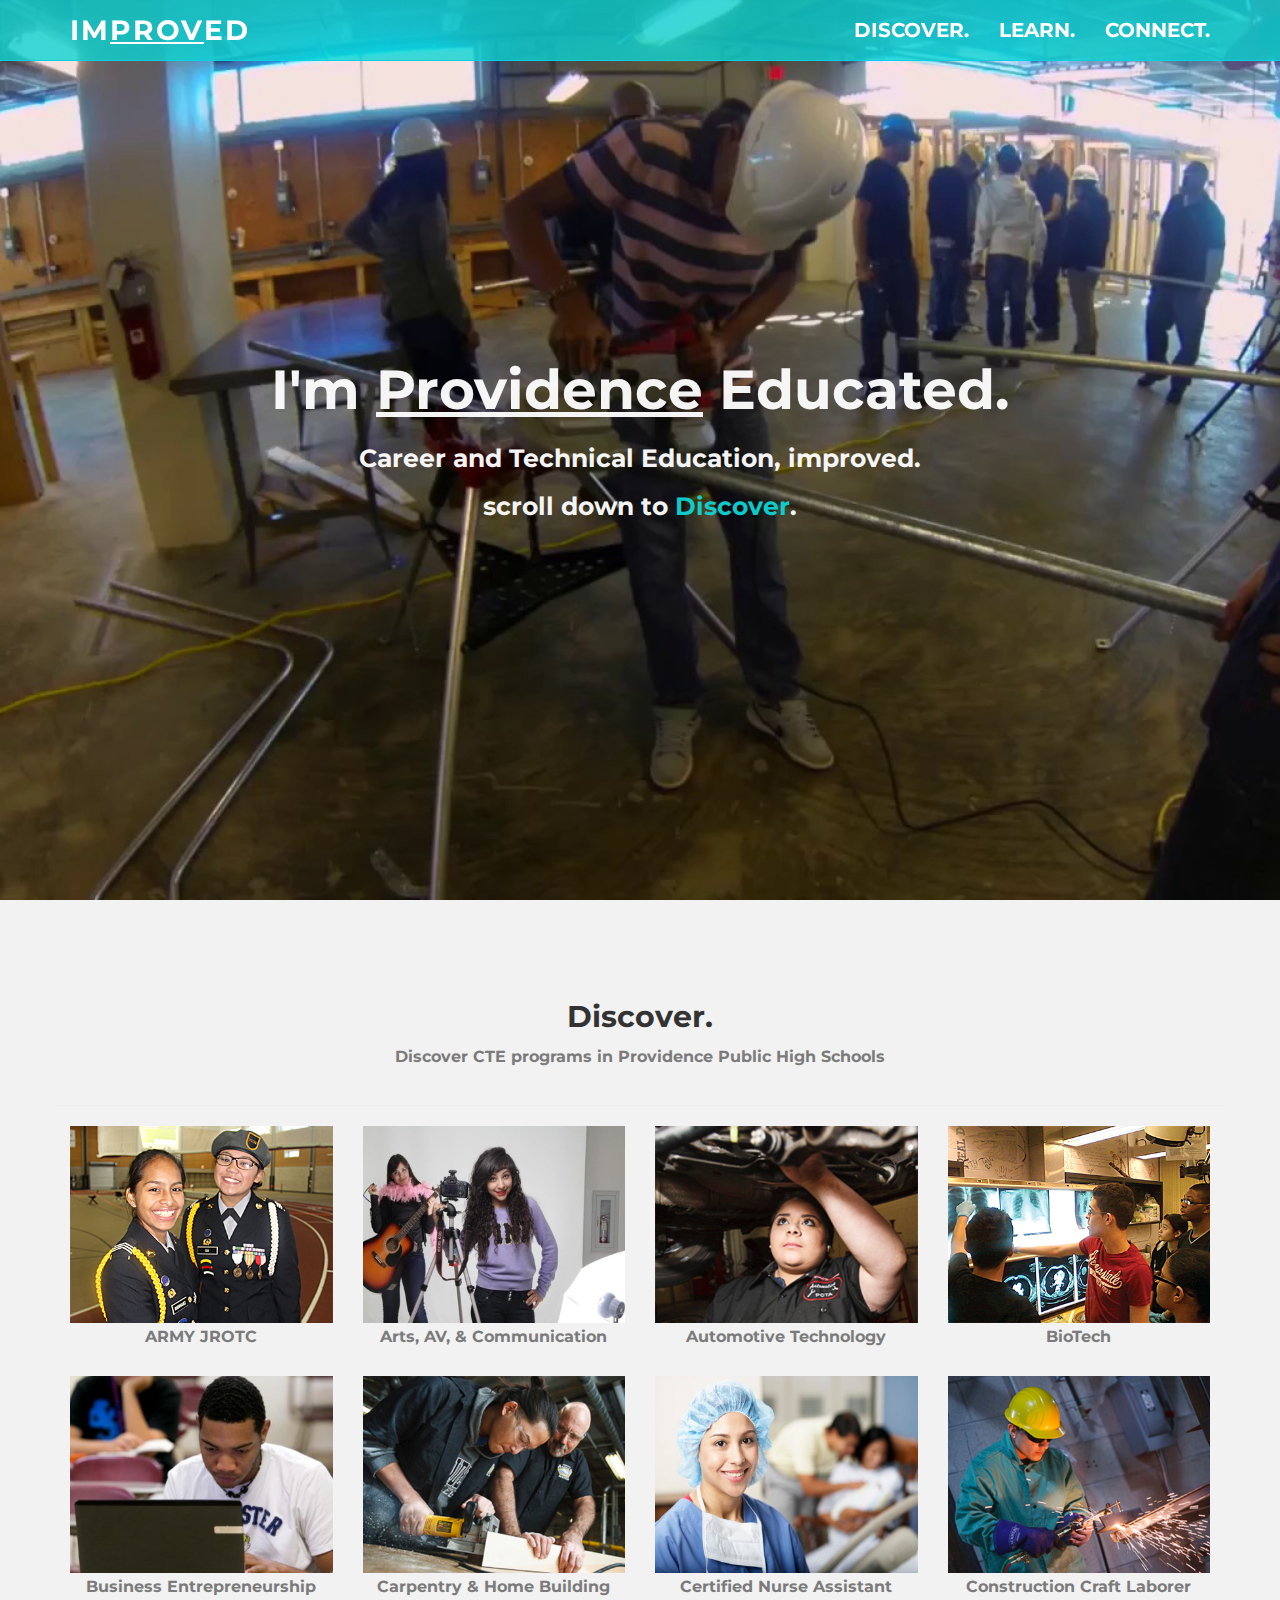
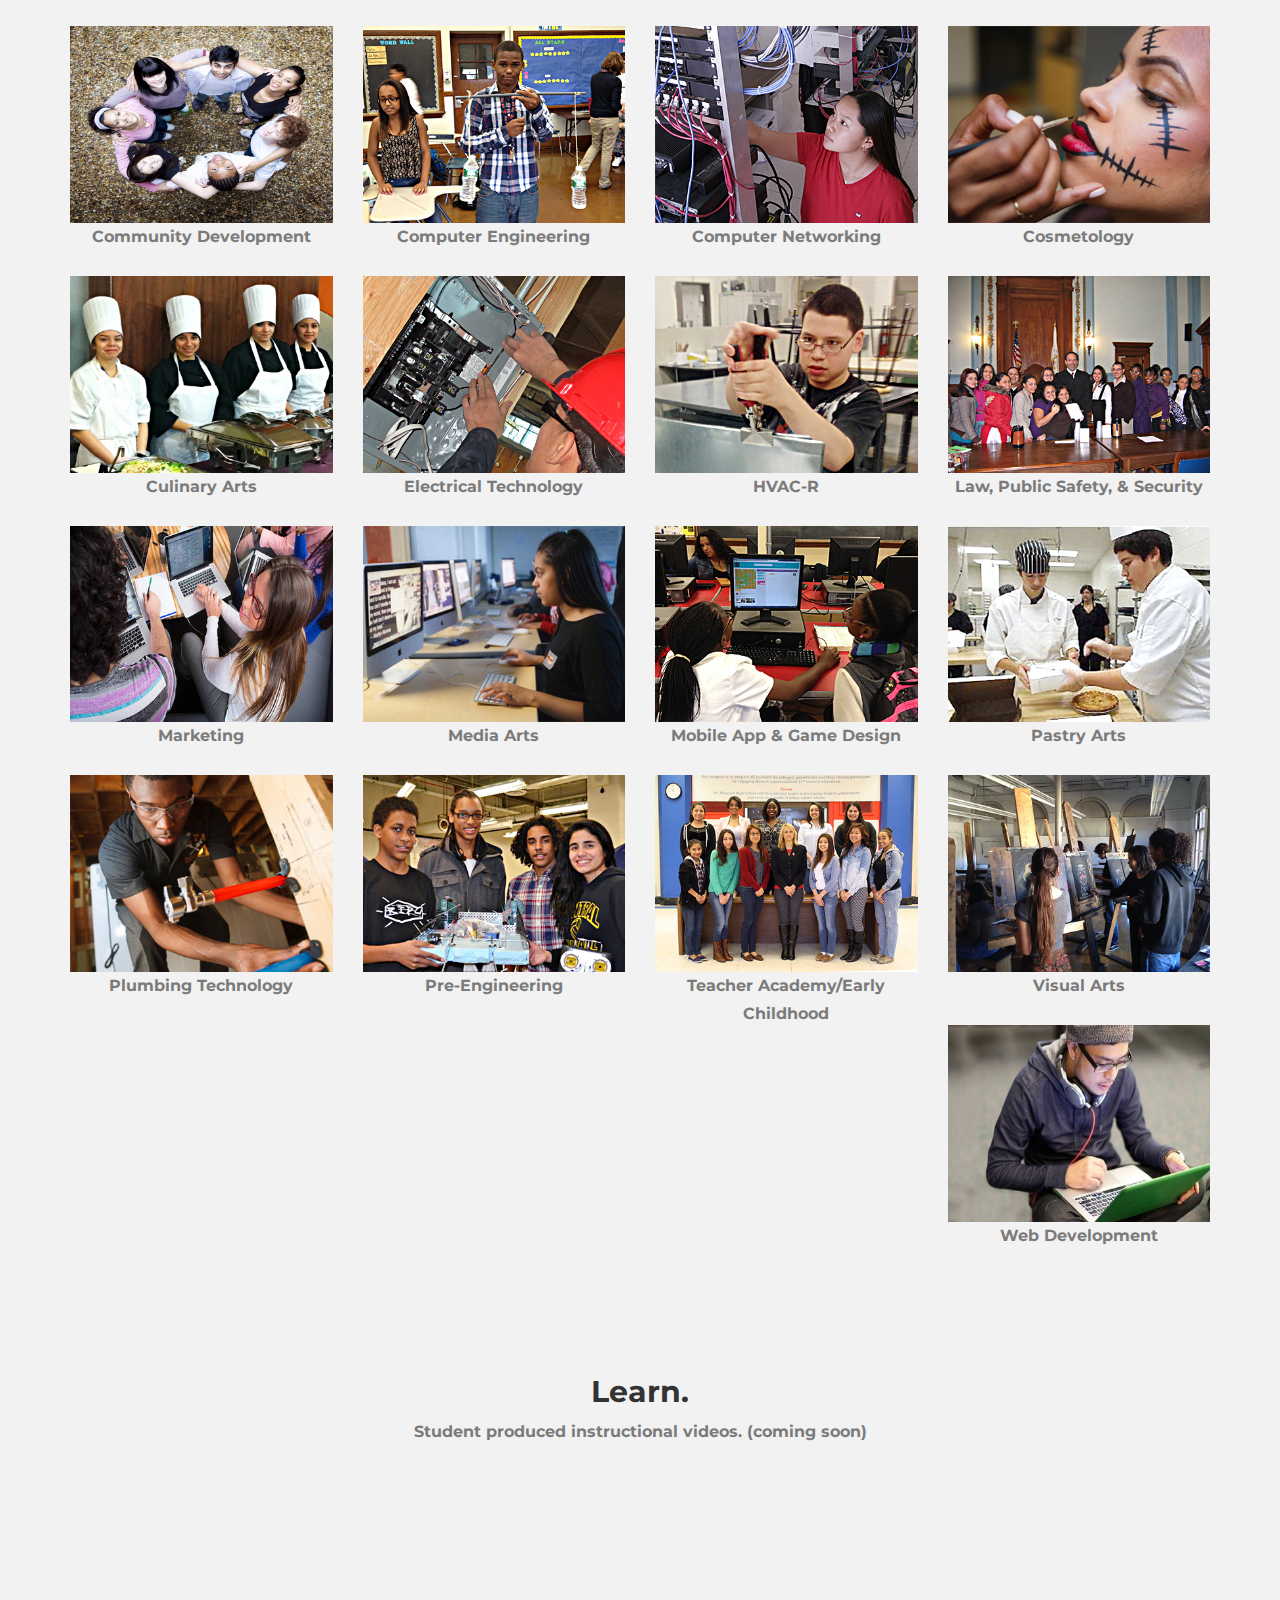
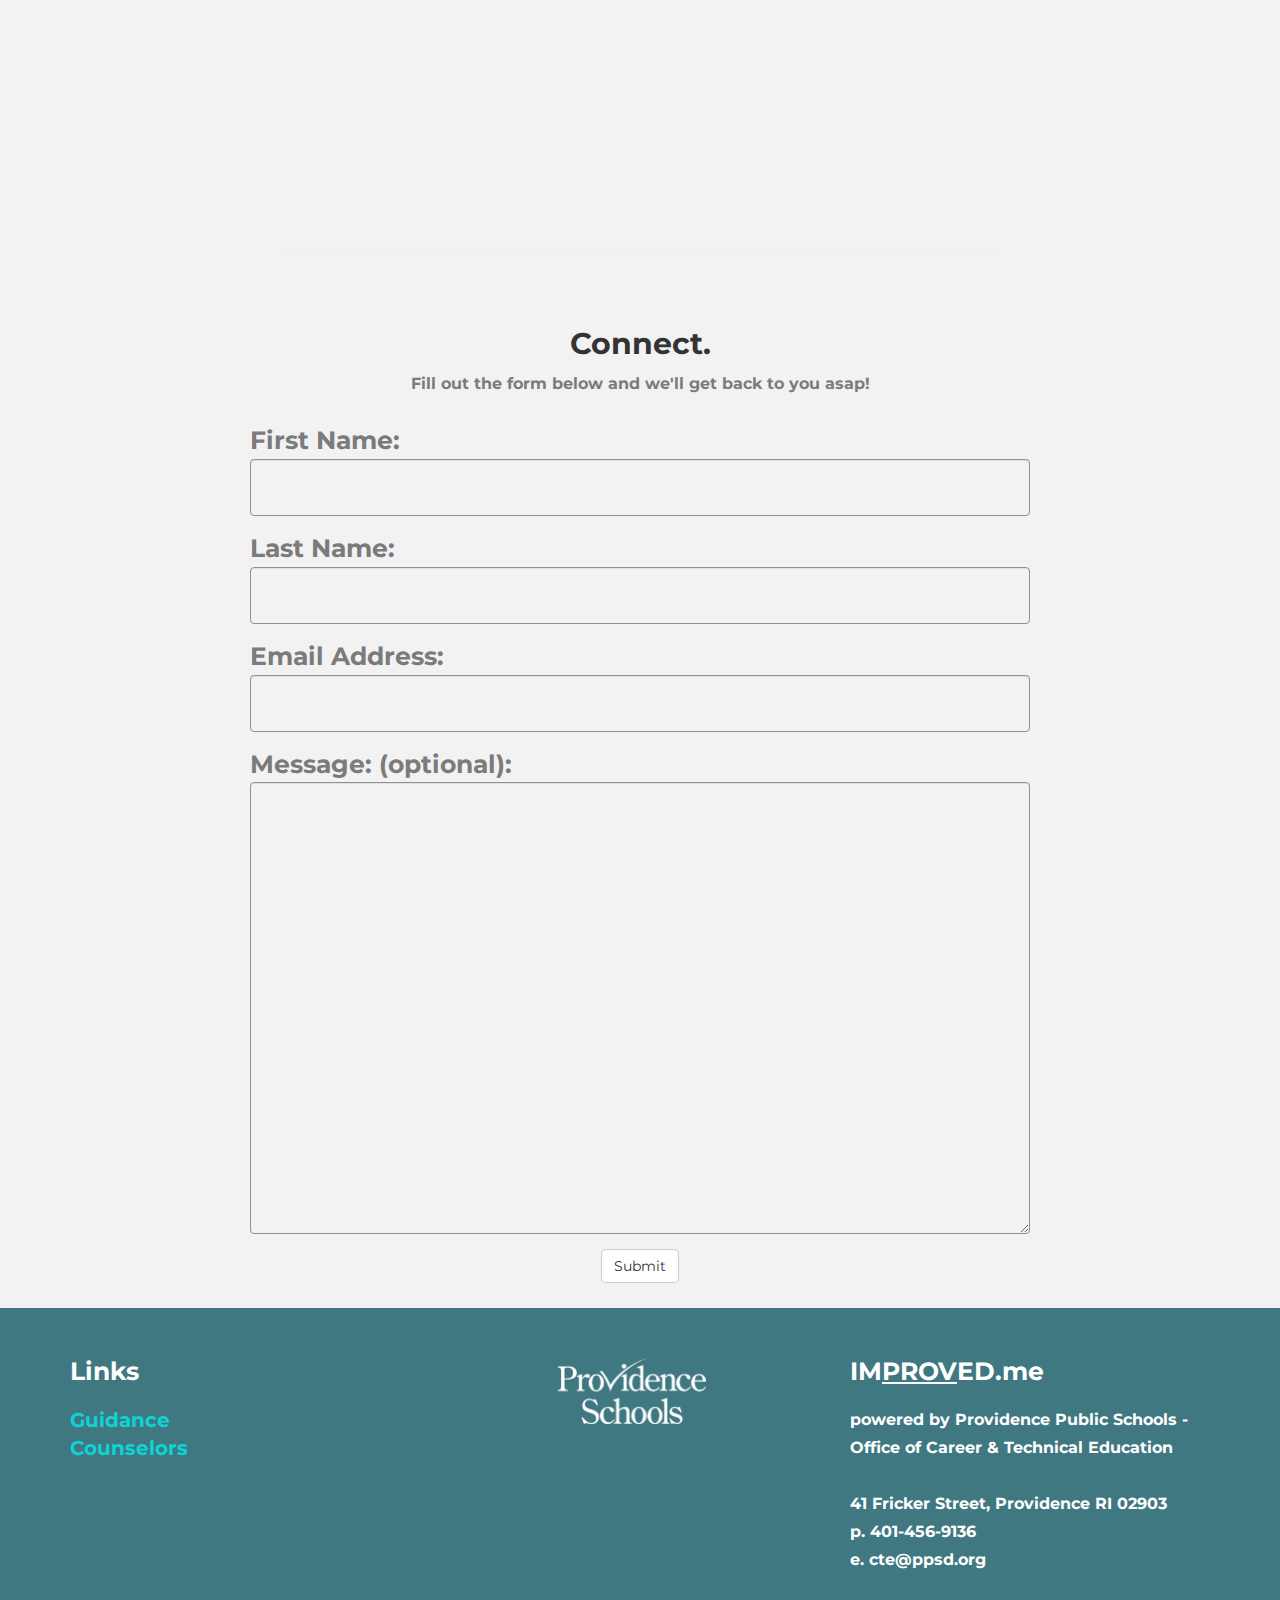
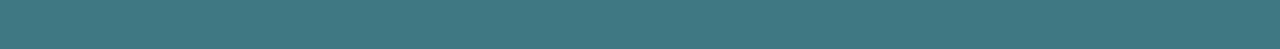
==== index.html @ 1a3d3b38 "Removed the Wistia overlay from index.html" ====
<!DOCTYPE html>
<html lang="en">
  <head>
    <meta charset="utf-8">
    <meta http-equiv="X-UA-Compatible" content="IE=edge">
    <meta name="viewport" content="width=device-width, initial-scale=1.0">
    <meta name="description" content="">
    <meta name="author" content="">
    <link rel="shortcut icon" href="../../docs-assets/ico/favicon.png">

    <title>IMPROVED</title>

    <!-- Bootstrap core CSS -->
    <link href="assets/css/bootstrap.css" rel="stylesheet">
      

    <!-- Custom styles for this template -->
    <link  rel="stylesheet" href="assets/css/main.css">
      
       <!--Wistia CSS -->
      <link rel="stylesheet" href="assets/css/application.css">

     <script src="https://code.jquery.com/jquery-1.10.2.min.js"></script> 
    <script src="assets/js/hover.zoom.js"></script>
    <script src="assets/js/hover.zoom.conf.js"></script>
      
      <!-- Heap-->
        <script type="text/javascript">
  window.heap=window.heap||[],heap.load=function(t,e){window.heap.appid=t,window.heap.config=e;var a=document.createElement("script");a.type="text/javascript",a.async=!0,a.src=("https:"===document.location.protocol?"https:":"http:")+"//cdn.heapanalytics.com/js/heap-"+t+".js";var n=document.getElementsByTagName("script")[0];n.parentNode.insertBefore(a,n);for(var o=function(t){return function(){heap.push([t].concat(Array.prototype.slice.call(arguments,0)))}},p=["clearEventProperties","identify","setEventProperties","track","unsetEventProperty"],c=0;c<p.length;c++)heap[p[c]]=o(p[c])};
  heap.load("4148019891");
</script>   
      
      
      <!--GOOGLE Translate-->
      
      <meta name="google-translate-customization" content="575650ee2cf48cfe-a6333d6f68d754ff-g0348cca2abee7531-f"></meta>

    

    <!-- HTML5 shim and Respond.js IE8 support of HTML5 elements and media queries -->
    <!--[if lt IE 9]>
      <script src="https://oss.maxcdn.com/libs/html5shiv/3.7.0/html5shiv.js"></script>
      <script src="https://oss.maxcdn.com/libs/respond.js/1.3.0/respond.min.js"></script>
    <![endif]-->
  </head>

  <body class="hello">

    <!-- Static navbar -->
    <div class="navbar navbar-inverse navbar-fixed-top" role="navigation">
      <div class="container">
        <div class="navbar-header">
          <button type="button" class="navbar-toggle" data-toggle="collapse" data-target=".navbar-collapse">
            <span class="icon-bar"></span>
            <span class="icon-bar"></span>
            <span class="icon-bar"></span>
          </button>
            <a class="navbar-brand" href="index.html" >IM<u>PROV</u>ED</a>
            
        </div>
        <div class="navbar-collapse collapse">
          <ul class="nav navbar-nav navbar-right" id="top-menu">
            <li><a href="#foo">Discover.</a></li>
            <li><a href="#bar">Learn.</a></li>
            <li><a href="#baz">Connect.</a></li>   
          </ul>
        </div><!--/.nav-collapse -->
      </div>
    </div>
                           
                         
      <div id="video_container">
    <div id="text">
      <div id="actions">
         <div class="container">
			<div class="row">
				<div class="col-lg-8 col-lg-offset-2 centered">
                    <h1>I'm <u>Providence</u> Educated.</h1>
					<h3>Career and Technical Education, improved. </h3>
					<h3>scroll down to <a href="#">Discover</a>. </h3>
                    
				
				</div><!-- /col-lg-8 -->
			<!--</div><!-- /row -->
	    </div> <!-- /container -->
     
    </div>
      </div>
    </div>
    <div id="cover_all"></div>
    <div id="main-image"></div>
    <div id="wistia_4x48zyj680" class="wistia_embed backgroundVideo" style="width:920px;height:518px;"></div>
    <div id="ex"><img src="assets/img/ex.svg" width="23" height="23" /></div>
  </div>  
       
       

                                                         

	
	<!-- +++++ Projects Section +++++ -->
	
	<div class="container pt" >
		<div class="row mt centered" id="foo">
            <div class="page-header" id="section-header">
                    <h2>Discover.</h2>
                    <p>Discover CTE programs in Providence Public High Schools</p>
            </div>
             
            
            <!-- ++++++TESTING+++++++++ --> 
            
            
            
            
            
            
            
        
     <!-- ++++++TESTING+++++++++ -->       
            <div class="col-lg-3">
                
                <a class="zoom blue" data-toggle="modal" data-target="#modal-14"><img class="img-responsive" src="assets/img/program_photos/14NOV14%20PCTA%20Drill%20Competition.jpg" alt="ARMY JROTC"></a>

                    <div class="modal fade" id="modal-14" tabindex="-1" role="dialog">
                        <div class="modal-dialog modal-lg">
                            <div class="modal-content">
                                <div class="modal-header">
                                    <h4 class="modal-title">ARMY JROTC @Hope High School</h4>
                                </div>
                                    <div class= "modal-video">
                                      <iframe src="//fast.wistia.net/embed/iframe/0phasj803n?videoFoam=true" allowtransparency="true" frameborder="0" scrolling="no" class="wistia_embed" name="wistia_embed" allowfullscreen mozallowfullscreen webkitallowfullscreen oallowfullscreen msallowfullscreen width="640" height="360"></iframe><script src="//fast.wistia.net/assets/external/iframe-api-v1.js"></script>
                                        </div>
                                  
                                <div class="modal-body">
                                    <br>
                                   <h2 id="are-you-a-leader?">Are you a leader?</h2>
<p><strong>“Motivating young people to be better citizens.”</strong> Students who choose to participate in Army JROTC will receive a four-year, sequential program of instruction that emphasizes academic preparation, citizenship, leadership, character development, service to the community and the scope and nature of the Army. </p><p>Students will develop personal responsibility a sense of accomplishment, while instilling in them self-esteem, teamwork, and self-discipline. These classes prepare high school students for responsible leadership roles while making them aware of their rights, responsibilities, and privileges as American citizens. <em>JROTC does not recruit for the services; we do not teach combat skills.</em></p>
<h2 id="internship-opportunities">Internship Opportunities</h2>
<ul id='draft_check_box_list_0' ><li>Leadership Position </li><li>Shadowing</li></ul>
<h2 id="student-organizations/clubs">Student Organizations/Clubs</h2>
<ul id='draft_check_box_list_1' ><li>Academic Challenge Team</li><li>Fitness Adventure Training (NOT combat skills)</li><li>Cadet Chorus &amp; Drum Corps</li><li>Community Color Guard</li><li><a href="http://www.usarmyjrotc.com/home/xtesting/cocurricular-drill-and-rifle-competitions"target="_blank">Precision Drill and Rifle Team</a> - dummy rifles</li></ul>
<h2 id="earn-upon-completion">Earn Upon Completion</h2>
<ul id='draft_check_box_list_2' ><li>Merit-based promotions to advanced Cadet ranks throughout 4 years; includes awards &amp; uniforms</li><li>Leadership credit if enlisting in the military (optional, not part of program)</li><li>Documented leadership and teamwork experience</li><li>Certificate of Completion JROTC Program upon graduation </li></ul>
<h2 id="post-secondary-options">Post-Secondary Options</h2>

<h4 id="certification-programs">Certification Programs</h4>
<ul id='draft_check_box_list_3' ><li><a href="http://www.goarmy.com/rotc/college-students.html"target="_blank">Senior ROTC</a>– for those interested in becoming an Army Officer following college</li></ul>
<h4 id="community-college-or-proprietary-programs">Community College or Proprietary Programs</h4>
<ul id='draft_check_box_list_4' ><li><a href="http://www.ccri.edu/catalog/pdfs/stuserv.pdf"target="_blank">Community College of Rhode Island</a>
Increased Leadership, Fitness, Planning and Staff Developmental Programs</li></ul>
<h4 id="four-year-colleges-and-universities">Four-Year Colleges and Universities</h4>
<ul id='draft_check_box_list_5' ><li><a href="http://www.providence.edu/academics/Pages/military-science.aspx"target="_blank">Providence College</a></li><li><a href="http://www.ric.edu/rotc/"target="_blank">Rhode Island College</a></li><li><a href="http://web.uri.edu/catalog/military-science-and-leadership-army-rotc/"target="_blank">University of Rhode Island</a></li></ul>
<h2 id="career-options">Career Options</h2>

<h4 id="entry-level">Entry Level</h4>
<ul id='draft_check_box_list_6' ><li><a href="http://www.goarmy.com/careers-and-jobs/enlisted-soldier.html"target="_blank">Military Service-Enlisted</a></li></ul>
<h4 id="after-post-secondary-education">After  Post-Secondary Education</h4>
<ul id='draft_check_box_list_7' ><li><a href="http://www.goarmy.com/careers-and-jobs/army-civilian-careers.html"target="_blank">Military Service-Officer</a>
Career Civilian Service Employee(federal or state) </li><li>Professions such as healthcare, politics, government, engineering, teaching, law, and emergency management. </li></ul>
                                </div>

                                <div class="modal-footer">
                                    <a href="#" class= "btn btn-default" data-dismiss="modal">close</a>
                                </div>
                            </div>
                        </div>
                    </div>
                <p>ARMY JROTC</p>    
            </div>
                
                
                <div class="col-lg-3">
                
                <a class="zoom blue" data-toggle="modal" data-target="#modal-25"><img class="img-responsive" src="assets/img/program_photos/rsz_artav-technology-comm-2-2-1000x666.jpg" alt="ARTs AV"> </a>

                    <div class="modal fade" id="modal-25" tabindex="-1" role="dialog">
                        <div class="modal-dialog modal-lg">
                            <div class="modal-content">
                                <div class="modal-header">
                                    <h4 class="modal-title">Arts, Audio/Visual, & Communications @ECubed</h4>
                                </div>
                                <div class= "modal-video">
                                    
            
                                        </div>
                                    <br>
                                
                                  <h2> coming soon...</h2>

                                <div class="modal-footer">
                                    <a href="#" class= "btn btn-default" data-dismiss="modal">close</a>
                                </div>
                            </div>
                        </div>
                    </div>
                <p>Arts, AV, & Communication </p>    
            </div>
                
                
            <div class="col-lg-3">
                
                <a class="zoom blue" data-toggle="modal" data-target="#modal-1"><img class="img-responsive" src="assets/img/program_photos/AUTO%20PCTA.jpg" alt="Automotive"> </a>

                    <div class="modal fade" id="modal-1" tabindex="-1" role="dialog">
                        <div class="modal-dialog modal-lg">
                            <div class="modal-content">
                                <div class="modal-header">
                                    <h4 class="modal-title">Automotive Technology @PCTA</h4>
                                </div>
                                <div class= "modal-video">
                                      <iframe src="//fast.wistia.net/embed/iframe/7rci7oo3rx?videoFoam=true" allowtransparency="true" frameborder="0" scrolling="no" class="wistia_embed" name="wistia_embed" allowfullscreen mozallowfullscreen webkitallowfullscreen oallowfullscreen msallowfullscreen width="640" height="360"></iframe><script src="//fast.wistia.net/assets/external/iframe-api-v1.js"></script>
                                        </div>
 
                                <div class="modal-body">
                                    <div class= "modal-video">
            
                                        </div>
                                    <br>
                                    <h2 id="ever-wonder-what-skills-a-lexus-or-mercedes-benz-technician-needs?">Ever wonder what skills a Lexus or Mercedes Benz technician needs?</h2>
<p>Students who choose a high school major in Automotive Technology will learn the skills necessary for AUTOMOTIVE SERVICE TECHNICIAN and will earn STUDENT AUTOMOTIVE SERVICE EXCELLENCE CERTIFICATIONS in: Engine Repair Systems, Transmission Repair Systems, Braking Systems, Alignment Systems, Refrigeration Systems, and Electrical Systems. Practical application of learning occurs in real-world situations in a real automotive lab.</p>
<h2 id="work-readiness-opportunities">Work Readiness Opportunities</h2>
<ul id='draft_check_box_list_0' ><li>Work Place Internships</li><li>Job Shadowing</li><li>School-Based Enterprise</li><li>Service Learning</li></ul>
<h2 id="student-organizations/clubs">Student Organizations/Clubs</h2>
<ul id='draft_check_box_list_1' ><li><a href="http://www.skillsusa.org/"target="_blank">Skills USA</a></li></ul>
<h2 id="earn-upon-completion">Earn Upon Completion</h2>
<ul id='draft_check_box_list_3' ><li>College Credits</p>
<ul id='draft_check_box_list_2' ><li>Central Maine Community College</li><li>New England Tech</li></ul>
</li><li><a href="http://www.osha.gov/dte/index.html"target="_blank">OSHA</a> &amp; <a href="http://www.sp2.org/site/"target="_blank">SP2</a> Safety Certification</li><li><a href="http://https://www.ase.com/Landing-Pages/Students-Teachers/ASE-Student-Certification.aspxMACS"target="_blank">Automotive Service Excellence Certifications</a></li><li><a href="http://epatest.com/609/CAIS"target="_blank">Refrigerant Certification 609</a></li><li><a href="http://www.alldata.com/"target="_blank">All Data Service Certification</a></li><li>Valvoline Oil Certification</li></ul>
<h2 id="post-secondary-options">Post-Secondary Options</h2>

<h4 id="certification-programs">Certification Programs</h4>
<ul id='draft_check_box_list_4' ><li><a href="http://https://www.ase.com/Tests/ASE-Certification-Tests.aspx"target="_blank">Automotive Service Excellence (ASE)</a></li></ul>
<h4 id="community-college-or-proprietary-programs">Community College or Proprietary Programs</h4>
<ul id='draft_check_box_list_5' ><li>Central Maine Community College</li><li>New England Tech</li><li>Universal Tech</li><li>MTTI</li><li>Lincoln Tech</li></ul>
<h4 id="four-year-colleges-and-universities">Four-Year Colleges and Universities</h4>
<ul id='draft_check_box_list_6' ><li><a href="http://www.ric.edu/"target="_blank">Rhode Island College</a></li><li><a href="http://ww2.uri.edu/"target="_blank">University of Rhode Island</a></li><li><a href="http://www.neit.edu/Programs/Bachelors-Degree-Programs/Business-Management"target="_blank">Business Management B.S.</a></li></ul>
<h2 id="career-options">Career Options</h2>

<h4 id="entry-level">Entry Level</h4>
<ul id='draft_check_box_list_7' ><li>Rapid Service Technician</li><li><a href="http://www.onetonline.org/link/summary/49-3022.00"target="_blank">Automotive Glass Installer</a></li><li><a href="http://www.onetonline.org/link/summary/49-3021.00"target="_blank">Automotive Body Repairer</a></li><li>Tire &amp; Wheel Specialists</li></ul>
<h4 id="after-post-secondary-education">After  Post-Secondary Education</h4>
<ul id='draft_check_box_list_8' ><li><a href="http://www.onetonline.org/find/match/3/49-3023.00?s=automotive"target="_blank">Automotive Service Technician</a></li><li><a href="http://www.onetonline.org/link/summary/49-3023.02">Automotive Specialty Technicians</a></li><li><a href="http://www.onetonline.org/link/summary/49-9041.00"target="_blank">Industrial Equipment Mechanic</a></li><li><a href="http://www.onetonline.org/link/summary/17-3021.00"target="_blank">Aerospace Engineering &amp; Operations Technician</a></li><li><a href="http://www.onetonline.org/link/summary/49-3011.00"target="_blank">Aircraft Mechanic &amp; Service Technician</a></li><li><a href="http://www.onetonline.org/link/summary/49-3023.01"target="_blank">Automotive Master Mechanic</a></li><li><a href="http://www.onetonline.org/link/summary/17-3027.01"target="_blank">Automotive Engineering Technician</a></li><li><a href="http://www.onetonline.org/link/summary/49-3031.00Diesel"target="_blank">Bus &amp; Truck Mechanics &amp;  Diesel Engine Specialists</a></li><li>Service Manager</li><li>Luxury Car Technician</li><li><a href="http://www.onetonline.org/find/career?c=16&amp;g=Go"target="_blank">Additional Occupations</a></li></ul>
                                </div>

                                <div class="modal-footer">
                                    <a href="#" class= "btn btn-default" data-dismiss="modal">close</a>
                                </div>
                            </div>
                        </div>
                    </div>
                <p>Automotive Technology</p>    
            </div>
        
                <div class="col-lg-3">
                
                <a class="zoom blue" data-toggle="modal" data-target="#modal-2"><img class="img-responsive" src="assets/img/program_photos/BIOMED%20JSEC.jpg" alt="BioTech"> </a>

                    <div class="modal fade" id="modal-2" tabindex="-1" role="dialog">
                        <div class="modal-dialog modal-lg">
                            <div class="modal-content">
                                <div class="modal-header">
                                    <h4 class="modal-title">BioTech @Sanchez</h4>
                                </div>
                                
 
                                <div class="modal-body">
                                    <div class="modal-image">
                                    <img class="img-responsive" src="assets/img/program_photos/BIOMED%20JSEC.jpg" alt="BioTech"></img></div> <br>
                                    <h2 id="do-you-like-science-and-solving-problems?">Do you like science and solving problems?</h2>
<p>Students who choose a high school major in Health Careers and Biotechnology will learn about the medical industry, and specialize study in bioinformatics, genetics and disease; develop solutions to real world issues; and learn lab techniques common to college lab sciences and industry. </p><p>Biotechnology and its applications focus on how the modification of living organisms can be used to solve the world’s crises--food shortages and malnutrition, discovering new cures for myriad diseases, and increasing natural resources.</p>
<h2 id="work-readiness-opportunities">Work Readiness Opportunities</h2>
<ul id='draft_check_box_list_0' ><li>Work Place Internships</li><li>Job Shadowing</li><li>School-Based Enterprise</li><li>Service Learning</li><li>Multiple Workshops off-site</li></ul>
<h2 id="student-organizations/clubs">Student Organizations/Clubs</h2>
<ul id='draft_check_box_list_1' ><li><a href="http://www.skillsusa.org/"target="_blank">Skills USA</a></li><li><a href="http://https://www.juniorachievement.org/web/ja-usa/home"target="_blank">Junior Achievement</a></li><li><a href="http://www.mypasa.org"target="_blank">PASA</a> and <a href="http://elo.hubprov.com/"target="_blank">ELO&#39;s</a></li><li>Principal Leadership Program</li><li>Urban debate League</li></ul>
<h2 id="earn-upon-completion">Earn Upon Completion</h2>
<ul id='draft_check_box_list_2' ><li>Up to 9 credits in Science College Credit / BIO 190:Issues in Biotechnology at <a href="http://www.uri.edu/"target="_blank">University of Rhode Island</a></li><li><a href="http://https://www.osha.gov/dte/index.html"target="_blank">OSHA</a>, <a href="http://www.redcross.org/take-a-class/program-highlights/cpr-first-aid"target="_blank">First Aid</a>, CPR and AED Certification</li><li><a href="http://https://www.juniorachievement.org/web/ja-usa/ja-programs?p_p_id=56_INSTANCE_abcd&amp;p_p_lifecycle=0&amp;p_p_state=maximized&amp;p_p_mode=view&amp;p_p_col_id=ja-column-1&amp;p_p_col_count=2&amp;_56_INSTANCE_abcd_groupId=14516&amp;_56_INSTANCE_abcd_articleId=55620"target="_blank">Junior Achievement</a>:  Success Skills in the Workplace</li></ul>
<h2 id="post-secondary-options">Post-Secondary Options</h2>

<h4 id="certification-programs">Certification Programs</h4>
<ul id='draft_check_box_list_3' ><li><a href="http://www.ccri.edu/catalog/pdfs/biotech-ps.pdf" target="_blank">Biotechnology Certificate</a></li><li><a href="http://www.ccri.edu/dean-hrs/MRIC.pdf"target="_blank">Magnetic Resonance Imaging Certificate</a></li><li><a href="http://www.ccri.edu/dental/DAProgram.html"target="_blank">Dental Assisting Certification</a></li><li><a href="http://www.ccri.edu/alliedhealth/phlebotomy/"target="_blank">Phlebotomy Certificate</a></li></ul>
<h4 id="community-college-or-proprietary-programs"target="_blank">Community College or Proprietary Programs</h4>
<ul id='draft_check_box_list_4' ><li><a href="http://www.ccri.edu/"target="_blank">Community College of Rhode Island</a></li><li><a href="http://www.lincolnedu.com/campus/lincoln-ri"target="_blank">Lincoln Technical Institute</a></li></ul>
<h4 id="four-year-colleges-and-universities"target="_blank">Four-Year Colleges and Universities</h4>
<ul id='draft_check_box_list_7' ><li><a href="http://www.ric.edu/"target="_blank">Rhode Island College</a></p>

<ul id='draft_check_box_list_5' ><li><a href="http://www.ric.edu/biology/"target="_blank">Biology B.S.</a></li></ul>
</li><li><a href="http://ww2.uri.edu/"target="_blank">University of Rhode Island</a></p>

<ul id='draft_check_box_list_6' ><li><a href="http://egr.uri.edu/ele/undergrad/"target="_blank">Biomedical Engineering B.S.</a></li><li><a href="http://www.ric.edu/physicalSciences/index.phpMedical%20Technologist"target="_blank">Chemistry B.S.</a></li><li><a href="http://web.uri.edu/nursing"target="_blank">Nursing B.S.</a></li></ul>
</li></ul>
<h2 id="career-options"target="_blank">Career Options</h2>

<h4 id="entry-level">Entry Level</h4>
<ul id='draft_check_box_list_8' ><li><a href="http://www.onetonline.org/link/summary/31-1014.00"target="_blank">C.N.A.</a></li><li><a href="http://www.onetonline.org/link/summary/19-4021.00"target="_blank">Entry Level Bio-Tech Positions</a></li><li><a href="http://www.onetonline.org/link/summary/43-3021.00"target="_blank">Medical Billing and Coding/Office</a></li><li><a href="http://www.onetonline.org/link/summary/29-2012.00"target="_blank">Medical and Clinical Laboratory Technicians</a></li><li><a href="http://www.onetonline.org/link/summary/31-9011.00"target="_blank">Massage Therapist</a></li><li><a href="http://www.onetonline.org/link/summary/31-9092.00"target="_blank">Medical Assistant</a></li><li><a href="http://www.onetonline.org/link/summary/29-2052.00"target="_blank">Pharmacy Technician</a></li><li><a href="http://www.onetonline.org/link/summary/31-2021.00"target="_blank">Physical Therapy Assistant</a></li></ul>
<h4 id="after-post-secondary-education">After  Post-Secondary Education</h4>
<ul id='draft_check_box_list_9' ><li><a href="http://www.onetonline.org/link/summary/29-1061.00"target="_blank">Anesthesiologist</a></li><li><a href="http://www.onetonline.org/link/summary/17-2031.00"target="_blank">Biomedical Engineer</a></li><li><a href="http://www.onetonline.org/link/summary/29-2031.00"target="_blank">Cardiovascular Technologist</a></li><li><a href="http://www.onetonline.org/link/summary/29-2011.01"target="_blank">Cytogenetic Technologists</a></li><li><a href="http://www.onetonline.org/link/summary/29-2021.00"target="_blank">Dental Hygienist</a></li><li><a href="http://www.onetonline.org/link/summary/29-2032.00"target="_blank">Diagnostic Medical Sonographers</a></li><li><a href="http://www.onetonline.org/link/summary/29-2011.03"target="_blank">Histotechnologists</a></li><li><a href="http://www.onetonline.org/link/summary/31-2011.00"target="_blank">Occupational Therapy Assistants</a></li><li><a href="http://www.onetonline.org/link/summary/29-1069.07"target="_blank">Pathologist</a></li><li><a href="http://www.onetonline.org/link/summary/29-1071.00"target="_blank">Physician Assistant</a></li><li><a href="http://www.onetonline.org/link/summary/29-1051.00"target="_blank">Pharmacist</a></li><li><a href="http://www.onetonline.org/link/summary/29-1124.00"target="_blank">Radiation Therapist</a></li><li><a href="http://www.onetonline.org/link/summary/29-1069.10"target="_blank">Radiologist</a></li><li><a href="http://www.onetonline.org/link/summary/29-1141.00"target="_blank">Registered Nurse</a></li><li><a href="http://www.onetonline.org/link/summary/29-2055.00"target="_blank">Surgical Technologist</a></li><li><a href="http://www.onetonline.org/link/summary/29-2056.00"target="_blank">Veterinary Technologists</a></li></ul>

                                <div class="modal-footer">
                                    <a href="#" class= "btn btn-default" data-dismiss="modal">close</a>
                                </div>
                            </div>
                        </div>
                    </div>
                </div> 
        <p>BioTech</p>    
            
        </div>
          
            
             <div class="col-lg-3">
                
                <a class="zoom blue" data-toggle="modal" data-target="#modal-3"><img class="img-responsive" src="assets/img/program_photos/bus.entre.jpg" alt="Business Entrepreneurship" </a>

                    <div class="modal fade" id="modal-3" tabindex="-1" role="dialog">
                        <div class="modal-dialog modal-lg">
                            <div class="modal-content">
                                <div class="modal-header">
                                    <h4 class="modal-title">Business Entrepreneurship @Central</h4>
                                </div>
 
                                <div class="modal-body">
                                  <div class="modal-image">
                                    <img class="img-responsive" src="assets/img/program_photos/bus.entre.jpg" alt="Business Entrepreneurship"></img></div> <br>
                                    
<h2 id="want-to-start-your-own-business?">Want to start your own business?</h2>
<p>Students who choose a high school major in Entrepreneurship learn the process of planning a business. Students choose a business idea and work individually and in a group to plan that business. By the end of the year the students have a complete business plan that can be taken to a bank in order to obtain a loan.  </p><p>Typing, speaking, writing, and other professional skills are incorporated into all business activities. Students can be found working in the store and behind the scenes, reading newspapers, doing presentations, conducting business meetings, working on the computer, or collaborating with their classmates.</p>
<h2 id="internship-opportunities">Internship Opportunities</h2>
<ul id='draft_check_box_list_0' ><li>Academy Internship</li><li>Job Shadowing</li><li>School-Based Enterprise</li><li>Service Learning</li><li>Concurrent College Enrollment</li></ul>
<h2 id="student-organizations">Student Organizations</h2>
<ul id='draft_check_box_list_1' ><li><a href="http://www.skillsusa.org/"target="_blank">Skills USA</a></li></ul>
<h2 id="earn-upon-completion">Earn Upon Completion</h2>
<ul id='draft_check_box_list_2' ><li><a href="http://www.microsoft.com/learning/en-us/mos-certification.aspx"target="_blank">Microsoft Office Certification</a></li></ul>
<h2 id="post-secondary-options">Post-Secondary Options</h2>

<h4 id="certification-programs">Certification Programs</h4>
<ul id='draft_check_box_list_3' ><li><a href="http://businesscertifications.org/"target="_blank">Certifications</a></li></ul>
<h4 id="community-college-or-proprietary-programs">Community College or Proprietary Programs</h4>
<ul id='draft_check_box_list_4' ><li><a href="http://www.ccri.edu/businessadmin/"target="_blank">Community College of Rhode Island--Associate Degree Business Administration</a></li></ul>
<h4 id="four-year-college-and-university-programs">Four-Year College and University Programs</h4>
<ul id='draft_check_box_list_5' ><li><a href="http://www.bryant.edu/academics/colleges/college-of-business/"target="_blank">Bryant University--B.S. Business</a></li><li><a href="http://www.jwu.edu/college.aspx?id=19738"target="_blank">Johnson &amp; Wales University--B.S. Business</a></li><li><a href="http://www.neit.edu/Programs/Bachelors-Degree-Programs/Business-Management"target="_blank">New England Institute of Technology--B.S. Business Management</a></li><li><a href="http://www.providence.edu/business/Pages/default.aspx"target="_blank">Providence College--B.S. Business</a></li><li><a href="http://www.ric.edu/managementMarketing/index.php"target="_blank">Rhode Island College--B.S. Business Management</a></li><li><a href="http://www.rwu.edu/academics/schools-colleges"target="_blank">Roger Williams University--B.S. Business</a></li><li><a href="http://www.salve.edu/undergraduate/business-studies-and-economics"target="_blank">Salve Regina University--B.S. Business Studies &amp; Economics</a></li><li><a href="http://web.uri.edu/business/undergraduate-programs/"target="_blank">University of Rhode Island--B.S. Business Management</a></li></ul>
<h2 id="career-options">Career Options</h2>

<h4 id="entry-level">Entry Level</h4>
<ul id='draft_check_box_list_6' ><li><a href="http://en.wikipedia.org/wiki/Startup_company"target="_blank">Startup Founder</a></li><li><a href="http://www.onetonline.org/link/summary/43-3021.00"target="_blank">Billing &amp; Posting Clerk</a></li><li><a href="http://www.onetonline.org/link/summary/43-9061.00"target="_blank">Office Clerk</a></li><li><a href="http://www.onetonline.org/link/summary/43-4171.00"target="_blank">Receptionist</a></li><li><a href="http://www.onetonline.org/link/summary/43-5071.00"target="_blank">Shipping, Receiving &amp; Traffic Clerk</a></li><li><a href="http://www.onetonline.org/link/summary/43-3021.01"target="_blank">Statement Clerk</a></li></ul>
<h4 id="after-post-secondary-education">After Post-Secondary Education</h4>
<ul id='draft_check_box_list_7' ><li><a href="http://www.onetonline.org/link/summary/13-2011.01"target="_blank">Accountant</a></li><li><a href="http://www.onetonline.org/link/summary/11-9199.02"target="_blank">Compliance Manager</a></li><li><a href="http://www.onetonline.org/link/summary/43-6011.00"target="_blank">Executive Secretary &amp; Administrative Assistant</a></li><li><a href="http://www.onetonline.org/link/summary/13-1071.00"target="_blank">Human Resource Specialist</a></li><li><a href="http://www.onetonline.org/link/summary/11-2021.00"target="_blank">Marketing Manager</a></li><li><a href="http://www.onetonline.org/find/career?c=4&amp;g=Go"target="_blank">Additional Occupations</a></li></ul>

                                <div class="modal-footer">
                                    <a href="#" class= "btn btn-default" data-dismiss="modal">close</a>
                                </div>
                            </div>
                        </div>
                    </div>
                </div>
            <p>Business Entrepreneurship</p>    
            
        </div>
                 
                
             <div class="col-lg-3">
                
                <a class="zoom blue" data-toggle="modal" data-target="#modal-4"><img class="img-responsive" src="assets/img/program_photos/CARPENTRY%202.jpg" alt="Carpentry"> </a>

                    <div class="modal fade" id="modal-4" tabindex="-1" role="dialog">
                        <div class="modal-dialog modal-lg">
                            <div class="modal-content">
                                <div class="modal-header">
                                    <h4 class="modal-title">Carpentry & Home Building @PCTA</h4>
                                </div>
 
                                <div class="modal-body">
                                    <div class="modal-image">
                                    <img class="img-responsive" src="assets/img/program_photos/CARPENTRY%202.jpg" alt="Carpentry"></img></div> <br>
                                    <h2 id="want-to-design-&amp;-build-your-own-home?">Want to design &amp; build your own home?</h2>
<p>Students who choose a high school major in Construction Technology will learn how to design and build high performing energy efficient homes and commercial buildings. 
Skills include personal and workplace safety, use of hand and power hand tools and equipment, carpentry, Green building awareness, 3D modeling and blueprint reading, interior and exterior finish, project estimating, and job site safety procedures.</p>
<h2 id="internship-opportunities">Internship Opportunities</h2>
<ul id='draft_check_box_list_0' ><li>Academy Internship</li><li>Job Shadowing</li><li>School-Based Enterprise</li><li>Service Learning</li></ul>
<h2 id="student-organizations/clubs">Student Organizations/Clubs</h2>
<ul id='draft_check_box_list_1' ><li><a href="http://www.skillsusa.org/"target="_blank">Skills USA</a></li></ul>
<h2 id="earn-upon-completion">Earn Upon Completion</h2>
<ul id='draft_check_box_list_3' ><li>College Credit</p>

<ul id='draft_check_box_list_2' ><li><a href="http://www.neit.edu/"target="_blank">New England Institute of Technology</a></li></ul>
</li><li>NCCER (3)</li><li><a href="http://www.neit.edu/"target="_blank">NCCER Core and Level 1 &amp; 2 Certifications</a></li><li><a href="http://https://www.osha.gov/dte/index.html"target="_blank">OSHA 10 Certification</a></li><li><a href="http://www.sp2.org/site/"target="_blank">SP2 Certification</a></li><li>Documented workplace experience</li></ul>
<h2 id="post-secondary-options">Post-Secondary Options</h2>

<h4 id="certification-programs">Certification Programs</h4>
<ul id='draft_check_box_list_4' ><li><a href="http://www.nccer.org/carpentry?pID=105"target="_blank">NCCER certifications</a></li><li><a href="http://www.mtti.edu/Programs/BuildingPropertyTradesTechnician/tabid/193/Default.aspx"target="_blank">MTTI</a></li></ul>
<h4 id="community-college-or-proprietary-programs">Community College or Proprietary Programs</h4>
<ul id='draft_check_box_list_6' ><li><a href="http://www.neit.edu/Programs/Associate-Degree-Programs/Building-Technologies/Building-Construction-Cabinetmaking"target="_blank">New England Tech—Associate Degree</a></p>

<ul id='draft_check_box_list_5' ><li>Building Construction and Cabinetmaking</li><li>Building Construction and Design</li></ul>
</li><li><a href="http://https://ribuilders.org/members/apprenticeship-program/"target="_blank">Apprentice Programs</a></li></ul>
<h4 id="four-year-colleges-and-universities">Four-Year Colleges and Universities</h4>
<ul id='draft_check_box_list_7' ><li><a href="http://www.neit.edu/Programs/Bachelors-Degree-Programs/Architectural-Building-Engineering"target="_blank">New England Institute of Technology</a>
—B.S. Architectural Building Engineering Technology</li></ul>
<h2 id="career-options">Career Options</h2>

<h4 id="entry-level">Entry Level</h4>
<ul id='draft_check_box_list_8' ><li><a href="http://www.onetonline.org/link/summary/47-3012.00"target="_blank">Carpenter Helper</a></li><li><a href="http://www.onetonline.org/link/summary/47-3019.00"target="_blank">Construction Helper</a></li><li>Apprentice</li></ul>
<h4 id="after-post-secondary-education">After  Post-Secondary Education</h4>
<ul id='draft_check_box_list_9' ><li><a href="http://www.onetonline.org/link/summary/17-3011.01"target="_blank">Architectural Drafter</a></li><li><a href="http://www.onetonline.org/link/summary/11-9041.00"target="_blank">Architectural Manager</a></li><li><a href="http://www.onetonline.org/link/summary/47-2031.00"target="_blank">Carpenter</a></li><li><a href="http://www.onetonline.org/link/summary/47-4011.00"target="_blank">Construction &amp; Building Inspectors</a></li><li><a href="http://www.onetonline.org/link/summary/47-2031.01"target="_blank">Construction Carpenter</a></li><li><a href="http://www.onetonline.org/link/summary/11-9021.00"target="_blank">Construction Manager</a></li><li><a href="http://www.onetonline.org/find/career?c=2&amp;g=Go"target="_blank">Additional Occupations</a></li></ul>
                                </div>

                                <div class="modal-footer">
                                    <a href="#" class= "btn btn-default" data-dismiss="modal">close</a>
                                </div>
                            </div>
                        </div>
                    </div>
                <p>Carpentry & Home Building</p>    
            
                </div>
            
             <div class="col-lg-3">
                
                <a class="zoom blue" data-toggle="modal" data-target="#modal-5"><img class="img-responsive" src="assets/img/program_photos/rsz_1online-nursing-degrees.jpg" alt="nurse"> </a>

                    <div class="modal fade" id="modal-5" tabindex="-1" role="dialog">
                        <div class="modal-dialog modal-lg">
                            <div class="modal-content">
                                <div class="modal-header">
                                    <h4 class="modal-title">Certified Nurse Assistant @ACE</h4>
                                </div>
 
                                <div class="modal-body">
                                    <div class="modal-image">
                                    <img class="img-responsive" src="assets/img/program_photos/rsz_1online-nursing-degrees.jpg" alt="Nurse"></img></div> <br>
                                    <h2 id="do-you-like-helping-others?">Do you like helping others?</h2>
<p>Students who choose this major in high school will learn emergency and direct patient care. Through laboratory and hands-on clinical instruction, students who complete the program are eligible to take the Certified Nurse Assistant Exam.</p>
<h2 id="work-readiness-opportunities">Work Readiness Opportunities</h2>
<ul id='draft_check_box_list_0' ><li>Academy Internship</li><li>Job Shadowing</li><li>School-Based Enterprise</li><li>Service Learning</li></ul>
<h2 id="student-organizations/clubs">Student Organizations/Clubs</h2>
<ul id='draft_check_box_list_1' ><li><a href="http://https://www.juniorachievement.org/web/ja-usa/home"target="_blank">Junior Achievement</a></li><li><a href="http://www.skillsusa.org/"target="_blank">Skills USA</a></li></ul>
<h2 id="earn-upon-completion">Earn Upon Completion</h2>
<ul id='draft_check_box_list_2' ><li><a href="http://https://www.osha.gov/dte/index.html"target="_blank">OSHA Certification</a></li><li><a href="http://www.nursingprograms.com/nursing-assistant-certificate"target="_blank">Nursing Assistant Certification</a></li><li>College Credit</li></ul>
<h2 id="post-secondary-options">Post-Secondary Options</h2>

<h4 id="certification-programs">Certification Programs</h4>
<ul id='draft_check_box_list_3' ><li><a href="http://www.nursingprograms.com/nursing-assistant-certificate"target="_blank">Nursing Assistant Certification</a></li><li><a href="http://nremt.org/"target="_blank">Emergency Medical Technicians</a></li><li><a href="http://www.neit.edu/Programs/Associate-Degree-Programs/Medical/Physical-Therapist-Assistant"target="_blank">Physical Therapy Assistant</a></li><li><a href="http://www.neit.edu/Programs/Associate-Degree-Programs/Medical/Electronic-Medical-Records"target="_blank">Electronic Medical Records Technology</a></li></ul>
<h4 id="community-college-or-proprietary-programs">Community College or Proprietary Programs</h4>
<ul id='draft_check_box_list_4' ><li>2-year Registered Nurse</li><li><a href="http://www.ccri.edu/nursing/"target="_blank">Community College of Rhode Island</a></li><li><a href="http://www.neit.edu/Programs/Associate-Degree-Programs/Medical/NursingRIC"target="_blank">New England Institute of Technology</a></li><li><a href="http://www.nursingri.com/"target="_blank">St. Joseph School of Nursing</a></li></ul>
<h4 id="four-year-colleges-and-universities">Four-Year Colleges and Universities</h4>
<ul id='draft_check_box_list_5' ><li>4 year registered nurse degree</li><li><a href="http://www.ric.edu/nursing/index.phpURI"target="_blank">Rhode Island College</a></li><li><a href="http://www.salve.edu/undergraduate/nursing"target="_blank">Salve Regina University</a></li><li><a href="http://web.uri.edu/nursing/"target="_blank">University of Rhode Island</a></li></ul>
<h2 id="career-options">Career Options</h2>

<h4 id="entry-level">Entry Level</h4>
<ul id='draft_check_box_list_6' ><li><a href="http://www.onetonline.org/link/summary/31-1014.00"target="_blank">Nursing Assistant</a></li><li><a href="http://www.onetonline.org/link/summary/29-2041.00"target="_blank">Emergency Medical Technicians and Paramedics</a></li><li><a href="http://www.onetonline.org/link/summary/31-9092.00"target="_blank">Medical Assistant</a></li><li><a href="http://www.onetonline.org/link/summary/31-1011.00"target="_blank">Home Health Aides</a></li></ul>
<h4 id="after-post-secondary-education"target="_blank">After  Post-Secondary Education</h4>
<ul id='draft_check_box_list_7' ><li><a href="http://www.onetonline.org/link/summary/29-2061.00"target="_blank">Licensed Practical and Licensed Vocational Nurses</a></li><li>2-year and 4-year  <a href="http://www.onetonline.org/link/summary/29-1141.00"target="_blank">Registered Nurse</a></li><li><a href="http://www.onetonline.org/link/summary/29-1141.03"target="_blank">Critical Care Nurse</a></li><li><a href="http://www.onetonline.org/link/summary/29-1141.02">Psychiatric Nurse</a></li><li><a href="http://www.onetonline.org/link/summary/29-1141.04"target="_blank">Clinical Nurse Specialist</a></li><li><a href="http://www.onetonline.org/link/summary/29-1141.04"target="_blank">Nurse Anesthetists</a></li><li><a href="http://www.onetonline.org/link/summary/29-1171.00"target="_blank">Nurse Practitioner</a></li><li><a href="http://www.onetonline.org/link/summary/29-1071.00"target="_blank">Physician Assistant</a></li><li><a href="http://www.onetonline.org/find/career?c=8&amp;g=Go"target="_blank">Additional Occupations</a></li></ul>

                                <div class="modal-footer">
                                    <a href="#" class= "btn btn-default" data-dismiss="modal">close</a>
                                </div>
                            </div>
                        </div>
                    </div>
                </div>
        <p>Certified Nurse Assistant</p>    
            
</div>
                 
                  <div class="col-lg-3">
                
                <a class="zoom blue" data-toggle="modal" data-target="#modal-6"><img class="img-responsive" src="assets/img/program_photos/GEN%20CON%20PCTA.jpg" alt="Gen Con"> </a>

                    <div class="modal fade" id="modal-6" tabindex="-1" role="dialog">
                        <div class="modal-dialog modal-lg">
                            <div class="modal-content">
                                <div class="modal-header">
                                    <h4 class="modal-title">Construction Craft Laborer @PCTA</h4>
                                </div>
                                <div class= "modal-video">
                                      <iframe src="//fast.wistia.net/embed/iframe/bu6kxintij?videoFoam=true" allowtransparency="true" frameborder="0" scrolling="no" class="wistia_embed" name="wistia_embed" allowfullscreen mozallowfullscreen webkitallowfullscreen oallowfullscreen msallowfullscreen width="640" height="360"></iframe><script src="//fast.wistia.net/assets/external/iframe-api-v1.js"></script>
                                        </div>
 
                                <div class="modal-body">
                                    
                                    <h2 id="do-you-like-working-with-your-hands?">Do you like working with your hands?</h2>
<p>Students who choose a high school major in General Construction Technology gain the skills needed for entry-level jobs in masonry, brick and block construction, and welding. Topics include safety issues of basic construction, shop measurement, fundamentals of concrete block, decorative brick and stone work and poured concrete work. Students will design, build and repair projects using many types of welding.</p>
<h2 id="internship-opportunities">Internship Opportunities</h2>
<ul id='draft_check_box_list_0' ><li>Academy Internship</li><li>Job Shadowing</li><li>School-Based Enterprise</li><li>Service Learning</li><li>Concurrent College Enrollment</li></ul>
<h2 id="student-organizations/clubs">Student Organizations/Clubs</h2>
<ul id='draft_check_box_list_1' ><li><a href="http://www.skillsusa.org/"target="_blank">Skills USA</a></li></ul>
<h2 id="earn-upon-completion">Earn Upon Completion</h2>
<ul id='draft_check_box_list_3' ><li>College Credit</p>

<ul id='draft_check_box_list_2' ><li><a href="http://www.neit.edu/"target="_blank">New England Institute of Technology</a></li></ul>
</li><li>NCCER (3)</li><li><a href="http://www.nccer.org/">NCCER Core, Level 1 &amp; 2 Certifications</a></li><li><a href="http://https://www.osha.gov/dte/index.html">OSHA 10 Certification</a></li><li><a href="http://www.sp2.org/site/"target="_blank">SP2 Certification</a></li><li>Documented workplace experience</li></ul>
<h2 id="post-secondary-options"target="_blank">Post-Secondary Options</h2>

<h4 id="certification-programs">Certification Programs</h4>
<ul id='draft_check_box_list_4' ><li><a href="http://www.mtti.edu/Programs/BuildingPropertyTradesTechnician/tabid/193/Default.aspx"target="_blank">MTTI</a></li><li><a href="http://www.nccer.org/carpentry?pID=105MTTI"target="_blank">NCCER Certifications</a></li></ul>
<h4 id="community-college-or-proprietary-programs">Community College or Proprietary Programs</h4>
<ul id='draft_check_box_list_6' ><li><a href="http://www.neit.edu/Programs/Associate-Degree-Programs/Building-Technologies/Building-Construction-Cabinetmaking"target="_blank">New England Institute of Technology—Associate Degree</a></p>

<ul id='draft_check_box_list_5' ><li>Building Construction and Cabinetmaking</li><li>Building Construction and Design
<a href="http://https://ribuilders.org/members/apprenticeship-program/"target="_blank">Apprentice Programs</a></li></ul>
</li></ul>
<h4 id="four-year-colleges-and-universities">Four-Year Colleges and Universities</h4>
<ul id='draft_check_box_list_7' ><li><a href="http://www.neit.edu/Programs/Bachelors-Degree-Programs/Architectural-Building-Engineering"target="_blank">New England Institute of Technology—B.S.</a>
Architectural Building Engineering Technology</li></ul>
<h2 id="career-options">Career Options</h2>

<h4 id="entry-level">Entry Level</h4>
<ul id='draft_check_box_list_8' ><li>Apprentice</li><li><a href="http://www.onetonline.org/link/summary/47-3012.00"target="_blank">Carpenter--Helper</a></li><li><a href="http://www.onetonline.org/link/summary/47-3019.00"target="_blank">Construction--Helper</a></li><li><a href="http://www.onetonline.org/link/summary/47-2061.00"target="_blank">Construction Laborer</a></li><li><a href="http://www.onetonline.org/link/summary/47-2031.02"target="_blank">Rough Carpenter</a></li></ul>
<h4 id="after-post-secondary-education">After  Post-Secondary Education</h4>
<ul id='draft_check_box_list_9' ><li><a href="http://www.onetonline.org/link/summary/47-2021.00"target="_blank">Brickmason &amp; Blockmason</a></li><li><a href="http://www.onetonline.org/link/summary/47-2051.00"target="_blank">Concrete Masons &amp; Concrete Finishers</a></li><li><a href="http://www.onetonline.org/link/summary/47-4011.00"target="_blank">Construction &amp; Building Inspector</a></li><li><a href="http://www.onetonline.org/link/summary/47-2031.01"target="_blank">Construction Carpenter</a></li><li><a href="http://www.onetonline.org/link/summary/11-9021.00"target="_blank">Construction Manager</a></li><li><a href="http://www.onetonline.org/link/summary/47-2031.02"target="_blank">Rough Carpenter</a></li><li><a href="http://www.onetonline.org/find/career?c=2&amp;g=Go"target="_blank">Additional Occupations</a></li></ul>

                                <div class="modal-footer">
                                    <a href="#" class= "btn btn-default" data-dismiss="modal">close</a>
                                </div>
                            </div>
                        </div>
                    </div>
                </div>
        <p>Construction Craft Laborer</p>    
            
</div>
             <div class="col-lg-3">
                
                <a class="zoom blue" data-toggle="modal" data-target="#modal-7"><img class="img-responsive" src="assets/img/program_photos/rsz_com_dev.png" alt="community"> </a>

                    <div class="modal fade" id="modal-7" tabindex="-1" role="dialog">
                        <div class="modal-dialog modal-lg">
                            <div class="modal-content">
                                <div class="modal-header">
                                    <h4 class="modal-title">Community Development @Sanchez</h4>
                                </div>
                                    
                                <div class="modal-body">
                                    <div class="modal-image">
                                    <img class="img-responsive" src="assets/img/program_photos/rsz_com_dev.png" alt="Community Dev"></img></div> <br>
                                    <h2 id="do-you-want-to-change-your-community?">Do you want to change your community?</h2>
<p>Students who choose to major in our Community Development  will learn problem identification and problem solving skills that are fully transferable to many careers. Get experience through hands-on internships to assess issues affecting modern day communities and community development agencies. </p><p>The program focuses especially on the interactions of public policy, affordable housing advocacy, the creative economy, finance, and government regulation. It is also designed to prepare students who may be interested in careers in housing and sustainable community development. We seek to empower students by providing them with the skills they need to affect change in their own communities. </p>
<h2 id="internship-opportunities">Internship Opportunities</h2>
<ul id='draft_check_box_list_0' ><li>Work Place Internships</li><li>Job Shadowing</li><li>School-Based Enterprise</li><li>Service Learning</li><li>Multiple Workshops off-site </li></ul>
<h2 id="student-organizations/clubs">Student Organizations/Clubs</h2>
<ul id='draft_check_box_list_1' ><li><a href="http://www.skillsusa.org/"target="_blank">Skills USA</a></li><li><a href="http://https://www.juniorachievement.org/web/ja-usa/home"target="_blank">Junior Achievement</a></li><li><a href="http://www.mypasa.org/"target="_blank">PASA</a> and <a href="http://elo.hubprov.com/"target="_blank">ELO&#39;s</a></li><li>Principal Leadership Program</li><li>Urban debate League</li></ul>
<h2 id="earn-upon-completion">Earn Upon Completion</h2>
<ul id='draft_check_box_list_2' ><li><a href="http://https://www.juniorachievement.org/web/ja-usa/ja-programs?p_p_id=56_INSTANCE_abcd&amp;p_p_lifecycle=0&amp;p_p_state=maximized&amp;p_p_mode=view&amp;p_p_col_id=ja-column-1&amp;p_p_col_count=2&amp;_56_INSTANCE_abcd_groupId=14516&amp;_56_INSTANCE_abcd_articleId=55620"target="_blank">OSHA, First Aid, CPR and AED Certification
Junior Achievement:  Success Skills in the Workplace</a></li><li><a href="http://rwu.edu/academics/schools-colleges/scs/degree-offerings/community-development/certificate"target="_blank">Certificate in Community Development-Roger Williams University</a></li></ul>
<h2 id="post-secondary-options">Post-Secondary Options</h2>

<h4 id="certification-programs">Certification Programs</h4>
<ul id='draft_check_box_list_3' ><li><a href="http://rwu.edu/academics/schools-colleges/scs/degree-offerings/community-development/certificate"target="_blank">Certificate in Community Development-Roger Williams University
</a></p>

<h4>Community College or Proprietary Programs</h4>
</li><li>Neighborworks © Training Institute
Mel King Institute
Americorps</li></ul>
<h4 id="four-year-colleges-and-universities">Four-Year Colleges and Universities</h4>
<ul id='draft_check_box_list_4' ><li><a href="http://rwu.edu/academics/schools-colleges/scs/degree-offerings/community-development/undergraduate"target="_blank">BGS in Community Development-Roger Williams University</a></li></ul>
<h2 id="career-options">Career Options</h2>

<h4 id="entry-level">Entry Level</h4>
<ul id='draft_check_box_list_5' ><li><a href="http://www.onetonline.org/link/summary/21-1093.00"target="_blank">Social and Human Service Assistant</a></li><li><a href="http://www.onetonline.org/link/summary/11-9141.00"target="_blank">Community Association Manager</a></li><li><a href="http://www.onetonline.org/link/summary/43-4061.00"target="_blank">Eligibility Interviewer, Government Programs</a></li><li>Community Organizer</li><li><a href="http://www.onetonline.org/find/career?c=7&amp;g=Go"target="_blank">Additional Occupations</a></li></ul>
<h4 id="after-post-secondary-education">After  Post-Secondary Education</h4>
<ul id='draft_check_box_list_6' ><li><a href="http://www.onetonline.org/find/match/3/11-9151.00?s=non%20profit"target="_blank">Social and Community Service Managers</a></li><li><a href="http://www.onetonline.org/link/summary/11-9111.00"target="_blank">Health Service Managers</a></li><li><a href="http://www.onetonline.org/link/summary/11-9041.00"target="_blank">Architecture &amp; Engineering Managers</a></li><li><a href="http://www.onetonline.org/link/summary/19-4061.01"target="_blank">City &amp; Regional Planning Aide</a></li><li><a href="http://www.onetonline.org/link/summary/21-1094.00"target="_blank">Community Health Worker</a></li><li><a href="http://www.onetonline.org/link/summary/21-1099.00"target="_blank">Community Specialist</a></li><li><a href="http://www.onetonline.org/link/summary/11-9161.00"target="_blank">Emergency Management Director</a></li><li><a href="http://www.onetonline.org/link/summary/19-3051.00"target="_blank">Urban &amp; Regional Planner</a></li><li>Nonprofit Organization Manager</li><li>Project Manager</li></ul>

                                <div class="modal-footer">
                                    <a href="#" class= "btn btn-default" data-dismiss="modal">close</a>
                                </div>
                            </div>
                        </div>
                    </div>
                </div>
        <p>Community Development</p>    
            
</div>
        
        <div class="col-lg-3">
                
                <a class="zoom blue" data-toggle="modal" data-target="#modal-8"><img class="img-responsive" src="assets/img/program_photos/Engineering%20MT%20Pleasant.jpg" alt="computer engineering"> </a>

                    <div class="modal fade" id="modal-8" tabindex="-1" role="dialog">
                        <div class="modal-dialog modal-lg">
                            <div class="modal-content">
                                <div class="modal-header">
                                    <h4 class="modal-title">Computer Engineering @Mount Pleasant</h4>
                                </div>
 
                                <div class="modal-body">
                                    <div class="modal-image">
                                    <img class="img-responsive" src="assets/img/program_photos/Engineering%20MT%20Pleasant.jpg" alt="Computer Engineering"></img></div> <br>
                                    <h2 id="do-you-like-to-build-things-with-computers?">Do you like to build things with computers?</h2>
<p>Students who choose a high school major in this pre-engineering program are exposed to aspects of engineering, and then focus on electrical engineering and computer engineering. This program gives students a head start toward a four year engineering degree program.</p>
<h2 id="internship-opportunities">Internship Opportunities</h2>
<ul id='draft_check_box_list_0' ><li>Academy Internship</li><li>Job Shadowing</li><li>School-Based Enterprise</li><li>Service Learning</li><li>Concurrent College Enrollment</li></ul>
<h2 id="student-organizations/clubs">Student Organizations/Clubs</h2>
<ul id='draft_check_box_list_1' ><li><a href="http://www.skillsusa.org/"target="_blank">SKILLS USA</a></li></ul>
<h2 id="earn-upon-completion">Earn Upon Completion</h2>
<ul id='draft_check_box_list_3' ><li>College Credit— <a href="http://egr.uri.edu/"target="_blank">University of Rhode Island</a></p>

<ul id='draft_check_box_list_2' ><li>Engineering</li></ul>
</li><li>Credit toward to a college level program in Engineering</li><li>Documented workplace experience</li><li><a href="http://https://www.osha.gov/dte/index.html"target="_blank">OSHA 10 CertificationSP2 Certification</a></li></ul>
<h2 id="post-secondary-options">Post-Secondary Options</h2>

<h4 id="community-college-or-proprietary-programs">Community College or Proprietary Programs</h4>
<ul id='draft_check_box_list_4' ><li>Engineering Transfer—Associate in Science</li><li><a href="http://www.ccri.edu/engt/engineering/about.html"target="_blank">Community College of Rhode Island</a></li></ul>
<h4 id="four-year-colleges-and-universities">Four-Year Colleges and Universities</h4>
<ul id='draft_check_box_list_5' ><li><a href="http://egr.uri.edu/"target="_blank">University of Rhode Island</a></li></ul>
<h2 id="career-options">Career Options</h2>

<h4 id="entry-level">Entry Level</h4>
<ul id='draft_check_box_list_6' ><li><a href="http://www.onetonline.org/find/career?c=15&amp;g=Go"target="_blank">Additional Occupations</a></li></ul>
<h4 id="after-post-secondary-education">After  Post-Secondary Education</h4>
<ul id='draft_check_box_list_7' ><li><a href="http://www.onetonline.org/link/summary/17-2011.00"target="_blank">Aerospace Engineer</a></li><li><a href="http://www.onetonline.org/link/summary/17-2199.01"target="_blank">Biochemical Engineer</a></li><li><a href="http://www.onetonline.org/link/summary/17-2041.00"target="_blank">Chemical Engineer</a></li><li><a href="http://www.onetonline.org/link/summary/17-2051.00"target="_blank">Civil Engineer</a></li><li><a href="http://www.onetonline.org/link/summary/17-2071.00"target="_blank">Electrical Engineer</a></li><li><a href="http://www.onetonline.org/link/summary/17-2141.01"target="_blank">Fuel Cell Engineer</a></li><li><a href="http://www.onetonline.org/link/summary/17-2141.00"target="_blank">Mechanical Engineer</a></li><li><a href="http://www.onetonline.org/link/summary/17-2199.05"target="_blank">Mechatronics Engineer</a></li><li><a href="http://www.onetonline.org/link/summary/17-2161.00"target="_blank">Nuclear Engineer</a></li><li><a href="http://www.onetonline.org/link/summary/17-2199.08"target="_blank">Robotics Engineer</a></li><li><a href="http://www.onetonline.org/link/summary/17-2199.11"target="_blank">Solar Energy Systems Engineer</a></li><li><a href="http://www.onetonline.org/link/summary/17-2051.01"target="_blank">Transportation Engineer</a></li><li><a href="http://">Wind Energy Engineer</a></li></ul>

                                <div class="modal-footer">
                                    <a href="#" class= "btn btn-default" data-dismiss="modal">close</a>
                                </div>
                            </div>
                        </div>
                    </div>
                </div>
        <p>Computer Engineering</p>    
            
</div>
            
            <div class="col-lg-3">
                
                <a class="zoom blue" data-toggle="modal" data-target="#modal-9"><img class="img-responsive" src="assets/img/program_photos/CISCO%20Mt.%20Pleasant.jpg" alt="Networking"> </a>

                    <div class="modal fade" id="modal-9" tabindex="-1" role="dialog">
                        <div class="modal-dialog modal-lg">
                            <div class="modal-content">
                                <div class="modal-header">
                                    <h4 class="modal-title">Computer Networking @Mount Pleasant</h4>
                                </div>
 
                                <div class="modal-body">
                                    <div class="modal-image">
                                    <img class="img-responsive" src="assets/img/program_photos/CISCO%20Mt.%20Pleasant.jpg" alt="Computer Networking"></img></div> <br>
                                    <h2 id="are-you-interested-in-how-the-internet-really-works?">Are you interested in how the internet really works?</h2>
<p>Students who choose a high school major in Computer Networking will learn computer repair and maintenance, installation and use of application software, as well as computer network design, installation, security, and troubleshooting.  Students will work toward a Certified Cisco Entry Level Network Technician (CCENT).</p>
<h2 id="internship-opportunities">Internship Opportunities</h2>
<ul id='draft_check_box_list_0' ><li>Academy Internship</li><li>Job Shadowing</li><li>School-Based Enterprise</li><li>Service Learning</li></ul>
<h2 id="student-organizations/clubs">Student Organizations/Clubs</h2>
<ul id='draft_check_box_list_1' ><li><a href="http://www.skillsusa.org/"target="_blank">Skills USA</a></li></ul>
<h2 id="earn-upon-completion">Earn Upon Completion</h2>
<ul id='draft_check_box_list_2' ><li><a href="http://www.cisco.com/web/learning/certifications/entry/index.html"target="_blank">CCENT</a></li></ul>
<h2 id="post-secondary-options">Post-Secondary Options</h2>

<h4 id="certification-programs">Certification Programs</h4>
<ul id='draft_check_box_list_3' ><li><a href="http://www.cisco.com/web/learning/netacad/index.html"target="_blank">Cisco Networking Academy</a></li><li><a href="http://www.ccri.edu/comp/programs.html"target="_blank">Certificate Programs</a>--Community College of Rhode Island (CCRI)</li></ul>
<h4 id="community-college-or-proprietary-programs"target="_blank">Community College or Proprietary Programs</h4>
<ul id='draft_check_box_list_4' ><li><a href="http://www.ccri.edu/engt/certificate.html"target="_blank">CCRI</a> Cisco Academy</li><li><a href="http://www.neit.edu/Programs/Associate-Degree-Programs/Computers/Network-Engineering-Technology"target="_blank">New England Institute of Technology</a></li></ul>
<h4 id="four-year-colleges-and-universities">Four-Year Colleges and Universities</h4>
<ul id='draft_check_box_list_5' ><li><a href="http://www.ric.edu/mathComputerScience/index.php"target="_blank">Rhode Island College--B.A. &amp;  B.S. in Computer Science</a></li><li><a href="http://www.uri.edu/uc/advising/pdf/Curriculum_Sheets_2013-2014/AS/Computer%20Science-BS%2013-14-rev.pdf"target="_blank">University of Rhode B.S. in Computer Science</a></li></ul>
<h2 id="career-options">Career Options</h2>

<h4 id="entry-level">Entry Level</h4>
<ul id='draft_check_box_list_6' ><li>Help Desk Support</li><li>Junior Network Manager</li></ul>
<h4 id="after-post-secondary-education">After  Post-Secondary Education</h4>
<ul id='draft_check_box_list_7' ><li><a href="http://www.onetonline.org/link/summary/15-1151.00"target="_blank">Computer Support Specialists</a></li><li><a href="http://www.onetonline.org/link/summary/15-1131.00"target="_blank">Computer Programmers</a></li><li><a href="http://www.onetonline.org/link/summary/11-3021.00"target="_blank">Computer &amp; Information Systems Manager</a></li><li><a href="http://www.onetonline.org/link/summary/15-1142.00"target="_blank">Network and Computer Systems Administrators</a></li><li><a href="http://www.onetonline.org/find/career?c=11&amp;g=Go"target="_blank">Additional Occupations</a></li></ul>

                                <div class="modal-footer">
                                    <a href="#" class= "btn btn-default" data-dismiss="modal">close</a>
                                </div>
                            </div>
                        </div>
                    </div>
                </div>
        <p>Computer Networking</p>    
            
</div>
                 
            <div class="col-lg-3">
                
                <a class="zoom blue" data-toggle="modal" data-target="#modal-10"><img class="img-responsive" src="assets/img/program_photos/20141031VA_PCTA_HS_COSMETOLOGY_1151_400px.jpg"alt="Cosmetology"> </a>

                    <div class="modal fade" id="modal-10" tabindex="-1" role="dialog">
                        <div class="modal-dialog modal-lg">
                            <div class="modal-content">
                                <div class="modal-header">
                                    <h4 class="modal-title">Cosmetology @PCTA</h4>
                                </div>
                                <div class= "modal-video">
                                      <iframe src="//fast.wistia.net/embed/iframe/8w9i0eekia?videoFoam=true" allowtransparency="true" frameborder="0" scrolling="no" class="wistia_embed" name="wistia_embed" allowfullscreen mozallowfullscreen webkitallowfullscreen oallowfullscreen msallowfullscreen width="640" height="360"></iframe><script src="//fast.wistia.net/assets/external/iframe-api-v1.js"></script>
                                        </div>
 
                                <div class="modal-body">
                                    
                                    <h2 id="do-you-have-a-sense-of-style?">Do you have a sense of style?</h2>
<p>Students who choose a high school major in Cosmetology will learn to care for hair, skin, and nails, including shampooing, conditioning, shaping, styling, perming, hair coloring, manicuring, and performing facials.  Cosmetology students can take the State Board of Cosmetology Licensing Exam, which is valid across America in all fifty states.  Many students attend college and pay their way using their license.</p>
<h2 id="internship-opportunities">Internship Opportunities</h2>
<ul id='draft_check_box_list_0' ><li>Academy Internship</li><li>Job Shadowing</li><li>School-Based Enterprise</li><li>Service Learning</li></ul>
<h2 id="student-organizations/clubs">Student Organizations/Clubs</h2>
<ul id='draft_check_box_list_1' ><li><a href="http://www.skillsusa.org/"target="_blank">Skills USA</a></li></ul>
<h2 id="earn-upon-completion">Earn Upon Completion</h2>
<ul id='draft_check_box_list_2' ><li>Documented workplace experience
Certificate:  JOICO Basic Nail Color/ CND Nail Basics
<a href="http://www.health.ri.gov/licenses/cosmetology/index.php"target="_blank">Rhode Island Cosmetology License</a></li></ul>
<h2 id="post-secondary-options">Post-Secondary Options</h2>

<h4 id="certification-programs">Certification Programs</h4>
<ul id='draft_check_box_list_3' ><li><a href="http://www.health.ri.gov/licenses/cosmetology/index.php"target="_blank">Rhode Island Cosmetology and Beauty Licenses</a></li></ul>
<h4 id="community-college-or-proprietary-programs">Community College or Proprietary Programs</h4>
<ul id='draft_check_box_list_4' ><li><a href="http://www.empire.edu/cosmetology-schools/rhode-island/warwick"target="_blank">Empire Beauty School</a></li><li><a href="http://www.lincolnedu.com/campus/lincoln-euphoria-ri"target="_blank">Lincoln Institute of Technology</a></li><li><a href="http://rhodeisland.paulmitchell.edu/"target="_blank">Paul Mitchell</a></li><li><a href="http://rhodeisland.toniguy.edu/"target="_blank">Toni &amp; Guy Hairdressing Academy</a></li></ul>
<h4 id="four-year-colleges-and-universities">Four-Year Colleges and Universities</h4>
<ul id='draft_check_box_list_5' ><li><a href="http://www.ric.edu/managementMarketing/index.php"target="_blank">Rhode Island College  B.S. Business Management</a></li><li><a href="http://web.uri.edu/business/undergraduate-programs/"target="_blank">University of Rhode Island  B.S. Business</a></li></ul>
<h2 id="career-options">Career Options</h2>

<h4 id="entry-level">Entry Level</h4>
<ul id='draft_check_box_list_6' ><li><a href="http://www.onetonline.org/link/summary/39-5012.00"target="_blank">Hairdressers, Hairstylists, and Cosmetologists
</a></li></ul>
<h4 id="after-post-secondary-education">After  Post-Secondary Education</h4>
<ul id='draft_check_box_list_7' ><li><a href="http://www.onetonline.org/link/summary/39-5011.00"target="_blank">Barber</a></li><li><a href="http://www.onetonline.org/link/summary/39-5012.00"target="_blank">Hairdresser, Hairstylist &amp; Cosmetologist</a></li><li><a href="http://www.onetonline.org/link/summary/39-5091.00"target="_blank">Make-up Artists</a></li><li><a href="http://www.onetonline.org/link/summary/39-5094.00"target="_blank">Skin Care Specialist</a></li><li><a href="http://www.onetonline.org/link/summary/39-5092.00"target="_blank">Nail Technician, Manicurist &amp; Pedicurist</a></li><li><a href="http://www.onetonline.org/link/summary/39-5012.00"target="_blank">Additional Occupations</a></li></ul>

                                <div class="modal-footer">
                                    <a href="#" class= "btn btn-default" data-dismiss="modal">close</a>
                                </div>
                            </div>
                        </div>
                    </div>
                </div>
        <p>Cosmetology</p>    
            
</div>
                
                <div class="col-lg-3">
                
                <a class="zoom blue" data-toggle="modal" data-target="#modal-11"><img class="img-responsive" src="assets/img/program_photos/CULINARY%20PCTA.jpg" alt="culinary"> </a>

                    <div class="modal fade" id="modal-11" tabindex="-1" role="dialog">
                        <div class="modal-dialog modal-lg">
                            <div class="modal-content">
                                <div class="modal-header">
                                    <h4 class="modal-title">Culinary Arts @PCTA</h4>
                                </div>
 
                                <div class="modal-body">
                                    <div class="modal-image">
                                    <img class="img-responsive" src="assets/img/program_photos/CULINARY%20PCTA.jpg" alt="Culinary Arts"></img></div> <br>
                                    <h2 id="ever-wonder-what-it-takes-to-be-a-&quot;top-chef&quot;-or-restaurant-owner?">Ever wonder what it takes to be a &quot;Top Chef&quot; or restaurant owner?</h2>
<p>Students who choose a high school major in Culinary Arts get to cook, bake, serve and manage a real restaurant open to the public. Project Based Learning includes menu development, job scheduling, catering, function management, inventory, teamwork building, and cash management. Students get a head start for college level culinary programs and a jump start on a career. Students can earn National Restaurant Association&#39;s ServSafe Sanitation and ProStart certifications.</p>
<h2 id="internship-opportunities">Internship Opportunities</h2>
<ul id='draft_check_box_list_0' ><li>Academy Internship</li><li>Job Shadowing</li><li>School-Based Enterprise</li><li>Service Learning</li></ul>
<h2 id="student-organizations/clubs">Student Organizations/Clubs</h2>
<ul id='draft_check_box_list_1' ><li><a href="http://www.skillsusa.org/"target="_blank">Skills USA</a></li></ul>
<h2 id="earn-upon-completion">Earn Upon Completion</h2>
<ul id='draft_check_box_list_2' ><li>Culinary Arts has an articulation agreement with <a href="http://www.cmcc.edu/"target="_blank">Central Maine Community College</a> for CUA 121 (Food Preparation and Sanitation) and CUA 171 (Nutrition and Food Quality).</li><li><a href="http://www.nraef.org/Students/Exams"target="_blank">ProStart 1 &amp; 2</a></li><li><a href="http://www.servsafe.com/ss/foodhandler/index.aspx%20">ServSafe Sanitation Certification</a><br></li></ul>
<h2 id="post-secondary-options">Post-Secondary Options</h2>

<h4 id="certification-programs">Certification Programs</h4>
<ul id='draft_check_box_list_3' ><li><a href="http://www.rihospitality.org/servsafe.php"target="_blank">Rhode Island Hospitality Association--ServeSafe Certification</a></li></ul>
<h4 id="community-college-or-proprietary-programs">Community College or Proprietary Programs</h4>
<ul id='draft_check_box_list_5' ><li><a href="http://www.jwu.edu/content.aspx?id=19946"target="_blank">Johnson &amp; Wales University</a>  Associate in Science Degree</p>

<ul id='draft_check_box_list_4' ><li>Baking &amp; Pastry Arts</li><li>Culinary Arts</li></ul>
</li></ul>
<h4 id="four-year-colleges-and-universities">Four-Year Colleges and Universities</h4>
<ul id='draft_check_box_list_7' ><li><a href="http://www.jwu.edu/college.aspx?id=19888"target="_blank">Johnson &amp; Wales University</a></p>

<ul id='draft_check_box_list_6' ><li>Bachelor of Science Degree</li><li>Baking &amp; Pastry Arts</li><li>Baking &amp; Pastry Arts and Food Service Management</li><li>Culinary Arts and Food Service Management</li><li>Culinary Nutrition</li><li>Food Service Entrepreneurship</li></ul>
</li></ul>
<h2 id="career-options">Career Options</h2>

<h4 id="entry-level">Entry Level</h4>
<ul id='draft_check_box_list_8' ><li><a href="http://www.onetonline.org/link/summary/35-3022.01"target="_blank">Baristas</a></li><li><a href="http://www.onetonline.org/link/summary/35-2011.00"target="_blank">Cooks--Fast Food
</a>- <a href="http://www.onetonline.org/link/summary/35-2012.00"target="_blank">Cook--Institution and Cafeteria</a></li><li><a href="http://www.onetonline.org/link/summary/35-2014.00"target="_blank">Cook--Restaurant</a></li><li><a href="http://www.onetonline.org/link/summary/35-2015.00"target="_blank">Cook--Short Order</a></li><li><a href="http://www.onetonline.org/link/summary/35-2021.00"target="_blank">Food Preparation Worker</a></li><li><a href="http://www.onetonline.org/find/career?c=9&amp;g=Go"target="_blank">Additional Occupations</a></li></ul>
<h4 id="after-post-secondary-education">After  Post-Secondary Education</h4>
<ul id='draft_check_box_list_9' ><li>Catering and Banquets Manager</li><li><a href="http://www.onetonline.org/link/summary/35-1011.00"target="_blank">Chef and Head Cook</a></li><li>Executive Chef</li><li><a href="http://www.onetonline.org/link/summary/35-1012.00"target="_blank">First-Line Supervisor of Food Preparation and Serving Workers</a></li><li><a href="http://www.onetonline.org/link/summary/11-9051.00"target="_blank">Food Service Manager</a></li><li>Pastry and Specialty Chefs</li><li>Restaurant Owner </li></ul>

                                <div class="modal-footer">
                                    <a href="#" class= "btn btn-default" data-dismiss="modal">close</a>
                                </div>
                            </div>
                        </div>
                    </div>
                </div>
        <p>Culinary Arts</p>    
            
</div>
                    
                    <div class="col-lg-3">
                
                <a class="zoom blue" data-toggle="modal" data-target="#modal-12"><img class="img-responsive" src="assets/img/program_photos/electrical%20PCTA.jpg" alt="Electrical"> </a>

                    <div class="modal fade" id="modal-12" tabindex="-1" role="dialog">
                        <div class="modal-dialog modal-lg">
                            <div class="modal-content">
                                <div class="modal-header">
                                    <h4 class="modal-title">Electrical Technology @PCTA</h4>
                                </div>
                                    <div class= "modal-video">
                                      <iframe src="//fast.wistia.net/embed/iframe/w6n42y00g5?videoFoam=true" allowtransparency="true" frameborder="0" scrolling="no" class="wistia_embed" name="wistia_embed" allowfullscreen mozallowfullscreen webkitallowfullscreen oallowfullscreen msallowfullscreen width="640" height="360"></iframe><script src="//fast.wistia.net/assets/external/iframe-api-v1.js"></script>
                                        </div>
 
                                <div class="modal-body">
                                    
                                    <h2 id="are-you-curious-about-electricity?">Are you curious about electricity?</h2>
<p>Students who choose a high school major in Electrical Technology learn different wiring methods, electrical theory, how to draw and read wiring diagrams, and about the National Electrical Code (NEC). After obtaining OSHA certification, students learn AC and DC current, three phase and single phase systems, and blueprint reading. Seniors draw, lay out and wire entire rooms, configure and size electrical service and circuits for residential homes, wire fire alarm systems, security systems, motor controllers, and transformers. </p>
<h2 id="internship-opportunities">Internship Opportunities</h2>
<ul id='draft_check_box_list_0' ><li>Academy Internship</li><li>Job Shadowing</li><li>School-Based Enterprise</li><li>Service Learning</li></ul>
<h2 id="student-organizations/clubs">Student Organizations/Clubs</h2>
<ul id='draft_check_box_list_1' ><li><a href="http://www.skillsusa.org/"target="_blank">Skills USA</a></li></ul>
<h2 id="earn-upon-completion">Earn Upon Completion</h2>
<ul id='draft_check_box_list_2' ><li>Concurrent College Enrollment</li><li>New England Institute of Technology </li><li>NCCER Certifications</li><li><a href="http://https://www.osha.gov/dte/index.html"target="_blank">OSHA Certification</a></li><li><a href="http://www.sp2.org/site/"target="_blank">SP2 Certification</a></li><li>Documented workplace experience</li></ul>
<h2 id="post-secondary-options"target="_blank">Post-Secondary Options</h2>

<h4 id="certification-programs">Certification Programs</h4>
<ul id='draft_check_box_list_3' ><li><a href="http://www.mtti.edu/Programs/BuildingPropertyTradesTechnician/tabid/193/Default.aspx"target="_blank">MTTI</a></li></ul>
<h4 id="community-college-or-proprietary-programs"target="_blank">Community College or Proprietary Programs</h4>
<ul id='draft_check_box_list_4' ><li><a href="http://www.neit.edu/Programs/Associate-Degree-Programs/Building-Technologies/Electrical-Technology"target="_blank"><a href="http://www.neit.edu/Programs/Associate-Degree-Programs/Building-Technologies/Electrical-Technology"target="_blank">www.neit.edu/Programs/Associate-Degree-Programs/Building-Technologies/Electrical-Technology%20</a></a></li><li><a href="http://https://ribuilders.org/members/apprenticeship-program/"target="_blank">Apprentice Programs
</a></li></ul>
<h4 id="four-year-colleges-and-universities"target="_blank">Four-Year Colleges and Universities</h4>
<ul id='draft_check_box_list_5' ><li><a href="http://www.neit.edu/Programs/Bachelors-Degree-Programs/Electrical-Engineering-Technology"target="_blank">New England Institute of Technology--B.S. Electrical Technology
</a></li></ul>
<h2 id="career-options">Career Options</h2>

<h4 id="entry-level">Entry Level</h4>
<ul id='draft_check_box_list_6' ><li><a href="http://www.onetonline.org/link/summary/47-3013.00"target="_blank">Electrician--Helper</a></li><li>Apprentice</li></ul>
<h4 id="after-post-secondary-education">After  Post-Secondary Education</h4>
<ul id='draft_check_box_list_7' ><li><a href="http://www.onetonline.org/link/summary/49-9051.00"target="_blank">Electric Power-Line Installer &amp; Repairer</a></li><li><a href="http://www.onetonline.org/link/summary/49-9051.00"target="_blank">Electrical Drafter</a></li><li><a href="http://www.onetonline.org/link/summary/17-2071.00"target="_blank">Electrical Engineer</a></li><li><a href="http://www.onetonline.org/link/summary/17-3023.03"target="_blank">Electrical Engineering Technician</a></li><li><a href="http://www.onetonline.org/link/summary/47-2111.00"target="_blank">Electrician</a></li><li><a href="http://www.onetonline.org/link/summary/49-2094.00"target="_blank">Electrical  Repairers--Commercial &amp; Industrial Equipment</a></li><li><a href="http://www.onetonline.org/find/career?c=2&amp;g=Go"target="_blank">Additional Occupations</a></li></ul>
                                <div class="modal-footer">
                                    <a href="#" class= "btn btn-default" data-dismiss="modal">close</a>
                                </div>
                            </div>
                        </div>
                    </div>
                </div>
        <p>Electrical Technology</p>    
            
</div>
                        
                        <div class="col-lg-3">
                
                <a class="zoom blue" data-toggle="modal" data-target="#modal-13"><img class="img-responsive" src="assets/img/program_photos/HVAC%20PCTA.jpg" alt="HVAC-R"> </a>

                    <div class="modal fade" id="modal-13" tabindex="-1" role="dialog">
                        <div class="modal-dialog modal-lg">
                            <div class="modal-content">
                                <div class="modal-header">
                                    <h4 class="modal-title">HVAC-R @PCTA</h4>
                                </div>
                                <div class= "modal-video">
                                      <iframe src="//fast.wistia.net/embed/iframe/ro4uvjgtkb?videoFoam=true" allowtransparency="true" frameborder="0" scrolling="no" class="wistia_embed" name="wistia_embed" allowfullscreen mozallowfullscreen webkitallowfullscreen oallowfullscreen msallowfullscreen width="640" height="360"></iframe><script src="//fast.wistia.net/assets/external/iframe-api-v1.js"></script>
                                        </div>
 
                                <div class="modal-body">
                                    
                                   <h2 id="do-you-like-heat-in-the-winter,-ac-in-the-summer?">Do you like heat in the winter, AC in the summer?</h2>
<p>Students who choose a high school major in HVAC-R gain skills in heating, cooling, ventilation, refrigeration, and customer service and gain OSHA and NCCER Certifications. Students also learn essential technologies for a variety of environments, such as clean room environments, computer rooms, and commercial high-rise buildings. Sustainable practices and green technology are important parts of the program.</p>
<h2 id="internship-opportunities">Internship Opportunities</h2>
<ul id='draft_check_box_list_0' ><li>Academy Internship</li><li>Job Shadowing</li><li>School-Based Enterprise</li><li>Service Learning</li></ul>
<h2 id="student-organizations/clubs">Student Organizations/Clubs</h2>
<ul id='draft_check_box_list_1' ><li><a href="http://www.skillsusa.org/">Skills USA</a></li></ul>
<h2 id="earn-upon-completion">Earn Upon Completion</h2>
<ul id='draft_check_box_list_2' ><li>Concurrent College Enrollment</li><li>New England Institute of Technology </li><li>NCCER Certifications</li><li><a href="http://https://www.osha.gov/dte/index.html%20Documented"target="_blank">OSHA Certification</a></li><li><a href="http://www.sp2.org/site/"target="_blank">SP2 Certification</a></li></ul>
<h2 id="post-secondary-options"target="_blank">Post-Secondary Options</h2>

<h4 id="certification-programs">Certification Programs</h4>
<ul id='draft_check_box_list_3' ><li><a href="http://www.mtti.edu/Programs/HVACRTechnician/tabid/271/Default.aspx"target="_blank">MTTI</a></li></ul>
<h4 id="community-college-or-proprietary-programs"target="_blank">Community College or Proprietary Programs</h4>
<ul id='draft_check_box_list_4' ><li><a href="http://https://ribuilders.org/members/apprenticeship-program/"target="_blank">Apprenticeship Programs</a></li><li><a href="http://www.neit.edu/Programs/Associate-Degree-Programs/Building-Technologies"target="_blank">New England Institute of Technology</a>--Associate Degree in Building Technology</li></ul>
<h4 id="four-year-colleges-and-universities"target="_blank">Four-Year Colleges and Universities</h4>
<ul id='draft_check_box_list_5' ><li><a href="http://www.neit.edu/Programs/Bachelors-Degree-Programs/Construction-Management"target="_blank">New England Institute of Technology--B.S. Construction Management</a></li></ul>
<h2 id="career-options">Career Options</h2>

<h4 id="entry-level">Entry Level</h4>
<ul id='draft_check_box_list_6' ><li>HVAC-R Apprentice</li><li><a href="http://www.onetonline.org/link/summary/47-3019.00"target="_blank">HVACR-Helper</a></li><li><a href="http://www.onetonline.org/link/summary/47-3015.00">Pipelayer, Plumber, Pipefitter, and Steamfitter--Helper</a></li></ul>
<h4 id="after-post-secondary-education">After  Post-Secondary Education</h4>
<ul id='draft_check_box_list_7' ><li><a href="http://www.onetonline.org/link/summary/49-9021.01"target="_blank">Heating and Air Conditioning Mechanic and Installer</a></li><li><a href="http://www.onetonline.org/link/summary/49-9021.00"target="_blank">Heating, Air Conditioning, and Refrigeration Mechanic and Installer</a></li><li><a href="http://www.onetonline.org/link/summary/47-2152.01"target="_blank">Pipefitter &amp; Steamfitter</a></li><li><a href="http://www.onetonline.org/link/summary/49-9021.02"target="_blank">Refrigeration Mechanic &amp; Installer</a></li><li>5 yr Journeyman</li><li>HVAC-R Salesperson</li><li>HVAC-R Engineer</li><li>HVAC-R Mechanics &amp; Installers</li><li>Master HVAC-R Technician</li><li>Additional Occupations</li></ul>

                                <div class="modal-footer">
                                    <a href="#" class= "btn btn-default" data-dismiss="modal">close</a>
                                </div>
                            </div>
                        </div>
                    </div>
                </div>
        <p>HVAC-R</p>    
            
</div>
            
            <div class="col-lg-3">
                
                <a class="zoom blue" data-toggle="modal" data-target="#modal-20"><img class="img-responsive" src="assets/img/program_photos/LAW%20Central.jpg" alt="Law"> </a>

                    <div class="modal fade" id="modal-20" tabindex="-1" role="dialog">
                        <div class="modal-dialog modal-lg">
                            <div class="modal-content">
                                <div class="modal-header">
                                    <h4 class="modal-title">Law, Public Safety, & Security</h4>
                                </div>
                                <div class= "modal-video">
                                      <iframe src="//fast.wistia.net/embed/iframe/ip1lxjk3gf?videoFoam=true" allowtransparency="true" frameborder="0" scrolling="no" class="wistia_embed" name="wistia_embed" allowfullscreen mozallowfullscreen webkitallowfullscreen oallowfullscreen msallowfullscreen width="640" height="360"></iframe><script src="//fast.wistia.net/assets/external/iframe-api-v1.js"></script>
                                        </div>
 
                                <div class="modal-body">
                                    
                                    <h2 id="do-you-enjoy-watching-law-&amp;-order,-csi-and-ncis?">Do you enjoy watching Law &amp; Order, CSI and NCIS?</h2>
<p>Students who choose a high school major in Law &amp; Public Safety study four major areas in the public service arena including fundamental policies of police, fire, law and forensics, and public and personal safety areas.  Each learning experience requires students to be active participants, critical thinkers, effective communicators, and disciplined listeners.  Students in Law and Public Safety learn and practice skills that prepare them for diverse post-high school education and training opportunities, internships and employment, and two-year college programs to four-year college and graduate programs.</p>
<h2 id="internship-opportunities">Internship Opportunities</h2>
<ul id='draft_check_box_list_0' ><li>Academy Internship</li><li>Job Shadowing</li><li>School-Based Enterprise</li><li>Service Learning</li><li>Concurrent College Enrollment</li></ul>
<h2 id="student-organizations/clubs">Student Organizations/Clubs</h2>
<ul id='draft_check_box_list_2' ><li>Explorers Post</p>

<ul id='draft_check_box_list_1' ><li><a href="http://talkri.com/">Fire Explorers</a></li><li><a href="http://talkri.com/"target="_blank">Police Explorers</a></li></ul>
</li><li><a href="http://rilep.org/"target="_blank">Rhode Island Legal Educational Partnership--Mock Trial</a></li><li><a href="http://www.riudl.org/"target="_blank">Rhode Island Urban Debate League</a></li><li><a href="http://www.skillsusa.org/"target="_blank">Skills USA</a></li></ul>
<h2 id="earn-upon-completion">Earn Upon Completion</h2>
<ul id='draft_check_box_list_4' ><li>College Credit—10 credits</p>

<ul id='draft_check_box_list_3' ><li><a href="http://www.ccri.edu/"target="_blank">Community College of Rhode Island</a></li><li><a href="http://www.rwu.edu/"target="_blank">Roger Williams University</a></li></ul>
</li><li><a href="http://www.redcross.org/take-a-class/program-highlights/cpr-first-aid"target="_blank">CPR, First Aid &amp; AED Certification</a></li><li><a href="http://www.alliedhealthworld.com/emt_paramedic/certification.html">EMT Certification</a></li><li><a href="http://www.nasar.org/"target="_blank">Search &amp; Rescue Certification—APCO</a></li></ul>
<h2 id="post-secondary-options">Post-Secondary Options</h2>

<h4 id="certification-programs">Certification Programs</h4>
<ul id='draft_check_box_list_6' ><li><a href="http://www.alliedhealthworld.com/emt_paramedic/certification.html"target="_blank">EMT Certifications</a></p>

<ul id='draft_check_box_list_5' ><li>Basic</li><li>Intermediate</li><li>Paramedic</li></ul>
</li></ul>
<h4 id="community-college-or-proprietary-programs">Community College or Proprietary Programs</h4>
<ul id='draft_check_box_list_9' ><li><a href="http://www.ccri.edu/"target="_blank">Community College of Rhode Island</a></p>

<ul id='draft_check_box_list_7' ><li><a href="http://www.ccri.edu/catalog/pdfs/leg-ps/lenf.pdf"target="_blank">Law Enforcement—A.S.</a></li><li><a href="http://www.ccri.edu/laws/programs.html"target="_blank">Paralegal</a></li></ul>
</li><li><a href="http://www.rimpa.ri.gov/"target="_blank">Municipal Police Training</a></li><li><a href="http://www.neit.edu/Programs/Associate-Degree-Programs/Criminal-Justice-Technology"target="_blank">New England Institute of Technology</a></p>

<ul id='draft_check_box_list_8' ><li>Criminal Justice—A.S.</li></ul>
</li></ul>
<h4 id="four-year-colleges-and-universities">Four-Year Colleges and Universities</h4>
<ul id='draft_check_box_list_13' ><li><a href="http://www.jwu.edu/content.aspx?id=16514"target="_blank">Johnson &amp; Wales University</a></p>

<ul id='draft_check_box_list_10' ><li>Criminal Justice—B.S.</li></ul>
</li><li><a href="http://www.neit.edu/Programs/Bachelors-Degree-Programs/Criminal-Justice-Bachelor-Program"target="_blank">New England Institute of Technology</a></p>

<ul id='draft_check_box_list_11' ><li>Criminal Justice—B.S.</li></ul>
</li><li><a href="http://www.rwu.edu/academics/schools-colleges/sjs/degree-offerings"target="_blank">Roger Williams University--School of Justice</a>  B.S.</li><li><a href="http://law.rwu.edu/">Roger William University--School of Law</a></li><li><a href="http://www.chm.uri.edu/chemsite2013/index.php?dest=home"target="_blank">University of Rhode Island</a></p>

<ul id='draft_check_box_list_12' ><li><a href="http://www.chm.uri.edu/forensics/fsminor.shtml">Forensic Science Minor</a></li><li><a href="http://www.uri.edu/artsci/psc/prelaw.html"target="_blank">Pre-Law Studies</a></li></ul>
</li></ul>
<h2 id="career-options">Career Options</h2>

<h4 id="entry-level">Entry Level</h4>
<ul id='draft_check_box_list_14' ><li><a href="http://www.onetonline.org/link/summary/29-2041.00"target="_blank">EMT</a></li><li><a href="http://www.onetonline.org/link/summary/33-9032.00%20">Security Guard</a></li><li><a href="http://www.onetonline.org/link/summary/43-5031.00"target="_blank">Police, Fire &amp; Ambulance Dispatcher</a></li><li><a href="http://www.onetonline.org/find/career?c=12&amp;g=Go"target="_blank">Additional Occupations</a></li></ul>
<h4 id="after-post-secondary-education">After  Post-Secondary Education</h4>
<ul id='draft_check_box_list_15' ><li><a href="http://www.onetonline.org/link/summary/33-3012.00"target="_blank">Correctional Officer</a></li><li><a href="http://www.onetonline.org/link/summary/23-2091.00"target="_blank">Court Reporter</a></li><li><a href="http://www.onetonline.org/link/summary/33-3021.03"target="_blank">Criminal Investigators &amp; Special Agents</a></li><li><a href="http://www.onetonline.org/link/summary/29-2041.00"target="_blank">EMT &amp; Paramedic</a></li><li><a href="http://www.onetonline.org/find/quick?s=firefighter"target="_blank">Firefighter</a></li><li><a href="http://www.onetonline.org/link/summary/19-4092.00"target="_blank">Forensic Science</a></li><li><a href="http://www.onetonline.org/link/summary/23-1023.00"target="_blank">Judge &amp; Magistrate</a></li><li><a href="http://www.onetonline.org/link/summary/23-1011.00"target="_blank">Lawyer</a></li><li><a href="http://www.onetonline.org/link/summary/43-6012.00"target="_blank">Legal Secretary</a></li><li><a href="http://www.onetonline.org/link/summary/33-3051.00"target="_blank">Police &amp; Sheriff Officer</a></li><li><a href="http://www.onetonline.org/link/summary/33-3021.01"target="_blank">Police Detective</a></li><li><a href="http://www.onetonline.org/link/summary/33-9021.00"target="_blank">Private Investigator</a></li></ul>
                                </div>

                                <div class="modal-footer">
                                    <a href="#" class= "btn btn-default" data-dismiss="modal">close</a>
                                </div>
                            </div>
                        </div>
                    </div>
                <p>Law, Public Safety, & Security</p>    
            </div>
                
                 <div class="col-lg-3">
                
                <a class="zoom blue" data-toggle="modal" data-target="#modal-15"><img class="img-responsive" src="assets/img/program_photos/rsz_marketing.jpg" alt="marketing"> </a>

                    <div class="modal fade" id="modal-15" tabindex="-1" role="dialog">
                        <div class="modal-dialog modal-lg">
                            <div class="modal-content">
                                <div class="modal-header">
                                    <h4 class="modal-title">Marketing @ACE</h4>
                                </div>
 
                                <div class="modal-body">
                                    <div class="modal-image">
                                    <img class="img-responsive" src="assets/img/program_photos/rsz_marketing.jpg" alt="Marketing"></img></div> <br>
                                    <h2 id="are-you-creative?-like-business?">Are you creative? Like business?</h2>
<p>Students who choose a major in Marketing will  learn to develop, promote, and distribute products in order to satisfy customer needs and wants.  Skills include how to plan, organize, direct and evaluate essential business functions in every sector of the economy. This program is designed to prepare students for employment and/or continuing education opportunities in marketing through classroom instruction, experiential education, student internships, and through leadership and personal development by participating in student leadership organizations. </p>
<h2 id="internship-opportunities">Internship Opportunities</h2>
<ul id='draft_check_box_list_0' ><li>Work Place Internships</li><li>Job Shadowing</li><li>School-Based Enterprise</li><li>Service Learning</li></ul>
<h2 id="earn-upon-completion">Earn Upon Completion</h2>
<ul id='draft_check_box_list_1' ><li>Certifications</li><li>College Credit</li></ul>
<h2 id="post-secondary-options">Post-Secondary Options</h2>

<h4 id="community-college-or-proprietary-programs">Community College or Proprietary Programs</h4>
<ul id='draft_check_box_list_2' ><li><a href="http://www.ccri.edu/businessadmin/"target="_blank">Associate Degree in Business-Community College of RI</a></li></ul>
<h4 id="four-year-colleges-and-universities">Four-Year Colleges and Universities</h4>
<ul id='draft_check_box_list_3' ><li><a href="http://www.providence.edu/BUSINESS/marketing/Pages/default.aspx"target="_blank">B.A. Marketing-Providence College</a></li><li><a href="http://www.ric.edu/managementMarketing/index.php"target="_blank">B.A. Marketing-Rhode Island College</a></li><li><a href="http://web.uri.edu/business/academics/"target="_blank">B.A. Marketing-University of Rhode Island</a></li></ul>
<h2 id="career-options">Career Options</h2>

<h4 id="entry-level">Entry Level</h4>
<ul id='draft_check_box_list_4' ><li>Social Media </li><li>Online Marketing/Advertising</li><li><a href="http://www.onetonline.org/link/summary/13-1199.06"target="_blank">On-line Merchants</a></li><li><a href="http://www.onetonline.org/find/career?c=4&amp;g=Go"target="_blank">Additional Occupations</a></li></ul>
<h4 id="after-post-secondary-education">After  Post-Secondary Education</h4>
<ul id='draft_check_box_list_5' ><li><a href="http://www.onetonline.org/link/summary/11-2011.00"target="_blank">Advertising &amp; Promotions Manager</a></li><li>Marketing Managers</li><li>Public Relations Specialist</li><li><a href="http://www.onetonline.org/link/summary/13-1161.00"target="_blank">Market Research Analysts and Marketing Specialists</a></li><li><a href="http://www.onetonline.org/link/summary/13-1161.00"target="_blank">Marketing Specialists</a></li></ul>

                                <div class="modal-footer">
                                    <a href="#" class= "btn btn-default" data-dismiss="modal">close</a>
                                </div>
                            </div>
                        </div>
                    </div>
                </div>
        <p>Marketing</p>    
            
</div>
                     
                      <div class="col-lg-3">
                
                <a class="zoom blue" data-toggle="modal" data-target="#modal-16"><img class="img-responsive" src="assets/img/program_photos/20141031VA_PCTA_HS_GRAPHICS_1055_400px.jpg" alt="Media Arts"> </a>

                    <div class="modal fade" id="modal-16" tabindex="-1" role="dialog">
                        <div class="modal-dialog modal-lg">
                            <div class="modal-content">
                                <div class="modal-header">
                                    <h4 class="modal-title">Media Arts @PCTA</h4>
                                </div>
                                <div class= "modal-video">
                                      <iframe src="//fast.wistia.net/embed/iframe/o7sppa7s3o?videoFoam=true" allowtransparency="true" frameborder="0" scrolling="no" class="wistia_embed" name="wistia_embed" allowfullscreen mozallowfullscreen webkitallowfullscreen oallowfullscreen msallowfullscreen width="640" height="360"></iframe><script src="//fast.wistia.net/assets/external/iframe-api-v1.js"></script>
                                        </div>
 
                                <div class="modal-body">
                         
                                    <h2 id="do-you-like-to-design-things?">Do you like to design things?</h2>
<p>Students who choose a high school major in Media &amp; Graphic Arts learn how to run a multi-media company, including engaging real customers and developing designs using Adobe Photo Shop, Illustrator, Dreamweaver, Final Cut Pro, and Flash Software.  In Graphic Communications, students work with digital video, audio, and web content, as well large format printing and embroidery.  If you are creative and want to combine your  love of art with the latest computer software, this is the program for you.</p>
<h2 id="internship-opportunities">Internship Opportunities</h2>
<ul id='draft_check_box_list_0' ><li>Academy Internship</li><li>Job Shadowing</li><li>School-Based Enterprise</li><li>Service Learning</li><li>Concurrent College Enrollment</li></ul>
<h2 id="student-organizations/clubs">Student Organizations/Clubs</h2>
<ul id='draft_check_box_list_1' ><li><a href="http://www.skillsusa.org/"target="_blank">Skills USA</a></li><li><a href="http://youth.as220.org/tag/new-urbn-arts/"target="_blank">New Urban Arts AS220</a></li><li><a href="http://www.inspiringmindsri.org/matriarch/default.asp"target="_blank">Inspiring Minds</a></li></ul>
<h2 id="earn-upon-completion">Earn Upon Completion</h2>
<ul id='draft_check_box_list_2' ><li>Documented workplace experience</li><li><a href="http://training.adobe.com/certification.html?promoid=KAUDM"target="_blank">Adobe Certification</a></li><li>Advertising Design Certification</li><li><a href="http://www.gaerf.org/printed/printed.html"target="_blank">Print Ed Certification</a></li><li>Articulation agreement with <a href="http://www.cmcc.edu/"target="_blank">Central Maine Community College</a> for CUA 104 (Typography) and CUA 105 (Digital Page Layout<br></li></ul>
<h2 id="post-secondary-options">Post-Secondary Options</h2>

<h4 id="certification-programs">Certification Programs</h4>
<p><a href="http://training.adobe.com/certification.html?promoid=KAUDM"target="_blank">- Adobe Certifications</a></p>
<h4 id="community-college-or-proprietary-programs">Community College or Proprietary Programs</h4>
<ul id='draft_check_box_list_4' ><li><a href="http://www.neit.edu/Programs/Associate-Degree-Programs/Communications"target="_blank">Community College of Rhode Island</a></p>

<ul id='draft_check_box_list_3' ><li>Video and Audio Production Technology</li><li>Graphics Multimedia &amp; Web Design Technology</li></ul>
</li></ul>
<h4 id="four-year-colleges-and-universities">Four-Year Colleges and Universities</h4>
<ul id='draft_check_box_list_5' ><li><a href="http://www.neit.edu/Programs/Bachelors-Degree-Programs/Graphics-Multimedia-and-Web-Design"target="_blank">New England Institute of Technology</a>—B.S. Graphics, Multimedia and Web Design</li><li><a href="http://www.ric.edu/art/index.php"target="_blank">Rhode Island College</a>—B.A. Art—concentration in Digital Media Design or Graphic Design,</li><li><a href="http://harrington.uri.edu/undergraduate-program/film-media/"target="_blank">University of Rhode Island</a>—B.A. Film Media</li></ul>
<h2 id="career-options">Career Options</h2>

<h4 id="entry-level">Entry Level</h4>
<ul id='draft_check_box_list_6' ><li><a href="http://www.onetonline.org/link/summary/43-4051.00"target="_blank">Customer Service</a></li><li>Junior Designer</li><li>Junior Web Administrator</li><li><a href="http://www.onetonline.org/find/career?c=3&amp;g=go"target="_blank">Additional Occupations</a></li></ul>
<h4 id="after-post-secondary-education">After  Post-Secondary Education</h4>
<ul id='draft_check_box_list_7' ><li><a href="http://www.onetonline.org/link/summary/27-1011.00"target="_blank">Art Director</a></li><li><a href="http://www.onetonline.org/link/summary/43-9031.00"target="_blank">Desktop Publisher</a></li><li><a href="http://www.onetonline.org/link/summary/27-4032.00"target="_blank">Film &amp; Video Editor</a></li><li>Graphic Designer</li><li><a href="http://www.onetonline.org/link/summary/25-9031.01"target="_blank">Instructional Designer &amp; Technologist</a></li><li><a href="http://www.onetonline.org/link/summary/51-5113.00"target="_blank">Print Binding &amp; Finishing Worker</a></li><li><a href="http://www.onetonline.org/link/summary/51-5112.00"target="_blank">Printing Press Operator</a></li><li><a href="http://www.onetonline.org/link/summary/27-1014.00"target="_blank">Multimedia Artist &amp; Animator</a></li><li><a href="http://www.onetonline.org/link/summary/15-1199.03"target="_blank">Web Administrator</a></li><li><a href="http://www.onetonline.org/link/summary/15-1134.00"target="_blank">Web Developer</a></li></ul>
                                </div>

                                <div class="modal-footer">
                                    <a href="#" class= "btn btn-default" data-dismiss="modal">close</a>
                                </div>
                            </div>
                        </div>
                    </div>
                <p>Media Arts</p>    
            </div>
                          
                          <div class="col-lg-3">
                
                <a class="zoom blue" data-toggle="modal" data-target="#modal-23"><img class="img-responsive" src="assets/img/program_photos/MOBILE%20APP%20HOPE.jpg"  alt="mobile app"> </a>

                    <div class="modal fade" id="modal-23" tabindex="-1" role="dialog">
                        <div class="modal-dialog modal-lg">
                            <div class="modal-content">
                                <div class="modal-header">
                                    <h4 class="modal-title">Mobile App & Game Design @Hope</h4>
                                </div>
                                <div class= "modal-video">
                                      <<iframe src="//fast.wistia.net/embed/iframe/dnx9114px8?videoFoam=true" allowtransparency="true" frameborder="0" scrolling="no" class="wistia_embed" name="wistia_embed" allowfullscreen mozallowfullscreen webkitallowfullscreen oallowfullscreen msallowfullscreen width="640" height="360"></iframe><script src="//fast.wistia.net/assets/external/iframe-api-v1.js"></script>
                                        </div>
 
 
                                <div class="modal-body">
                                    
                                    <h2 id="want-to-learn-how-to-design-and-build-mobile-apps-and-video-games?">Want to learn how to design and build mobile apps and video games?</h2>
<p>Students who choose this high school major will learn to design and create mobile apps, video games, cartoon animation, and how to code high-impact web pages; write and edit source code and applets in interactive web based applications such as HTML5 and Java; and use programming languages to manipulate and present solutions for business, professional, and entertainment purposes.</p>
<h2 id="internship-opportunities">Internship Opportunities</h2>
<ul id='draft_check_box_list_0' ><li>Academy Internship</li><li>Job Shadowing</li><li>School-Based Enterprise</li><li>Service Learning</li></ul>
<h2 id="student-organizations/clubs">Student Organizations/Clubs</h2>
<ul id='draft_check_box_list_1' ><li><a href="http://www.skillsusa.org/">Skills USA</a></li></ul>
<h2 id="earn-upon-completion">Earn Upon Completion</h2>
<ul id='draft_check_box_list_2' ><li><a href="http://www.itcareerfinder.com/it-careers/mobile-application-developer.html"target="_blank">Mobile Application Development</a></li><li><a href="http://www.microsoft.com/learning/en-us/course.aspx?ID=10953AConcurrent"target="_blank">HTML5 Certification</a></li><li>College credit</li></ul>
<h2 id="post-secondary-options">Post-Secondary Options</h2>

<h4 id="certification-programs">Certification Programs</h4>
<ul id='draft_check_box_list_3' ><li><a href="http://webprofessionals.org/certification/"target="_blank">Web Professionals</a></li><li><a href="http://www.ccri.edu/catalog/pdfs/comp-ps/cwtc.pdf"target="_blank">Community College of Rhode Island--Web Technologies Certificate</a></li><li><a href="http://webprofessionals.org/certification/"target="_blank">Certifications</a></li></ul>
<h4 id="community-college-or-proprietary-programs">Community College or Proprietary Programs</h4>
<ul id='draft_check_box_list_4' ><li><a href="http://webprofessionals.org/education/academy/"target="_blank">Web Professional Academy</a></li><li><a href="http://www.ccri.edu/catalog/pdfs/comp-ps/cwtd.pdf"target="_blank">Community College of Rhode Island</a>--Associate Degree Web Technologies</p>

<h4>Four-Year Colleges and Universities</h4>
</li><li><a href="http://www.cs.uri.edu/academics/undergraduate-studies/proposed-undergraduate-tracks-in-computer-science/"target="_blank">URI Web Design Major</a></li><li><a href="http://3dgroup.cs.uri.edu/students.html"target="_blank">URI Interactive 3D Graphics Major</a></li></ul>
<h2 id="career-options">Career Options</h2>

<h4 id="entry-level">Entry Level</h4>
<ul id='draft_check_box_list_5' ><li>Junior Web Developer</li><li>Junior Web Administrator</li></ul>
<h4 id="after-post-secondary-education">After  Post-Secondary Education</h4>
<ul id='draft_check_box_list_6' ><li><a href="http://www.onetonline.org/link/summary/27-1014.00"target="_blank">Multimedia Artist &amp; Animator</a></li><li><a href="http://www.onetonline.org/link/summary/15-1132.00"target="_blank">Software Developer--Applications</a></li><li><a href="http://www.onetonline.org/link/summary/27-2012.05"target="_blank">Technical Director</a></li><li><a href="http://www.onetonline.org/link/summary/15-1199.11"target="_blank">Video Game Designer</a></li><li><a href="http://www.onetonline.org/link/summary/15-1199.03">Web Administrator</a></li><li><a href="http://www.onetonline.org/link/summary/15-1134.00"target="_blank">Web Developer</a></li><li><a href="http://www.onetonline.org/find/career?c=11&amp;g=Go"target="_blank">Additional Occupations</a></li></ul>
                                </div>

                                <div class="modal-footer">
                                    <a href="#" class= "btn btn-default" data-dismiss="modal">close</a>
                                </div>
                            </div>
                        </div>
                    </div>
                <p>Mobile App & Game Design</p>    
            </div>
                          
                    <div class="col-lg-3">
                
                <a class="zoom blue" data-toggle="modal" data-target="#modal-17"><img class="img-responsive" src="assets/img/program_photos/PASTRY%20PCTA.jpg" alt="pastry"> </a>

                    <div class="modal fade" id="modal-17" tabindex="-1" role="dialog">
                        <div class="modal-dialog modal-lg">
                            <div class="modal-content">
                                <div class="modal-header">
                                    <h4 class="modal-title">Pastry Arts @PCTA</h4>
                                </div>
 
                                <div class="modal-body">
                                    <div class="modal-image">
                                    <img class="img-responsive" src="assets/img/program_photos/PASTRY%20PCTA.jpg" alt="Pastry Arts"></img></div> <br>
                                    <h2 id="do-you-have-a-good-sense-of-taste-and-like-to-express-your-creativity-through-food?">Do you have a good sense of taste and like to express your creativity through food?</h2>
<p>Students who choose a high school major in Pastry Arts gain hands-on experience in a variety of methods for preparing creative dishes. Students learn about garde manger, entrees, culinary &amp; management competitions, desserts, baking, and pastry principles, menu planning &amp; writing, catering operations, restaurant management &amp; accounting.  Students also compete in local, state, and national competitions as a part of our Culinary Arts and management teams. </p>
<h2 id="internship-opportunities">Internship Opportunities</h2>
<ul id='draft_check_box_list_0' ><li>Academy Internship</li><li>Job Shadowing</li><li>School-Based Enterprise</li><li>Service Learning</li><li>Concurrent College Enrollment</li></ul>
<h2 id="student-organizations/clubs">Student Organizations/Clubs</h2>
<ul id='draft_check_box_list_1' ><li><a href="http://www.skillsusaca.org/"target="_blank">Skills USA</a></li></ul>
<h2 id="earn-upon-completion">Earn Upon Completion</h2>
<ul id='draft_check_box_list_3' ><li>Pastry Arts has an articulation agreement with</li><li><a href="http://www.cmcc.edu/"target="_blank">Central Maine Community College</a> for </p>

<ul id='draft_check_box_list_2' ><li>CUA 121- Food Preparation Sanitation </li><li>CUA 171- Nutrition and Food Quality </li></ul>
</li><li>Documented workplace experience</li><li><a href="http://www.nraef.org/Students/Exams"target="_blank">ProStart 1 &amp; 2</a></li><li><a href="http://www.servsafe.com/ss/foodhandler/index.aspx"target="_blank">ServSafe Sanitation Certification</a><br></li></ul>
<h2 id="post-secondary-options">Post-Secondary Options</h2>

<h4 id="certification-programs">Certification Programs</h4>
<ul id='draft_check_box_list_8' ><li><a href="http://www.rihospitality.org/servsafe.php"target="_blank">Rhode Island Hospitatlity Assocation--ServSafe Certification</a></p>

<h4>Community College or Proprietary Programs</h4>
</li><li><a href="http://www.jwu.edu/content.aspx?id=19586"target="_blank">Johnson &amp; Wales University</a></p>

<ul id='draft_check_box_list_5' ><li>Associate in Science Degree</p>

<ul id='draft_check_box_list_4' ><li>Baking &amp; Pastry Arts</li><li>Culinary Arts</p>

<h4>Four-Year Colleges and Universities</h4>
</li></ul>

</li></ul></li><li><a href="http://www.jwu.edu/content.aspx?id=19586%20">Johnson &amp; Wales University</a></p>

<ul id='draft_check_box_list_7' ><li>Bachelor of Science Degree</p>

<ul id='draft_check_box_list_6' ><li>Baking &amp; Pastry Arts</li><li>Baking &amp; Pastry Arts and Food Service Management</li><li>Culinary Arts and Food Service Management</li><li>Culinary Nutrition</li><li>Food Service Entrepreneurship</li></ul>

</li></ul></li></ul>
<h2 id="career-options">Career Options</h2>

<h4 id="entry-level">Entry Level</h4>
<ul id='draft_check_box_list_9' ><li><a href="http://www.onetonline.org/link/summary/51-3011.00"target="_blank">Baker</a></li><li><a href="http://www.onetonline.org/link/summary/51-3092.00"target="_blank">Food Batchmaker</a></li><li><a href="http://www.onetonline.org/link/summary/51-3093.00"target="_blank">Food Cooking Machine Operators &amp; Tenders</a></li><li><a href="http://www.onetonline.org/find/career?c=9&amp;g=Go"target="_blank">Additional Occupations</a></li></ul>
<h4 id="after-post-secondary-education">After  Post-Secondary Education</h4>
<ul id='draft_check_box_list_10' ><li>Bakery Owner</li><li>Catering and Banquets Manager</li><li><a href="http://www.onetonline.org/link/summary/35-1012.00">First-Line Supervisor of Food Preparation and Serving Workers</a></li><li><a href="http://www.onetonline.org/link/summary/11-9051.00"target="_blank">Food Service Manager</a></li><li>Pastry and Specialty Chefs</li><li>Restaurant Owner</li></ul>
                                </div>

                                <div class="modal-footer">
                                    <a href="#" class= "btn btn-default" data-dismiss="modal">close</a>
                                </div>
                            </div>
                        </div>
                    </div>
                <p>Pastry Arts</p>    
            </div>
                        
                <div class="col-lg-3">
                
                <a class="zoom blue" data-toggle="modal" data-target="#modal-18"><img class="img-responsive" src="assets/img/program_photos/PLUMBING%20PCTA.jpg" alt="plumbing"> </a>

                    <div class="modal fade" id="modal-18" tabindex="-1" role="dialog">
                        <div class="modal-dialog modal-lg">
                            <div class="modal-content">
                                <div class="modal-header">
                                    <h4 class="modal-title">Plumbing Technology @PCTA</h4>
                                </div>
                                <div class= "modal-video">
                                      <iframe src="//fast.wistia.net/embed/iframe/b0q79l16wf?videoFoam=true" allowtransparency="true" frameborder="0" scrolling="no" class="wistia_embed" name="wistia_embed" allowfullscreen mozallowfullscreen webkitallowfullscreen oallowfullscreen msallowfullscreen width="640" height="360"></iframe><script src="//fast.wistia.net/assets/external/iframe-api-v1.js"></script>
                                        </div>
 
                                <div class="modal-body">
                                    
                                    <h2 id="do-you-like-solving-puzzles-and-working-with-your-hands?">Do you like solving puzzles and working with your hands?</h2>
<p>Students who choose a high school major in Plumbing Technologywill learn the knowledge and skills necessary to become plumbing apprentices. Students learn plumbing theory in the classroom and hands-on experience in the lab. Students gain proficiency in construction safety, measuring, cutting, joining methods of various materials, and regulations governing plumbing and gas fitting design and installations. They learn to repair and service plumbing and fuel gas systems including fixtures, valves, controls, piping, and related apparatus. All aspects of the trade and work readiness skills are emphasized. Completion of all courses allows students to seek entry-level employment as an apprentice plumber.</p>
<h2 id="internship-opportunities">Internship Opportunities</h2>
<ul id='draft_check_box_list_0' ><li>Academy Internship</li><li>Job Shadowing</li><li>School-Based Enterprise</li><li>Service Learning</li><li>Concurrent College Enrollment</li></ul>
<h2 id="student-organizations/clubs">Student Organizations/Clubs</h2>
<ul id='draft_check_box_list_1' ><li><a href="http://www.skillsusa.org/"target="_blank">Skills USA</a></li></ul>
<h2 id="earn-upon-completion">Earn Upon Completion</h2>
<ul id='draft_check_box_list_3' ><li>College Credit--<a href="http://www.neit.edu/"target="_blank">New England Institute of Technology</a></p>

<ul id='draft_check_box_list_2' ><li>NCCER (3) </li></ul>
</li><li><a href="http://www.nccer.org/"target="_blank">NCCR Core, Level 1 &amp; 2</a></li><li><a href="http://https://www.osha.gov/dte/index.html"target="_blank">OSHA 10 Certification</a></li><li><a href="http://www.sp2.org/site/">SP2 Certification</a>
Documented workplace experience</li></ul>
<h2 id="post-secondary-options">Post-Secondary Options</h2>

<h4 id="certification-programs">Certification Programs</h4>
<ul id='draft_check_box_list_4' ><li><a href="http://www.mtti.edu/Programs/BuildingPropertyTradesTechnician/tabid/193/Default.aspx"target="_blank">MTTI</a></li><li><a href="http://www.nccer.org/"target="_blank">NCCER Certifications</a></li></ul>
<h4 id="community-college-or-proprietary-programs">Community College or Proprietary Programs</h4>
<ul id='draft_check_box_list_6' ><li><a href="http://https://ribuilders.org/members/apprenticeship-program/"target="_blank">Apprenticeship Programs</a></li><li><a href="http://www.neit.edu/Programs/Associate-Degree-Programs/Building-Technologies/Plumbing-Technology"target="_blank">New England Institute of Technology</a></p>

<ul id='draft_check_box_list_5' ><li>Associate Degree:  Plumbing, Heating, Gas Technology</li></ul>
</li></ul>
<h4 id="four-year-colleges-and-universities">Four-Year Colleges and Universities</h4>
<ul id='draft_check_box_list_7' ><li><a href="http://www.dwc.edu/academics/programs/"target="_blank">Daniel Webster College</a>—Construction Engineering</li></ul>
<h2 id="career-options">Career Options</h2>

<h4 id="entry-level">Entry Level</h4>
<ul id='draft_check_box_list_8' ><li><a href="http://www.plumbersnetwork.net/apprentice-plumber.htm"target="_blank">Apprentice Plumber</a></li><li><a href="http://www.onetonline.org/link/summary/47-3015.00"target="_blank">Helper--Pipefitter, Pipelayer, Plumber, &amp; Steamfitter</a></li></ul>
<h4 id="after-post-secondary-education">After  Post-Secondary Education</h4>
<ul id='draft_check_box_list_9' ><li><a href="http://www.onetonline.org/link/summary/47-2011.00"target="_blank">Boilermaker</a></li><li><a href="http://www.onetonline.org/link/summary/47-2152.02"target="_blank">Pipefitter &amp; Steamfitter</a></li><li><a href="http://www.onetonline.org/link/summary/47-2152.02"target="_blank">Plumber</a></li><li><a href="http://work.chron.com/journeyman-plumber-job-description-14615.html"target="_blank">Journeyman Plumber</a></li><li><a href="http://www.ehow.com/about_5618757_master-plumber_.html"target="_blank">Master Plumber</a></li></ul>
                                </div>

                                <div class="modal-footer">
                                    <a href="#" class= "btn btn-default" data-dismiss="modal">close</a>
                                </div>
                            </div>
                        </div>
                    </div>
                <p>Plumbing Technology</p>    
            </div>
                    
                 <div class="col-lg-3">
                
                <a class="zoom blue" data-toggle="modal" data-target="#modal-19"><img class="img-responsive" src="assets/img/program_photos/pre-engineering%20PCTA.jpg" alt="pre-engineering"> </a>

                    <div class="modal fade" id="modal-19" tabindex="-1" role="dialog">
                        <div class="modal-dialog modal-lg">
                            <div class="modal-content">
                                <div class="modal-header">
                                    <h4 class="modal-title">Pre-Engineering @PCTA</h4>
                                </div>
                                <div class= "modal-video">
                                      <iframe src="//fast.wistia.net/embed/iframe/ih8dxu51qt?videoFoam=true" allowtransparency="true" frameborder="0" scrolling="no" class="wistia_embed" name="wistia_embed" allowfullscreen mozallowfullscreen webkitallowfullscreen oallowfullscreen msallowfullscreen width="640" height="360"></iframe><script src="//fast.wistia.net/assets/external/iframe-api-v1.js"></script>
                                        </div>
 
                                <div class="modal-body">
                                    
                                    <h2 id="do-you-want-to-design-the-next-super-computer,-apple-product,-or-latest-video-game?">Do you want to design the next super computer, Apple product, or latest video game?</h2>
<p>Students who choose a high school major in Pre-Engineering Technology are exposed to aspects of engineering. They will design and build products using 3-D modeling software and advanced manufacturing processes; create and program robots; and understand Computer Aided machining.  This program gives students a head start toward a four year engineering degree program.</p>
<h2 id="internship-opportunities">Internship Opportunities</h2>
<ul id='draft_check_box_list_0' ><li>Academy Internship</li><li>Job Shadowing</li><li>School-Based Enterprise</li><li>Service Learning</li><li>Concurrent College Enrollment</li></ul>
<h2 id="student-organizations/clubs">Student Organizations/Clubs</h2>
<ul id='draft_check_box_list_1' ><li><a href="http://www.skillsusa.org/"target="_blank">SKILLS USA</a></li></ul>
<h2 id="earn-upon-completion">Earn Upon Completion</h2>
<ul id='draft_check_box_list_3' ><li>College Credit— <a href="#"target="_blank">University of Rhode Island</a></p>

<ul id='draft_check_box_list_2' ><li>Engineering</li></ul>
</li><li>Credit toward to a college level program in Engineering</li><li>Documented workplace experience</li><li><a href="#">OSHA 10 CertificationSP2 Certification</a></li></ul>
<h2 id="post-secondary-options">Post-Secondary Options</h2>

<h4 id="community-college-or-proprietary-programs">Community College or Proprietary Programs</h4>
<ul id='draft_check_box_list_4' ><li>Engineering Transfer—Associate in Science
<a href="http://www.ccri.edu/engt/engineering/about.html"target="_blank">Community College of Rhode Island</a></li></ul>
<h4 id="four-year-colleges-and-universities">Four-Year Colleges and Universities</h4>
<ul id='draft_check_box_list_5' ><li><a href="http://egr.uri.edu/"target="_blank">University of Rhode Island</a></li></ul>
<h2 id="career-options">Career Options</h2>

<h4 id="entry-level">Entry Level</h4>
<ul id='draft_check_box_list_6' ><li><a href="http://www.onetonline.org/find/career?c=15&amp;g=Go"target="_blank">Additional Occupations</a></li></ul>
<h4 id="after-post-secondary-education">After  Post-Secondary Education</h4>
<ul id='draft_check_box_list_7' ><li><a href="http://www.onetonline.org/link/summary/17-2011.00"target="_blank">Aerospace Engineer</a></li><li><a href="http://www.onetonline.org/link/summary/17-2199.01">Biochemical Engineer</a></li><li><a href="http://www.onetonline.org/link/summary/17-2041.00"target="_blank">Chemical Engineer</a></li><li><a href="http://www.onetonline.org/link/summary/17-2051.00">Civil Engineer</a></li><li><a href="http://www.onetonline.org/link/summary/17-2071.00"target="_blank">Electrical Engineer</a></li><li><a href="http://www.onetonline.org/link/summary/17-2141.01"target="_blank">Fuel Cell Engineer</a></li><li><a href="http://www.onetonline.org/link/summary/17-2141.00"target="_blank">Mechanical Engineer</a></li><li><a href="http://www.onetonline.org/link/summary/17-2199.05"target="_blank">Mechatronics Engineer</a></li><li><a href="http://www.onetonline.org/link/summary/17-2161.00"target="_blank">Nuclear Engineer</a></li><li><a href="http://www.onetonline.org/link/summary/17-2199.08"target="_blank">Robotics Engineer</a></li><li><a href="http://www.onetonline.org/link/summary/17-2199.11"target="_blank">Solar Energy Systems Engineer</a></li><li><a href="http://www.onetonline.org/link/summary/17-2051.01"target="_blank">Transportation Engineer</a></li><li><a href="http://www.onetonline.org/link/summary/17-2199.10"target="_blank">Wind Energy Engineer</a></li></ul>
                                </div>

                                <div class="modal-footer">
                                    <a href="#" class= "btn btn-default" data-dismiss="modal">close</a>
                                </div>
                            </div>
                        </div>
                    </div>
                <p>Pre-Engineering</p>    
            </div>
                     
                
            
             <div class="col-lg-3">
                
                <a class="zoom blue" data-toggle="modal" data-target="#modal-21"><img class="img-responsive" src="assets/img/program_photos/Teacher%20Academy%20MT%20Pleasant.jpg" alt="teacher academy"> </a>

                    <div class="modal fade" id="modal-21" tabindex="-1" role="dialog">
                        <div class="modal-dialog modal-lg">
                            <div class="modal-content">
                                <div class="modal-header">
                                    <h4 class="modal-title">Teacher Academy/Early Childhood @Mount Pleasant</h4>
                                </div>
                                 <div class= "modal-video">
                                      <iframe src="//fast.wistia.net/embed/iframe/bjwas6j6b0?videoFoam=true" allowtransparency="true" frameborder="0" scrolling="no" class="wistia_embed" name="wistia_embed" allowfullscreen mozallowfullscreen webkitallowfullscreen oallowfullscreen msallowfullscreen width="640" height="360"></iframe><script src="//fast.wistia.net/assets/external/iframe-api-v1.js"></script>
                                        </div>
 
                                <div class="modal-body">
                                    
                                    <h2 id="do-you-dream-about-becoming-a-teacher?">Do you dream about becoming a teacher?</h2>
<p>Students who choose a high school major in Early Childhood and Teacher Academy learn about early childhood care and education (birth – 8 years). Students participate in and create a variety of activities for infants, toddlers, and preschoolers. </p><p>Students prepare for the Teacher Assistant Certification and earn college credit toward a teaching degree.  Students participate in an internship, create a professional portfolio and develop curriculum and lesson writing skills. Students who complete the program are ready to enter the job market as teacher aides, day care providers, or get a head start in college.</p>
<h2 id="internship-opportunities">Internship Opportunities</h2>
<ul id='draft_check_box_list_0' ><li>Academy Internship</li><li>Job Shadowing</li><li>School-Based Enterprise</li><li>Service Learning</li></ul>
<h2 id="earn-upon-completion">Earn Upon Completion</h2>
<ul id='draft_check_box_list_1' ><li><a href="http://www.redcross.org/take-a-class/program-highlights/babysitting-caregiving"target="_blank">Babysitting Certification</a></li><li><a href="http://www.redcross.org/take-a-class/program-highlights/cpr-first-aid"target="_blank">First Aid &amp; CPR Certification</a></li><li><a href="http://https://www.osha.gov/dte/index.html"target="_blank">OSHA Certification</a></li><li><a href="http://www.ehow.com/facts_5027186_paraprofessional-certificate.html"target="_blank">ParaPro Certification</a></li><li><a href="http://www.teacherassistantinfo.com/job-requirements/rhode-island/"target="_blank">Teaching Assistant Certification--RI</a></li></ul>
<h2 id="post-secondary-options">Post-Secondary Options</h2>

<h4 id="certification-programs">Certification Programs</h4>
<ul id='draft_check_box_list_2' ><li><a href="http://www.ride.ri.gov/TeachersAdministrators/OtherToolsInformation/TeacherAssistants.aspx"target="_blank">Teaching Assistant Program</a>—Rhode Island Department of Education</li></ul>
<h4 id="community-college-or-proprietary-programs">Community College or Proprietary Programs</h4>
<ul id='draft_check_box_list_3' ><li><a href="http://https://www.ccri.edu/catalog/pdfs/humanserv-ps/chld.pdf"target="_blank">Community College of Rhode Island--Child Development Associate (CDA)</a></li></ul>
<h4 id="four-year-colleges-and-universities">Four-Year Colleges and Universities</h4>
<ul id='draft_check_box_list_4' ><li><a href="http://www.ric.edu/feinsteinSchoolEducationHumanDevelopment/undergrad.php"target="_blank">Rhode Island College</a>—B.A. &amp; B.S. Education</li><li><a href="http://www.rwu.edu/academics/schools-colleges/sed"target="_blank">Roger Williams University</a>—B.A. Education</li><li><a href="http://www.uri.edu/hss/education/"target="_blank">University of Rhode Island</a>—B.A. &amp; B.S. Education</li></ul>
<h2 id="career-options">Career Options</h2>

<h4 id="entry-level">Entry Level</h4>
<ul id='draft_check_box_list_5' ><li><a href="http://www.onetonline.org/link/summary/39-9011.00"target="_blank">Childcare Worker</a></li><li><a href="http://www.onetonline.org/link/summary/39-9011.01">Nanny</a></li><li><a href="http://www.onetonline.org/link/summary/21-1093.00"target="_blank">Social &amp; Human Services Assistant</a></li><li><a href="http://www.onetonline.org/link/summary/25-9041.00"target="_blank">Teaching Assistant</a></li><li><a href="http://www.onetonline.org/find/career?c=5&amp;g=Go"target="_blank">Additional Occupations</a></li></ul>
<h4 id="after-post-secondary-education">After  Post-Secondary Education</h4>
<ul id='draft_check_box_list_6' ><li><a href="http://www.onetonline.org/link/summary/25-2023.00"target="_blank">Career &amp; Technical Education Teacher</a></li><li><a href="http://www.onetonline.org/link/summary/11-9032.00"target="_blank">Education Administrator</a></li><li><a href="http://www.onetonline.org/link/summary/25-2021.00">Elementary Teacher</a></li><li><a href="http://www.onetonline.org/link/summary/25-4021.00"target="_blank">Librarian</a></li><li><a href="http://www.onetonline.org/link/summary/25-2022.00"target="_blank">Middle School Teacher</a></li><li><a href="http://www.onetonline.org/link/summary/25-2011.00"target="_blank">Preschool Teacher</a></li><li><a href="http://www.onetonline.org/link/summary/25-2031.00">Secondary Teacher</a></li><li><a href="http://www.onetonline.org/link/summary/13-1151.00"target="_blank">Training &amp; Development Specialist</a></li><li><a href="http://www.onetonline.org/link/summary/11-3131.00"target="_blank">Training &amp; Development Manager</a></li></ul>
                                </div>

                                <div class="modal-footer">
                                    <a href="#" class= "btn btn-default" data-dismiss="modal">close</a>
                                </div>
                            </div>
                        </div>
                    </div>
                <p>Teacher Academy/Early Childhood</p>    
            </div>
                 
                <div class="col-lg-3">
                
                <a class="zoom blue" data-toggle="modal" data-target="#modal-22"><img class="img-responsive" src="assets/img/program_photos/VISUAL%20ARTS%20Hope.jpg" alt="visual arts"> </a>

                    <div class="modal fade" id="modal-22" tabindex="-1" role="dialog">
                        <div class="modal-dialog modal-lg">
                            <div class="modal-content">
                                <div class="modal-header">
                                    <h4 class="modal-title">Visual Arts @Hope</h4>
                                </div>
                                <div class= "modal-video">
                                      <iframe src="//fast.wistia.net/embed/iframe/tej0omtdtc?videoFoam=true" allowtransparency="true" frameborder="0" scrolling="no" class="wistia_embed" name="wistia_embed" allowfullscreen mozallowfullscreen webkitallowfullscreen oallowfullscreen msallowfullscreen width="640" height="360"></iframe><script src="//fast.wistia.net/assets/external/iframe-api-v1.js"></script>
                                        </div>
 
                                <div class="modal-body">
                                    
                                    <h2 id="do-you-love-to-design-and-express-yourself-through-art?">Do you love to design and express yourself through art?</h2>
<p>Students who choose a high school major in Visual Arts study drawing, painting, sculpture, ceramics, and art history.  They create projects using a variety of mediums and opportunities to explore and master new techniques. Students are challenged to think
independently, creatively, and develop aesthetic skills that will assist them in a career in art, as well as any profession that encourages creative thinking and 21 century skills.  </p><p>Students also prepare for Adobe Photoshop Certification, and develop a visual portfolio, a necessary component for pursuing scholarship opportunities and post-secondary academic programs in the visual arts. </p>
<h2 id="internship-opportunities">Internship Opportunities</h2>
<ul id='draft_check_box_list_0' ><li>Academy Internship</li><li>Job Shadowing</li><li>School-Based Enterprise</li><li>Service Learning</li></ul>
<h2 id="student-organizations/clubs">Student Organizations/Clubs</h2>
<ul id='draft_check_box_list_1' ><li><a href="http://risdprojectopendoor.com/history-mission/"target="_blank">Rhode Island School of Design--Project Open Door</a></li></ul>
<h2 id="earn-upon-completion">Earn Upon Completion</h2>
<ul id='draft_check_box_list_2' ><li>Each student will create and compile an individual portfolio.</li><li><a href="http://www.adobe.com/education/certification-programs.html"target="_blank">Adobe Photoshop Certification</a></li><li><a href="http://ce.risd.edu/overview/teens"target="_blank">Rhode Island School of Design--Young Adult Certificate Programs</a></li></ul>
<h2 id="post-secondary-options">Post-Secondary Options</h2>

<h4 id="certification-programs">Certification Programs</h4>
<ul id='draft_check_box_list_3' ><li><a href="http://ce.risd.edu/page/certificate-programs-for-adults"target="_blank">Rhode Island School of Design--Certificate Programs  </a>
Apparel Design, Appraisal Studies in Art + Antiques, Children&#39;s Book Illustration, 
Digital Photography , Drawing + Painting Studies, &amp; Interior Design 
See website for complete list.</li></ul>
<h4 id="community-college-or-proprietary-programs">Community College or Proprietary Programs</h4>
<ul id='draft_check_box_list_4' ><li><a href="http://www.ccri.edu/catalog/pdfs/arts-ps/arts.pdf"target="_blank">Community College of Rhode Island--A.F.A</a></li></ul>
<h4 id="four-year-colleges-and-universities">Four-Year Colleges and Universities</h4>
<ul id='draft_check_box_list_5' ><li><a href="http://risd.edu/academics/"target="_blank">Rhode Island School of Design--BFA</a></li></ul>
<h2 id="career-options">Career Options</h2>

<h4 id="entry-level">Entry Level</h4>
<ul id='draft_check_box_list_6' ><li><a href="http://www.onetonline.org/link/summary/27-1012.00"target="_blank">Craft Artist</a></li><li><a href="http://www.onetonline.org/link/summary/27-1013.00"target="_blank">Fine Artist</a></li><li>Floral Designer</li><li><a href="http://www.onetonline.org/link/summary/39-5091.00"target="_blank">Make-Up Artist--Theatrical &amp; Performance</a></li><li><a href="http://www.onetonline.org/find/career?c=3&amp;g=Go"target="_blank">Additional Occupations</a></li></ul>
<h4 id="after-post-secondary-education">After  Post-Secondary Education</h4>
<ul id='draft_check_box_list_7' ><li><a href="http://www.onetonline.org/link/summary/27-1011.00"target="_blank">Art Director</a></li><li><a href="http://www.onetonline.org/link/summary/29-1125.01">Art Therapist</a></li><li><a href="http://www.onetonline.org/link/summary/25-4012.00"target="_blank">Curator</a></li><li><a href="http://www.onetonline.org/link/summary/27-1013.00">Fine Artist</a></li><li><a href="http://www.onetonline.org/link/summary/27-1024.00"target="_blank">Graphic Designer</a></li><li><a href="http://www.onetonline.org/link/summary/27-1025.00"target="_blank">Interior Designer</a></li><li><a href="http://www.onetonline.org/link/summary/27-1014.00"target="_blank">Multimedia Artist and Animator</a></li><li><a href="http://www.onetonline.org/link/summary/27-4021.00">Photographer</a></li><li><a href="http://www.onetonline.org/link/summary/27-1027.00"target="_blank">Set and Exhibit Designer</a></li></ul>
                                </div>

                                <div class="modal-footer">
                                    <a href="#" class= "btn btn-default" data-dismiss="modal">close</a>
                                </div>
                            </div>
                        </div>
                    </div>
                <p>Visual Arts</p>    
            </div>
                    
                    <div class="col-lg-3">
                
                <a class="zoom blue" data-toggle="modal" data-target="#modal-24"><img class="img-responsive" src="assets/img/program_photos/rsz_web-dev.jpg" alt="web developmet"> </a>

                    <div class="modal fade" id="modal-24" tabindex="-1" role="dialog">
                        <div class="modal-dialog modal-lg">
                            <div class="modal-content">
                                <div class="modal-header">
                                    <h4 class="modal-title">Web Development @ACE</h4>
                                </div>
 
                                <div class="modal-body">
                                    <div class="modal-image">
                                    <img class="img-responsive" src="assets/img/program_photos/rsz_web-dev.jpg" alt="Web Development"></img></div> <br>
                                    <p>Want to learn how to code for the web? 
Students who choose a high school major in Programming &amp; Web Development will develop a strong foundation in information technology with particular emphasis on web coding, the design process, digital media communications, interactive technologies, and product development.  In addition, they will learn intermediate and advanced instruction applet and website development, computer coding and graphics, digital printing, digital media production and project management, three-dimensional models, two-dimensional animations, layered images, streaming media and web pages for portfolios.  Students will prepare for Software Development Fundamentals (VB or C#) and Web Development Fundamentals (VB or C#) by applying industry skills in a simulated work environment (digital and real). </p>
<h2 id="work-readiness-opportunities">Work Readiness Opportunities</h2>
<ul id='draft_check_box_list_0' ><li>Work Place Internships</li><li>Job Shadowing</li><li>School-Based Enterprise</li><li>Service Learning</li></ul>
<h2 id="student-organizations/clubs">Student Organizations/Clubs</h2>
<ul id='draft_check_box_list_1' ><li><a href="http://www.skillsusa.org/"target="_blank">Skills USA</a> </li></ul>
<h2 id="earn-upon-completion">Earn Upon Completion</h2>
<ul id='draft_check_box_list_2' ><li>College Credits<br></li><li><a href="http://www.certiport.com/Portal/desktopdefault.aspx?page=common/pagelibrary/MTA_certification-exams.html"target="_blank">Software Development Fundamentals</a> (VB or C#)</li><li><a href="http://www.certiport.com/Portal/desktopdefault.aspx?page=common/pagelibrary/MTA_certification-exams.html"target="_blank">Web Development Fundamentals</a> (VB or C#)</li></ul>
<h2 id="post-secondary-options">Post-Secondary Options</h2>

<h4 id="certification-programs">Certification Programs</h4>
<ul id='draft_check_box_list_3' ><li><a href="http://www.ccri.edu/catalog/pdfs/comp-ps/cwtc.pdf"target="_blank">Web Technology Certificate (CWTC)-Community College of RI
</a></li></ul>
<h4 id="community-college-or-proprietary-programs">Community College or Proprietary Programs</h4>
<ul id='draft_check_box_list_4' ><li><a href="http://www.ccri.edu/catalog/pdfs/comp-ps/cwtd.pdf"target="_blank">A.S. Web Technologies-Community College of RI</a></li></ul>
<h4 id="four-year-colleges-and-universities">Four-Year Colleges and Universities</h4>
<ul id='draft_check_box_list_5' ><li><a href="http://www.ric.edu/mathComputerScience/csProgram.php"target="_blank">B.A. or B.S. Computer Science-Rhode Island College</a></li><li><a href="http://web.uri.edu/advising/2014/04/15/computer-science-b-a-b-s/"target="_blank">B.A. or B.S. Computer Science--University of RI</a></li></ul>
<h2 id="career-options">Career Options</h2>

<h4 id="entry-level">Entry Level</h4>
<ul id='draft_check_box_list_6' ><li><a href="http://www.onetonline.org/link/summary/15-1134.00"target="_blank">Web Developer</a></li><li><a href="http://www.onetonline.org/find/career?c=11&amp;g=Go"target="_blank">Other Occupations</a></li></ul>
<h4 id="after-post-secondary-education">After  Post-Secondary Education</h4>
<ul id='draft_check_box_list_7' ><li><a href="http://www.onetonline.org/link/summary/15-1133.00"target="_blank">Software Developers, Systems Software</a></li><li><a href="http://www.onetonline.org/link/summary/15-1199.01"target="_blank">Software Quality Assurance Engineers &amp; Testers</a></li><li><a href="http://www.onetonline.org/link/summary/15-1199.03"target="_blank">Web Administrator</a></li></ul>
                                </div>

                                <div class="modal-footer">
                                    <a href="#" class= "btn btn-default" data-dismiss="modal">close</a>
                                </div>
                            </div>
                        </div>
                    </div>
                <p>Web Development</p>    
            </div>
            
                
		</div><!-- /row -->
	</div><!-- /container -->
        
    
        
                        
                        
                        
        
        <!-- Learn-->
        
      <div class="container" >
      <div class="col-lg-8 col-lg-offset-2 centered" id="bar">   
        <div class="page-header" id="section-header">
                    <h2>Learn.</h2>
                    <p>Student produced instructional videos. (coming soon)</p>
                <iframe src="//fast.wistia.net/embed/iframe/ewuyod26iw?videoFoam=true" allowtransparency="true" frameborder="0" scrolling="no" class="wistia_embed" name="wistia_embed" allowfullscreen mozallowfullscreen webkitallowfullscreen oallowfullscreen msallowfullscreen width="640" height="360"></iframe><script src="//fast.wistia.net/assets/external/iframe-api-v1.js"></script>
            </div> 
        </div>
        </div>
        
    <!-- +++++ Connect Section +++++ -->
        
        
    <div class="container">
        <div class="row mt centered" >
            <div class="page header" id="baz" >
                <br>
                <h2 >Connect.</h2>
                    <p>Fill out the form below and we'll get back to you asap!</p> 
                
                <div class="col-lg-8 col-lg-offset-2">
                    <div class="row">
                        <form>
                             <div class="form-group">
                                <label for="firstName">First Name:</label>
                                <input type="text" id="firstName" class="form-control" name="fname" placeholder="">
                                 <label for="lastName">Last Name:</label>
                                <input type="text" id="lastName" class="form-control" name=" lname" placeholder="">
                                 <label for="email">Email Address:</label>
                                <input type="email" id="email" class="form-control" name="email" placeholder="">
                                 
                                <!--Hide Radio
                                 <div class="btn-group">
                                    <label for="radio">I am a Providence Public Schools...</label>
                                    <label class="radio">
                                      <input type="radio"  name="options" id="middleSchoolStudent" value="middleSchoolStudent"> middle school student
                                    </label>
                                    <label class="radio">
                                      <input type="radio"  name="options" id="highSchoolStudent" value="highSchoolStudent"> high school student
                                    </label>
                                    <label class="radio">
                                      <input type="radio"  name="options" id="parent" value="parent"> parent
                                    </label>
                                    <label class="radio">
                                      <input type="radio"  name="options" id="other" value="other"> other
                                    </label>
                                  </div> -->
                                   
                                 <div class="form-group">
                                <label for="contactMessage">Message: (optional):</label>
                                 <div class="col-lg-13">
                                    <textarea name="contact-message" id="contactMessage" class="form-control"
                                    cols="30" rows="10" placeholder=""></textarea>
                                 </div> 
                                 </div>      
                            </div>
                        
                        <!-- NEWS LETTER--------
                        <button type="checkbox">
                        <label><input type="checkbox"> Newsletter Signup</label>
                        <p class="help-block">Click the checkbox if you would like to be included in our newsletter</p>
                        </button> -->
                        
                            <div class =form-group>
                                <div class="col-lg-13">
                            <button type="submit" class="btn btn-default" id="btnUpdateMessage" class="form-control">Submit</button> 
                            </div>
                        </div>
                        
                        
                        </form>
                    </div>
                </div>    
            </div>      
        </div>
    </div>     
        
	
	
	<!-- +++++ Footer Section +++++ -->
	
	<div id="footer">
		<div class="container">
			<div class="row">
				<div class="col-lg-2">
					<h3>Links</h3>
						<a href="counselors.html">Guidance Counselors</a><br/>
                    
                <div id="google_translate_element"></div>
                
                    </div>
				<!-- /col-lg-4 -->
                <div class="col-lg-3 col-lg-offset-3">
					<img src="assets/img/ProvSchools_white.png" alt="Providence Schools" style="width:148px;height:66px">
				</div><!-- /col-lg-4 -->
                
				<div class="col-lg-4">
					<h3>IM<u>PROV</u>ED.me</h3> 
					<p>powered by Providence Public Schools - Office of Career & Technical Education<br>
                    <br>
                        41 Fricker Street, Providence RI 02903<br/>
						p. 401-456-9136 <br/>
						e. cte@ppsd.org</p>  
				</div><!-- /col-lg-4 -->
		</div>
		</div>
	</div>
	

    <!-- Bootstrap core JavaScript
    ================================================== -->
    <!-- Placed at the end of the document so the pages load faster -->
    <script src="assets/js/bootstrap.min.js"></script>
    
  <script charset='ISO-8859-1' src='https://fast.wistia.com/assets/external/E-v1.js'></script>
  <script charset='ISO-8859-1' src='https://fast.wistia.com/labs/crop-fill/plugin.js'></script>
  <script src="assets/js/application.js"></script>                                      
    <script src='https://cdn.firebase.com/js/client/1.1.1/firebase.js'></script>
     <script>
        var firstName = document.getElementById('firstName'),
            lastName = document.getElementById('lastName'),
            email = document.getElementById('email'),
            contactMessage = document.getElementById('contactMessage'),
            btnUpdateMessage = document.getElementById('btnUpdateMessage'),
            rootRef = new Firebase('https://resplendent-fire-372.firebaseio.com'),
            currentMessageRef = rootRef.child('currentMessage');
         
          
          btnUpdateMessage.addEventListener('click', function() {
              
              currentMessageRef.push({
                  firstName: firstName.value,
                  lastName: lastName.value,
                  email: email.value,
                  contactMessage: contactMessage.value,
                  
                
              })    
               <!--radio = document.getElementsByName('options'.value),-->
          })
      
      </script>
                 
      <!-- Scrollspy-->
    <script>
        // Cache selectors
var lastId,
    topMenu = $("#top-menu"),
    topMenuHeight = topMenu.outerHeight()+15,
    // All list items
    menuItems = topMenu.find("a"),
    // Anchors corresponding to menu items
    scrollItems = menuItems.map(function(){
      var item = $($(this).attr("href"));
      if (item.length) { return item; }
    });

// Bind click handler to menu items
// so we can get a fancy scroll animation
menuItems.click(function(e){
  var href = $(this).attr("href"),
      offsetTop = href === "#" ? 0 : $(href).offset().top-topMenuHeight+1;
  $('html, body').stop().animate({ 
      scrollTop: offsetTop
  }, 300);
  e.preventDefault();
});

// Bind to scroll
$(window).scroll(function(){
   // Get container scroll position
   var fromTop = $(this).scrollTop()+topMenuHeight;
   
   // Get id of current scroll item
   var cur = scrollItems.map(function(){
     if ($(this).offset().top < fromTop)
       return this;
   });
   // Get the id of the current element
   cur = cur[cur.length-1];
   var id = cur && cur.length ? cur[0].id : "";
   
   if (lastId !== id) {
       lastId = id;
       // Set/remove active class
       menuItems
         .parent().removeClass("active")
         .end().filter("[href=#"+id+"]").parent().addClass("active");
   }                   
});      
                 
    </script>

    <!-- Google Translate -->
        <script type="text/javascript">
        function googleTranslateElementInit() {
        new google.translate.TranslateElement({pageLanguage: 'en', layout: google.translate.TranslateElement.InlineLayout.SIMPLE,                                   autoDisplay: false}, 'google_translate_element');}
        </script><script type="text/javascript" src="//translate.google.com/translate_a/element.js?cb=googleTranslateElementInit"></script>

  </body>
</html>
---- assets/css/main.css ----
/*
 CSS FO IMPROVED
 */

@import url(http://fonts.googleapis.com/css?family=Montserrat:400,700);

body {
  	background-color: #ffffff;
  	font-family: 'Montserrat', sans-serif;
    font-weight: 400;
    font-size: 14px;
    color: #555;

    -webkit-font-smoothing: antialiased;
    -webkit-overflow-scrolling: touch;
}

/* Titles */
h1, h2, h3, h4, h5, h6 {
	font-family: 'Montserrat', sans-serif;
    font-weight: 700;
    color: #333;
}

h1 {
    color: #ffffff;
	font-size: 55px;
	margin-top: 0px;
	margin-bottom: 25px;
    text-shadow: 1px black
    
}

h3 {
    color: #ffffff;
	font-size: 25px;
	margin-top: 0px;
	margin-bottom: 20px;
    
}

h4 {
    color: #676767;
	font-size: 15px;
	margin-top: 20px;
	margin-bottom: 20px;
    
}


/* Paragraph & Typographic */
p {
    line-height: 28px;
    margin-bottom: 25px;
    font-size: 16px;
    color: #7b7b7b;
}

.centered {
    text-align: center;
}

/* Links */
a {
    color: #0dd4d3;
    word-wrap: break-word;

    -webkit-transition: color 0.1s ease-in, background 0.1s ease-in;
    -moz-transition: color 0.1s ease-in, background 0.1s ease-in;
    -ms-transition: color 0.1s ease-in, background 0.1s ease-in;
    -o-transition: color 0.1s ease-in, background 0.1s ease-in;
    transition: color 0.1s ease-in, background 0.1s ease-in;
}

a:hover,
a:focus {
    color: #ff00e2;
    text-decoration: none;
    outline: 0;
}

a:before,
a:after {
    -webkit-transition: color 0.1s ease-in, background 0.1s ease-in;
    -moz-transition: color 0.1s ease-in, background 0.1s ease-in;
    -ms-transition: color 0.1s ease-in, background 0.1s ease-in;
    -o-transition: color 0.1s ease-in, background 0.1s ease-in;
    transition: color 0.1s ease-in, background 0.1s ease-in;
}

 hr {
    display: block;
    height: 1px;
    border: 0;
    border-top: 1px solid #ccc;
    margin: 1em 0;
    padding: 0;
}


.navbar {
	text-transform: uppercase;
	margin-bottom: 0px;
}

.navbar-inverse {
	padding-bottom: 5px;
	padding-top: 5px;
}

.navbar-inverse {
	background-color: #0dd4d3;
    opacity: 50%;
	border-color: #0bd0dd;
}

.navbar-inverse .navbar-nav > li > a {
	color: white;
}

.navbar-inverse .navbar-nav > li > a:hover {
	color: #222222;
}

.navbar-brand {
	font-weight: 700;
	font-size: 28px;
	letter-spacing: 2px;
}

.navbar-inverse .navbar-brand {
	color: white;
}

.navbar-inverse .navbar-toggle {
	border-color: transparent;
}

.progress-bar-theme {
  background-color: ;#3498DB;
}


/* Helpers */

.mt {
	margin-top: 10px;
	margin-bottom: 10px;
}

.pt {
	padding-top: 50px;
	padding-bottom: 50px;
}


/* +++++ WRAP SECTIONS +++++ */

#ww {
	padding-top: 225px;
	padding-bottom: 225px;
	background-color: #f2f2f2;
    background-image: url(http://s3.amazonaws.com/sitebuilderreport-assets/stock_photos/files/000/000/563/small/tumblr_mx1okjY0xV1sfie3io1_1280.jpg?1412621540);
    background-repeat: no-repeat;
    background-size: 100% 
        
    
    
        
}


#footer {
	background-color: #407882;
	padding-top: 50px;
	padding-bottom: 50px; 
}

#footer p {
	color: white;
}

#footer h4 {
	color: white;
	text-transform: uppercase;
	padding-bottom: 20px;
}


/* +++++ Color Wraps / Blog Page +++++ */

#grey {
	padding-top: 60px;
	padding-bottom: 60px;
	background-color: #f2f2f2;
}

#white {
	padding-top: 60px;
	padding-bottom: 60px;
	background-color: #ffffff;
}



/* Blog Date*/
bd {
	font-size: 12px;
	text-transform: uppercase;
	color: #d2d2d2;
	font-weight: 700;
}

/* Blog Author*/
ba {
	font-size: 12px;
	text-transform: uppercase;
}

/* Blog Quote */
.bq {
	font-size: 22px;
	padding-top: 30px;
}

/* Blog Tags */
bt {
	font-size: 12px;
}

/* ================== PORTFOLIO IMAGES HOVER EFFECT ================== */
/* Effects also are controled by hover.zoom.js */
.zoom { 
    display:block; 
    position:relative; 
    overflow:hidden; 
    background:transparent url(../img/loader.gif) no-repeat center;
}


    .zoomOverlay {
        position:absolute;
        top:0; left:0;
        bottom:0; right:0;
        display:none;
        background-image:url(../img/zoom.png);
        background-repeat:no-repeat;
        background-position:center;
        background-color: #0dd4d3;
        
    }

.zoom2 {
	opacity: 1;
}

.zoom2:hover {
	opacity: 0.5;
}

/* glyphicon Configuration */

.glyphicon {
	font-size: 40px;
	color: #0dd4d3;
}






/* RG Edits */

/* Bigger Nav Bar */
.nav    {
    font-size: 20px;
    
}

/* Program Modal CSS */


.modal-body {
    text-align: left;
}
    
.modal h2 {
     
    color: #0dd4d3;
	font-size: 20px;
	margin-top: 20px;
	margin-bottom:10px;
    
}

 
.modal li {
    color: #7b7b7b;
	font-size: 15px;
	margin-top: 0px;
	margin-bottom: 0px;
    text-align: left;
    font-weight: bold;        
    
}

@media screen and (min-width: 768px) {
  .modal-dialog {
    width: 900px;
    margin: 30px auto;
  }
}

.modal-image {
    margin-left: 25%; 
 
    
}

/* Connect Form CSS */

label {
    color: #7b7b7b;
  display: -webkit-box;
    margin-top: 0px;
  margin-bottom: 0px;
  font-weight: bold;
    font-size:25px;
    
   
}

.form-control {
    margin-bottom: 5px;
}

.radio-label,
.checkbox label {
    display: -webkit-box;
}

.help-block {
    display: -webkit-box;
    font-size: 12px;
}
    

/* Dropdown Buttons */

body {
	background: #f2f2f2;
	font-size: 20px;
	font-family: 'Montserrat', sans-serif;
    font-weight:bold;
    
}

nav {
	margin: 50px auto; 
	text-align: center;
}

nav ul {
	margin-left: 0;
	padding-left: 0;
	width: 500px;
	list-style: none;
	position: relative;
	display:flex;
}

nav ul ul {
	display: none;
}

nav ul li:hover > ul {
	display: block;
}

nav ul li {
	float: left;
	width: 500px;
	text-align: left;
	border-bottom: 3px solid #0dd4d3; 
}
	
nav ul li:hover {
	background: #f2f2f2;
}

nav ul li a {
	display: block; 
	padding: 15px 10px;
	color: #555; 
	text-decoration: none;
}
					
nav ul ul {
	border-radius: 0px; 
	padding: 0;
	position: absolute; 
	top: 100%;
}

nav ul ul li {
	float: none;
	border-bottom: 2px solid #eaeaea; 
	position: relative;
}

nav ul ul li a {
	padding: 15px 10px;
	color: #838383;
}	

nav ul ul li a:hover {
	background: #0dd4d3;
	color: #fff;
}	

#down-triangle {
	float: right;
	width: 0; 
 	height: 0;
 	margin-top: 10px;
 	border-top: 10px solid #0dd4d3;
  border-left: 10px solid transparent; 
  border-right: 10px solid transparent; 
}

.circle {
	float: right;
	display: inline;
	width: 10px;
 	height: 10px; 
 	margin-top: 5px;
  border: 3px solid #0dd4d3;
  -moz-border-radius: 100%; 
  -webkit-border-radius: 100%; 
  border-radius: 100%;
}


/* Connect Form */

#Connectheader {
    margin-top: 125px;
}

.form-control {
  display: block;
  width: 100%;
  height: 57px;
  padding: 0px 15px;
  font-size: 30px;
  line-height: 1.5;
  color: #909090;
  vertical-align: center;
  background-color: transparent;
  background-image: none;
  border: 1px solid;
  margin-bottom: 15px;

}


.form-control:focus {
  border-color: #0dd4d3;
  outline: 0;
  -webkit-box-shadow: none;
          box-shadow: none;
}


/* Coming soon */
html, body{height:100%; margin:0;padding:0}
.container-fluid{
  height:100%;
  display:table;
  width: 100%;
  padding: 0;
}

.row-fluid {height: 100%; display:table-cell; vertical-align: middle;}

.centering {
  float:none;
  margin:0 auto;
}

/* Nav */

.navbar-inverse {
	
background: rgba(13,212,211,.8);
background: -webkit-linear-gradient(270deg, rgba(13,212,211,.8) 0%, rgba(13,212,211,.8) 100%);
background: linear-gradient(-180deg, rgba(13,212,211,.8) 0%,rgba(13,212,211,.8) 100%);
opacity: 1;
}

/* Nav active buttons */
.navbar-inverse .navbar-nav > .active > a,
.navbar-inverse .navbar-nav > .active > a:hover,
.navbar-inverse .navbar-nav > .active > a:focus {
  color: #ffffff;
  background-color: #407882;
}
---- assets/css/application.css ----
body {
	margin: 0;
	padding: 0;
}
.hello .overlayVideo {
  position: absolute;
  left: -3000px;
  top: 0px;
  z-index: 6;
  visibility: hidden;
}
.hello .backgroundVideo {
  z-index: 4;
  visibility: hidden;
}
.hello #video_container {
  width: 100%;
  height: 100%;
  overflow: hidden;
  position: relative;
  z-index: 1;
  opacity: 1;
}
.hello #video_container #text {
  position: absolute;
  z-index: 6;
  text-align: center;
  opacity: 0;
}
.hello #video_container #text #actions {
  height: 95px;
}
.hello #video_container #text #playbutton {
  z-index: 3;
  margin: 0 auto;
  margin-top: 60px;
  height: 95px;
  display: block;
}
.hello #video_container #text #playbutton .rectangle {
  background-color: #3ea9f5;
  width: 149px;
  height: 95px;
  opacity: 0.8;
  margin: 0 auto;
}
.hello #video_container #text #playbutton .rectangle:hover {
  background-color: #52bdff;
  cursor: pointer;
}
.hello #video_container #text #playbutton .triangle {
  width: 0;
  height: 0;
  border-style: solid;
  border-width: 22px 0 22px 32px;
  border-color: transparent transparent transparent white;
  margin: 0 auto;
  position: relative;
  bottom: 70px;
  pointer-events: none;
}
.hello #cover_all {
  position: absolute;
  top: 0;
  left: 0;
  z-index: 5;
  height: 100%;
  width: 100%;
}
.hello #ex {
  position: absolute;
  right: -3000px;
  top: 25px;
  z-index: 7;
  cursor: pointer;
  opacity: 0.8;
}
.hello #ex:hover {
  opacity: 1;
}
.hello #main-image {
  position: absolute;
  top: 0;
  left: 0;
  z-index: 3;
  background-image: url(../img/main.jpg);
  background-repeat: no-repeat;
  background-position: 50% 50%;
  background-size: cover;
}
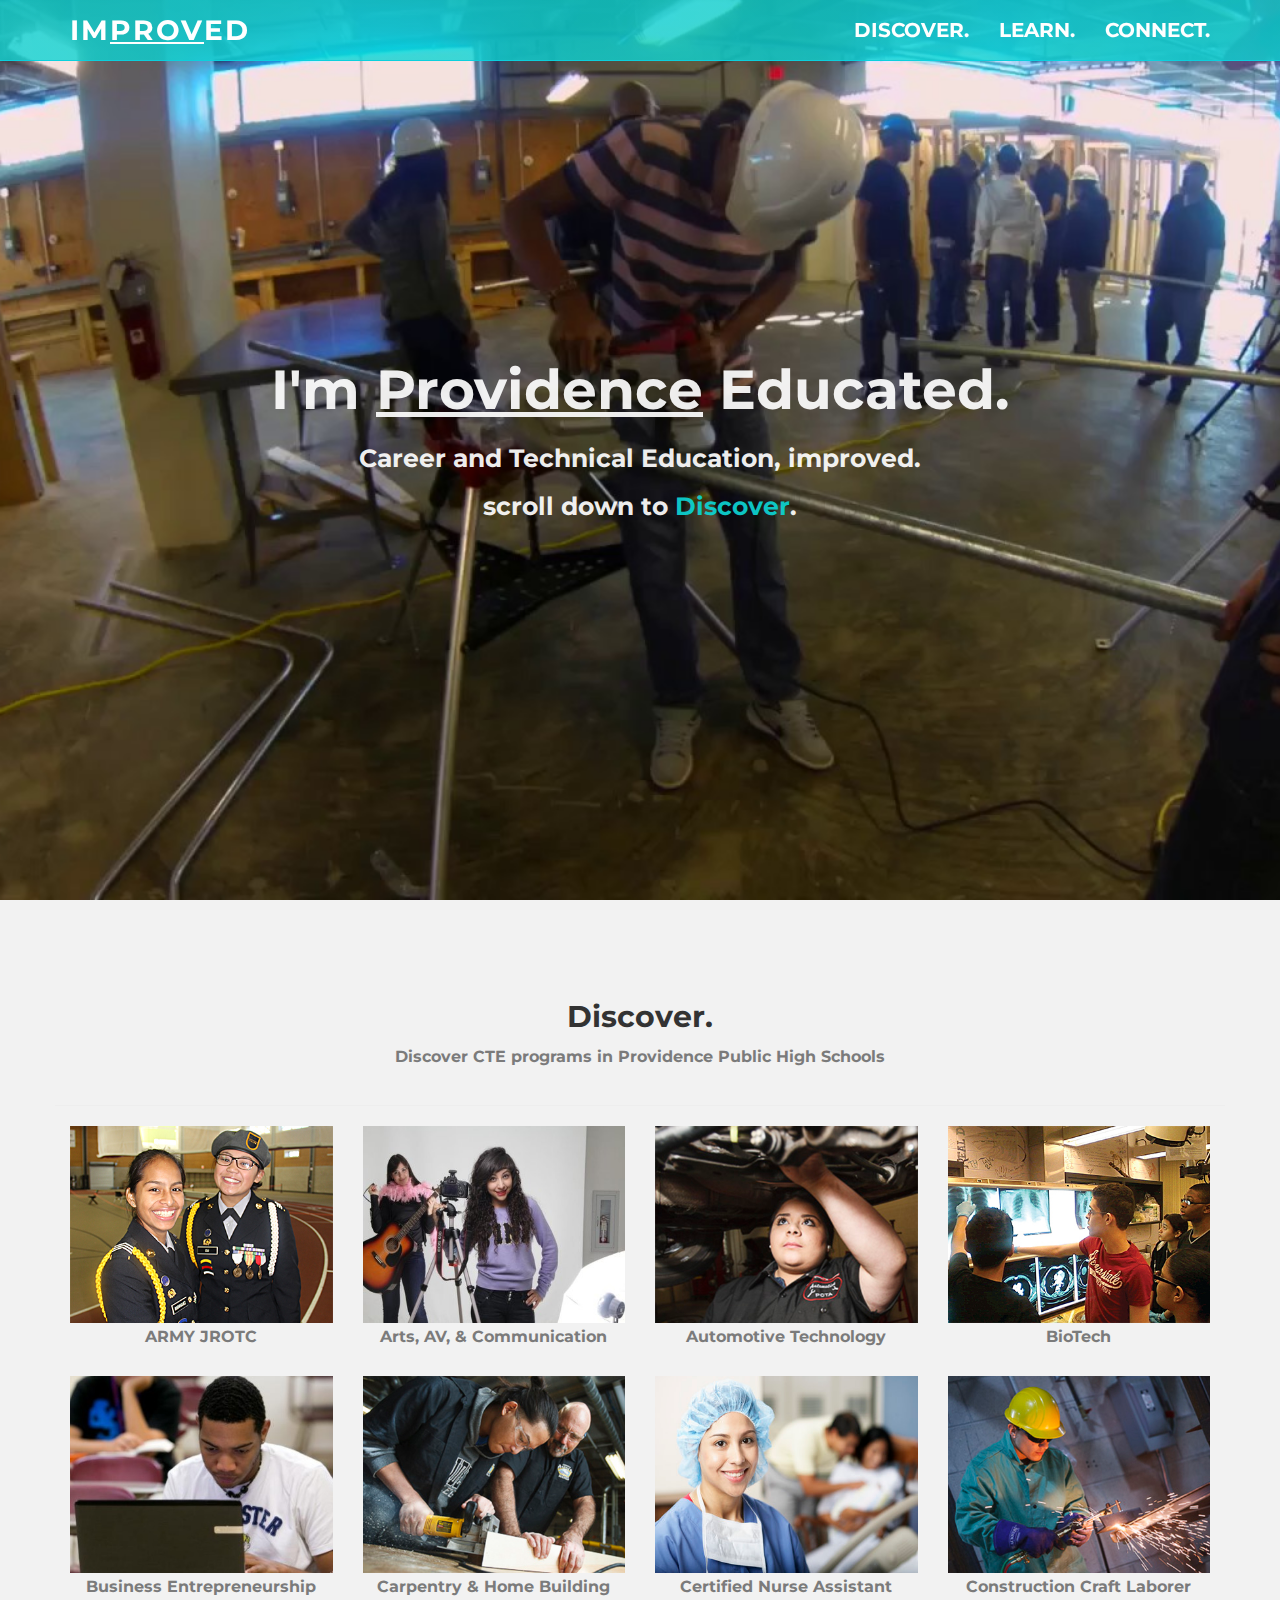
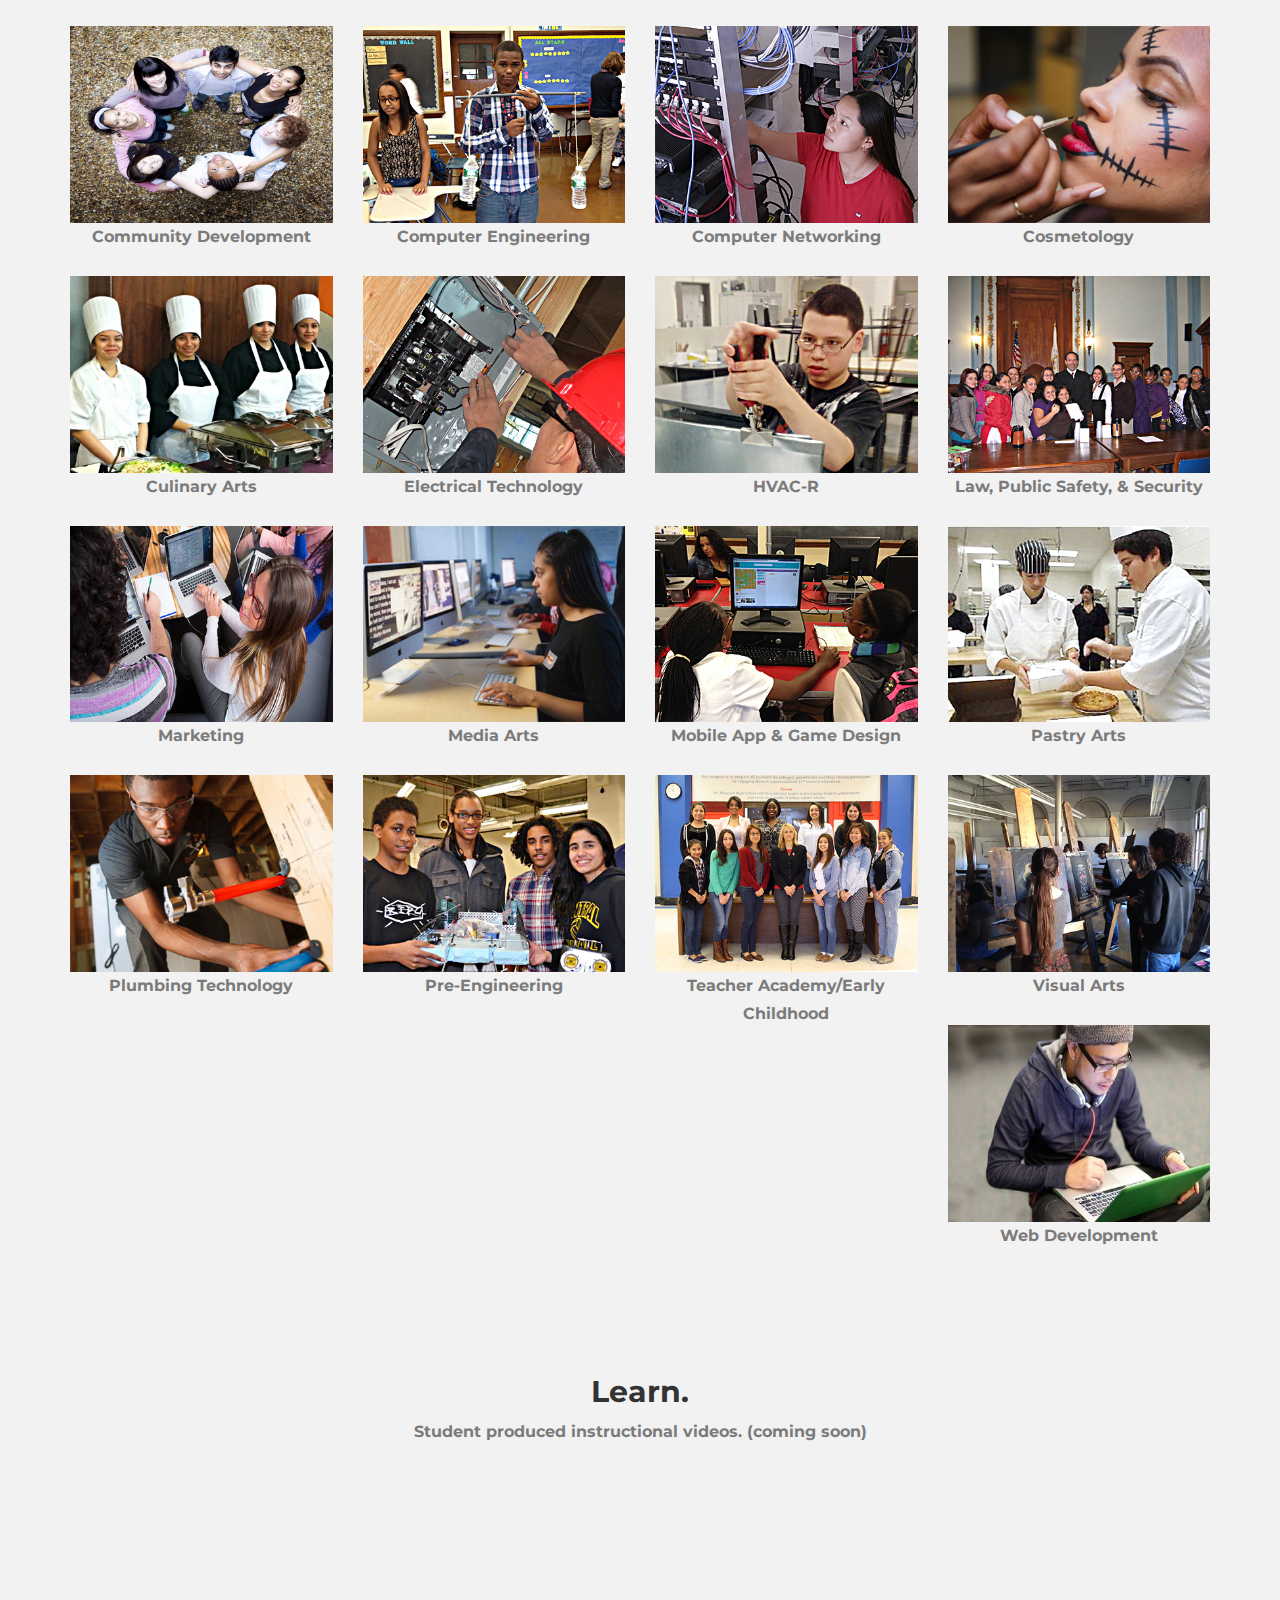
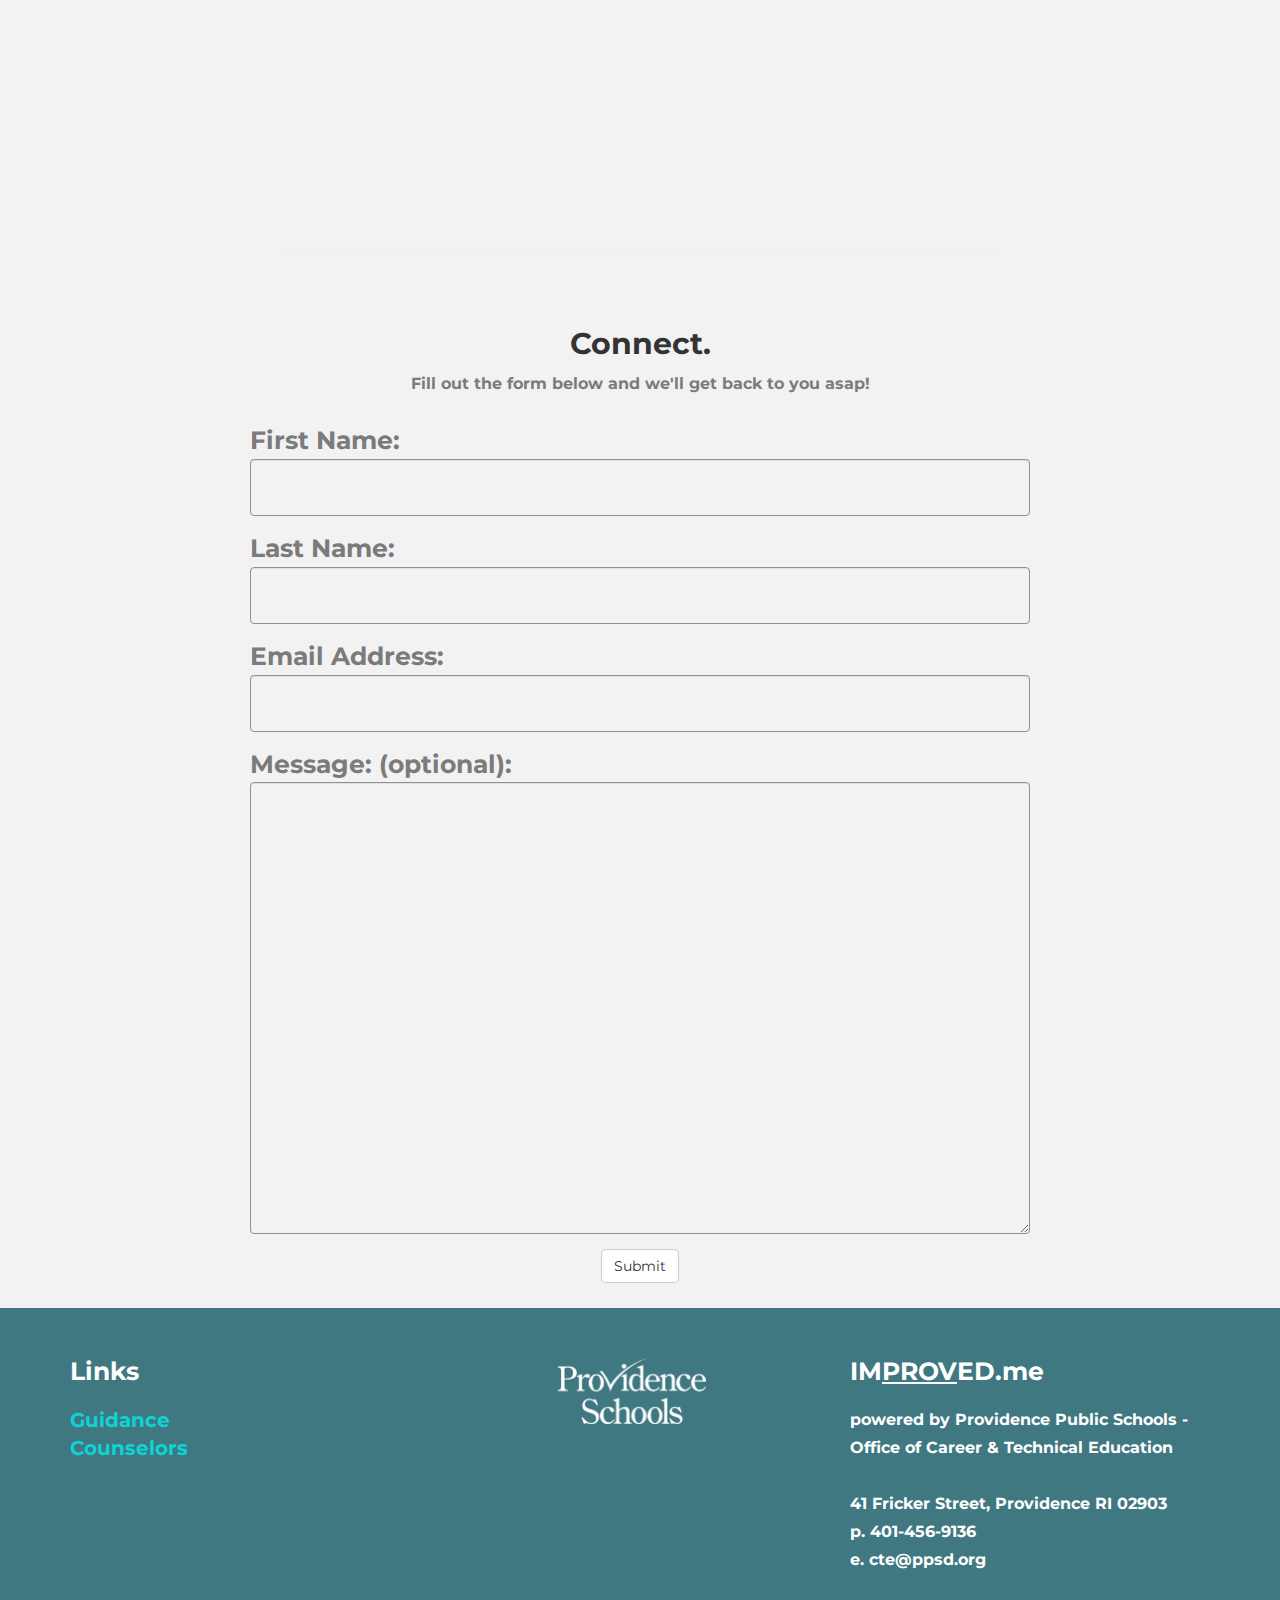
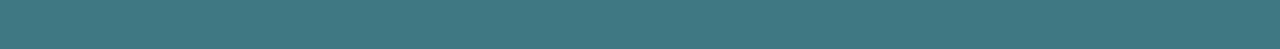
==== commit 886db49d: "Revert "Removed the Wistia overlay from index.html"" ====
--- a/index.html
+++ b/index.html
@@ -90,6 +90,7 @@
     <div id="cover_all"></div>
     <div id="main-image"></div>
     <div id="wistia_4x48zyj680" class="wistia_embed backgroundVideo" style="width:920px;height:518px;"></div>
+    <div id="wistia_fji9juvptr" class="wistia_embed overlayVideo" style="width:1920px;height:1080px;"></div>
     <div id="ex"><img src="assets/img/ex.svg" width="23" height="23" /></div>
   </div>  
        
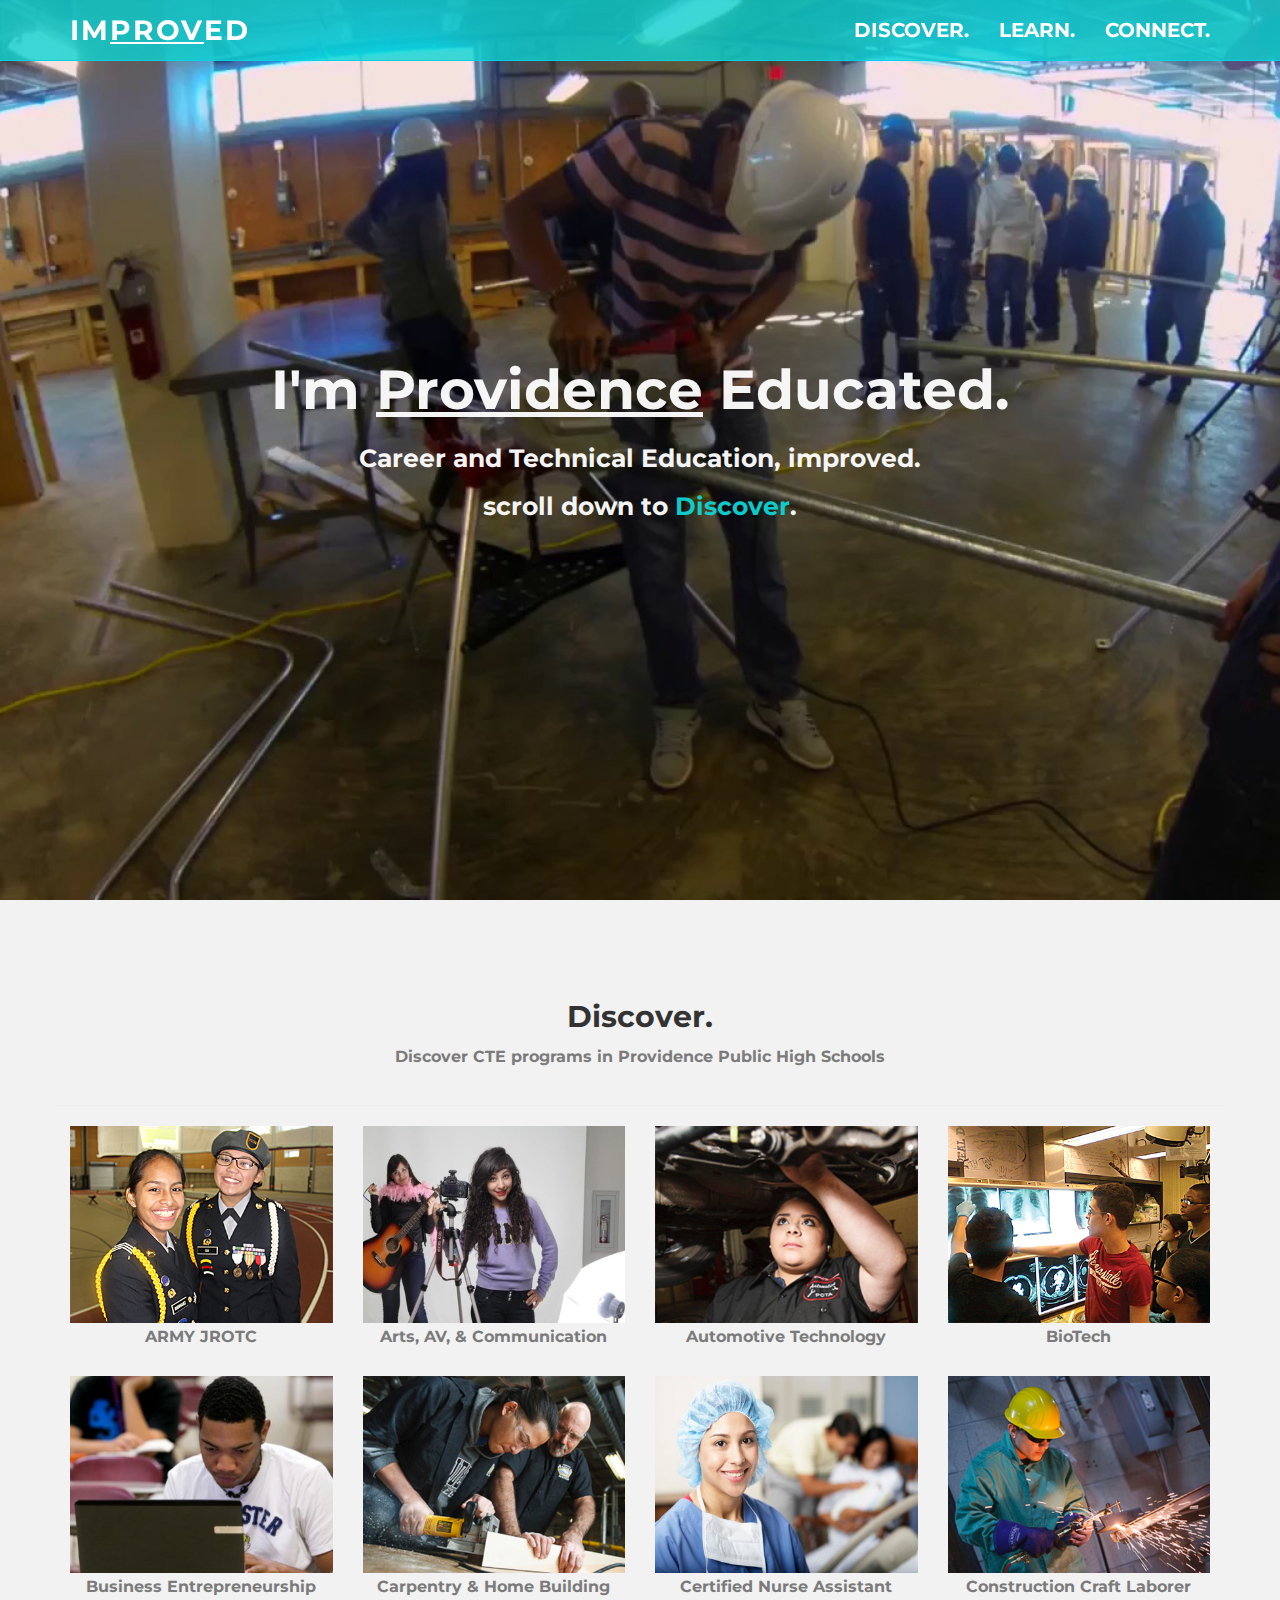
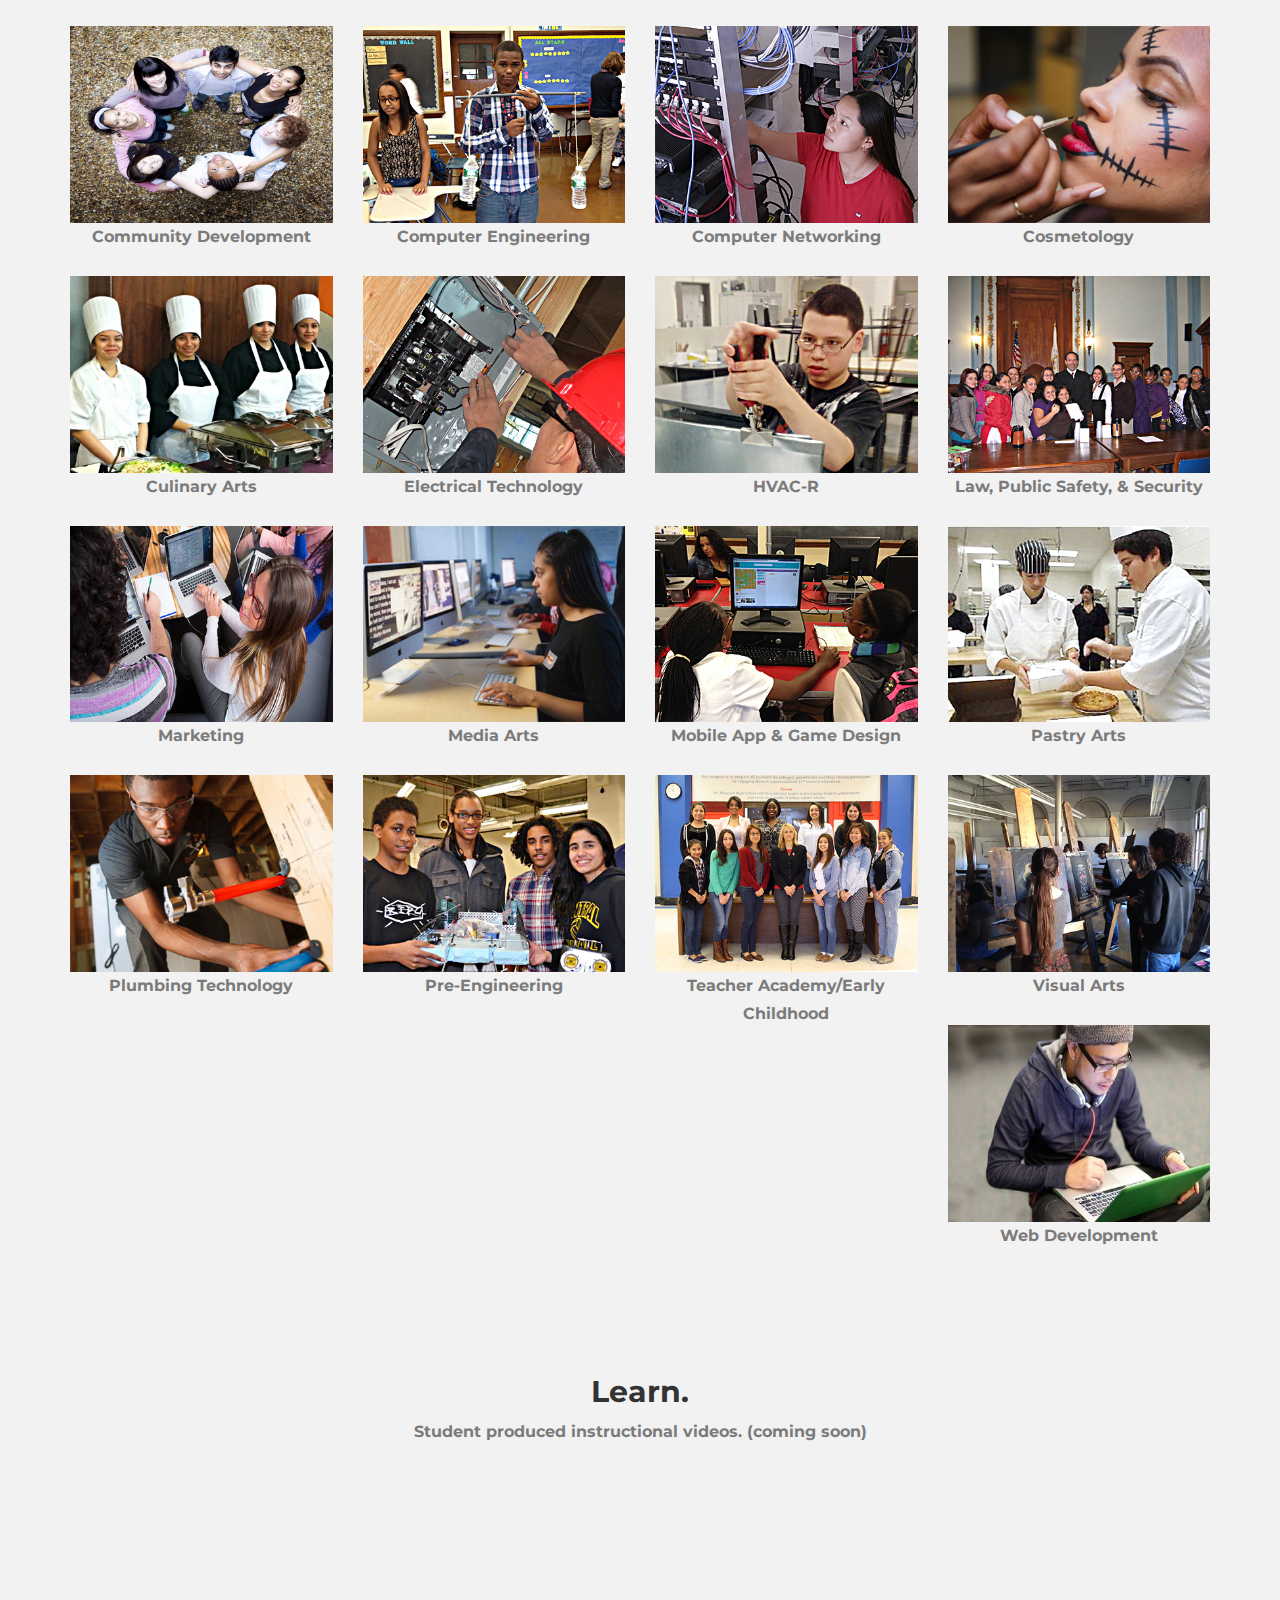
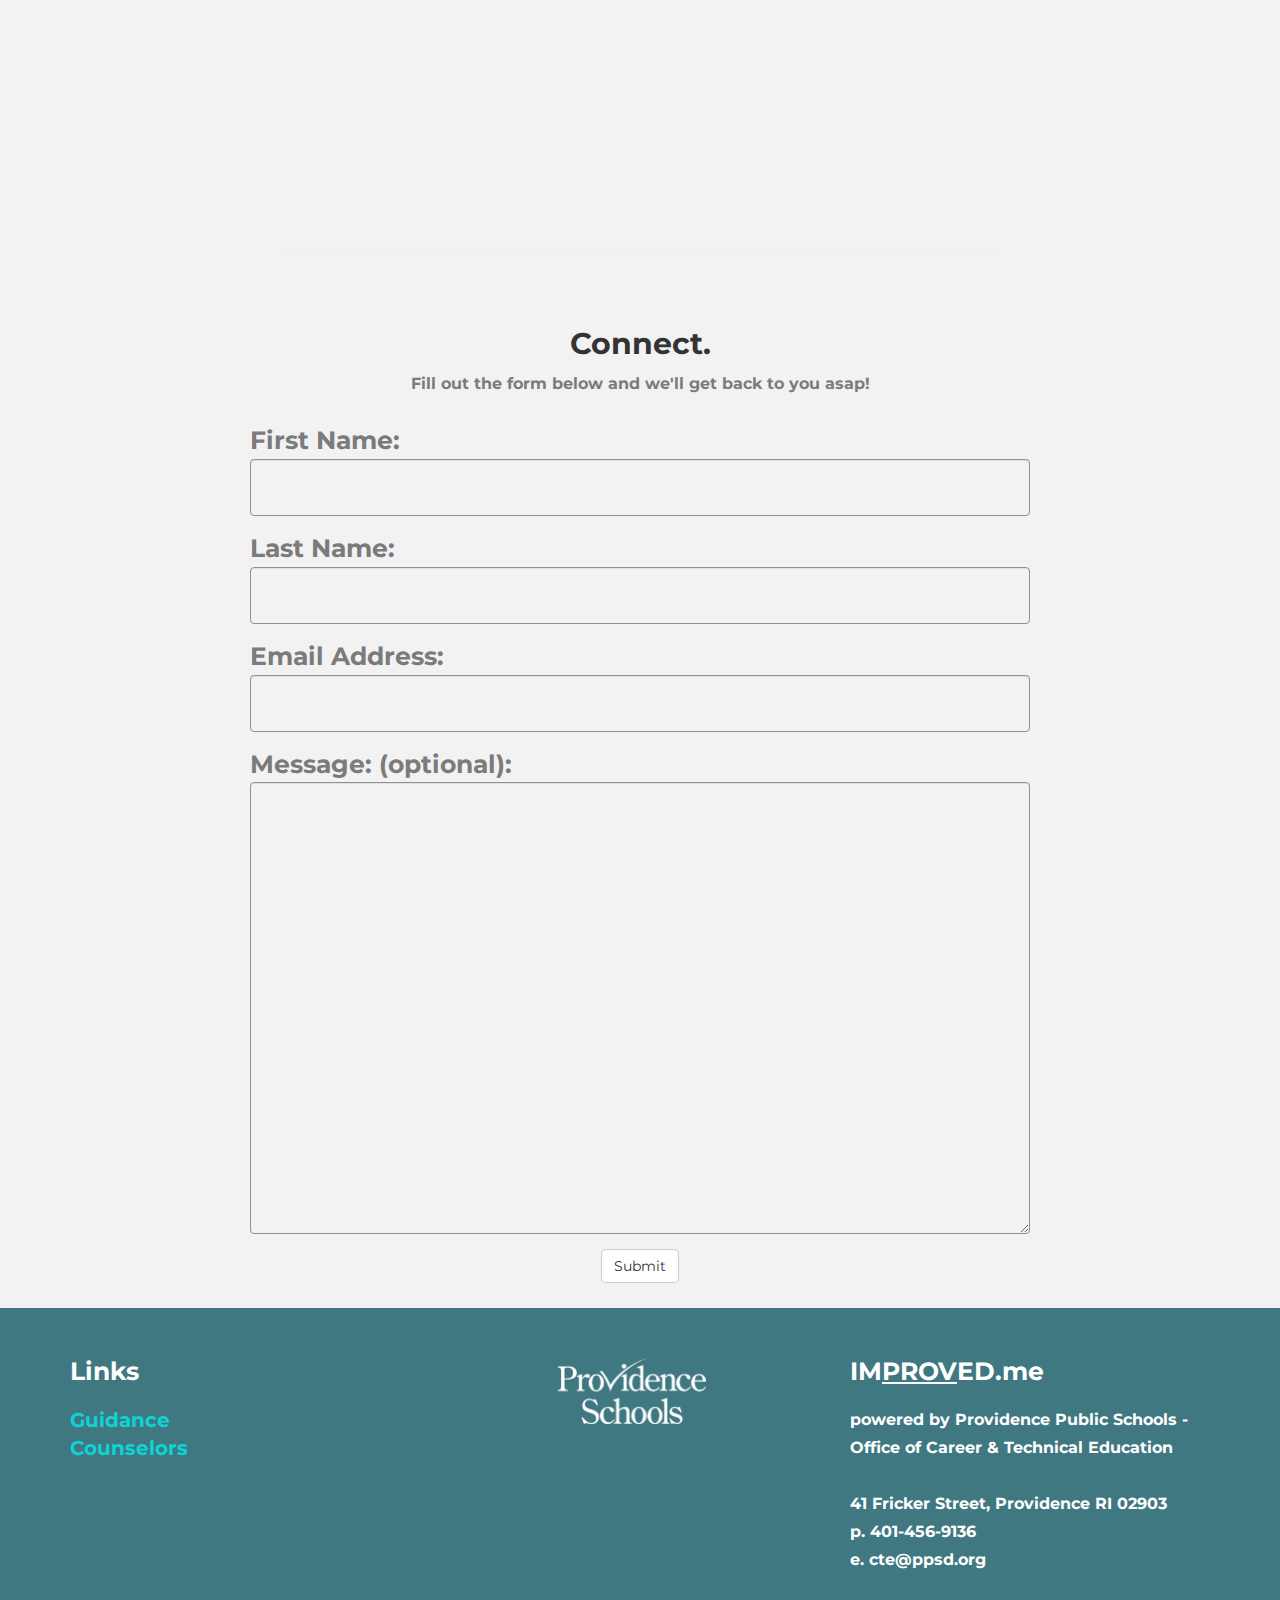
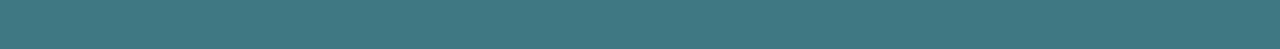
==== commit bac6eb06: "Revert "Revert "Removed the Wistia overlay from index.html""" ====
--- a/index.html
+++ b/index.html
@@ -90,7 +90,6 @@
     <div id="cover_all"></div>
     <div id="main-image"></div>
     <div id="wistia_4x48zyj680" class="wistia_embed backgroundVideo" style="width:920px;height:518px;"></div>
-    <div id="wistia_fji9juvptr" class="wistia_embed overlayVideo" style="width:1920px;height:1080px;"></div>
     <div id="ex"><img src="assets/img/ex.svg" width="23" height="23" /></div>
   </div>  
        
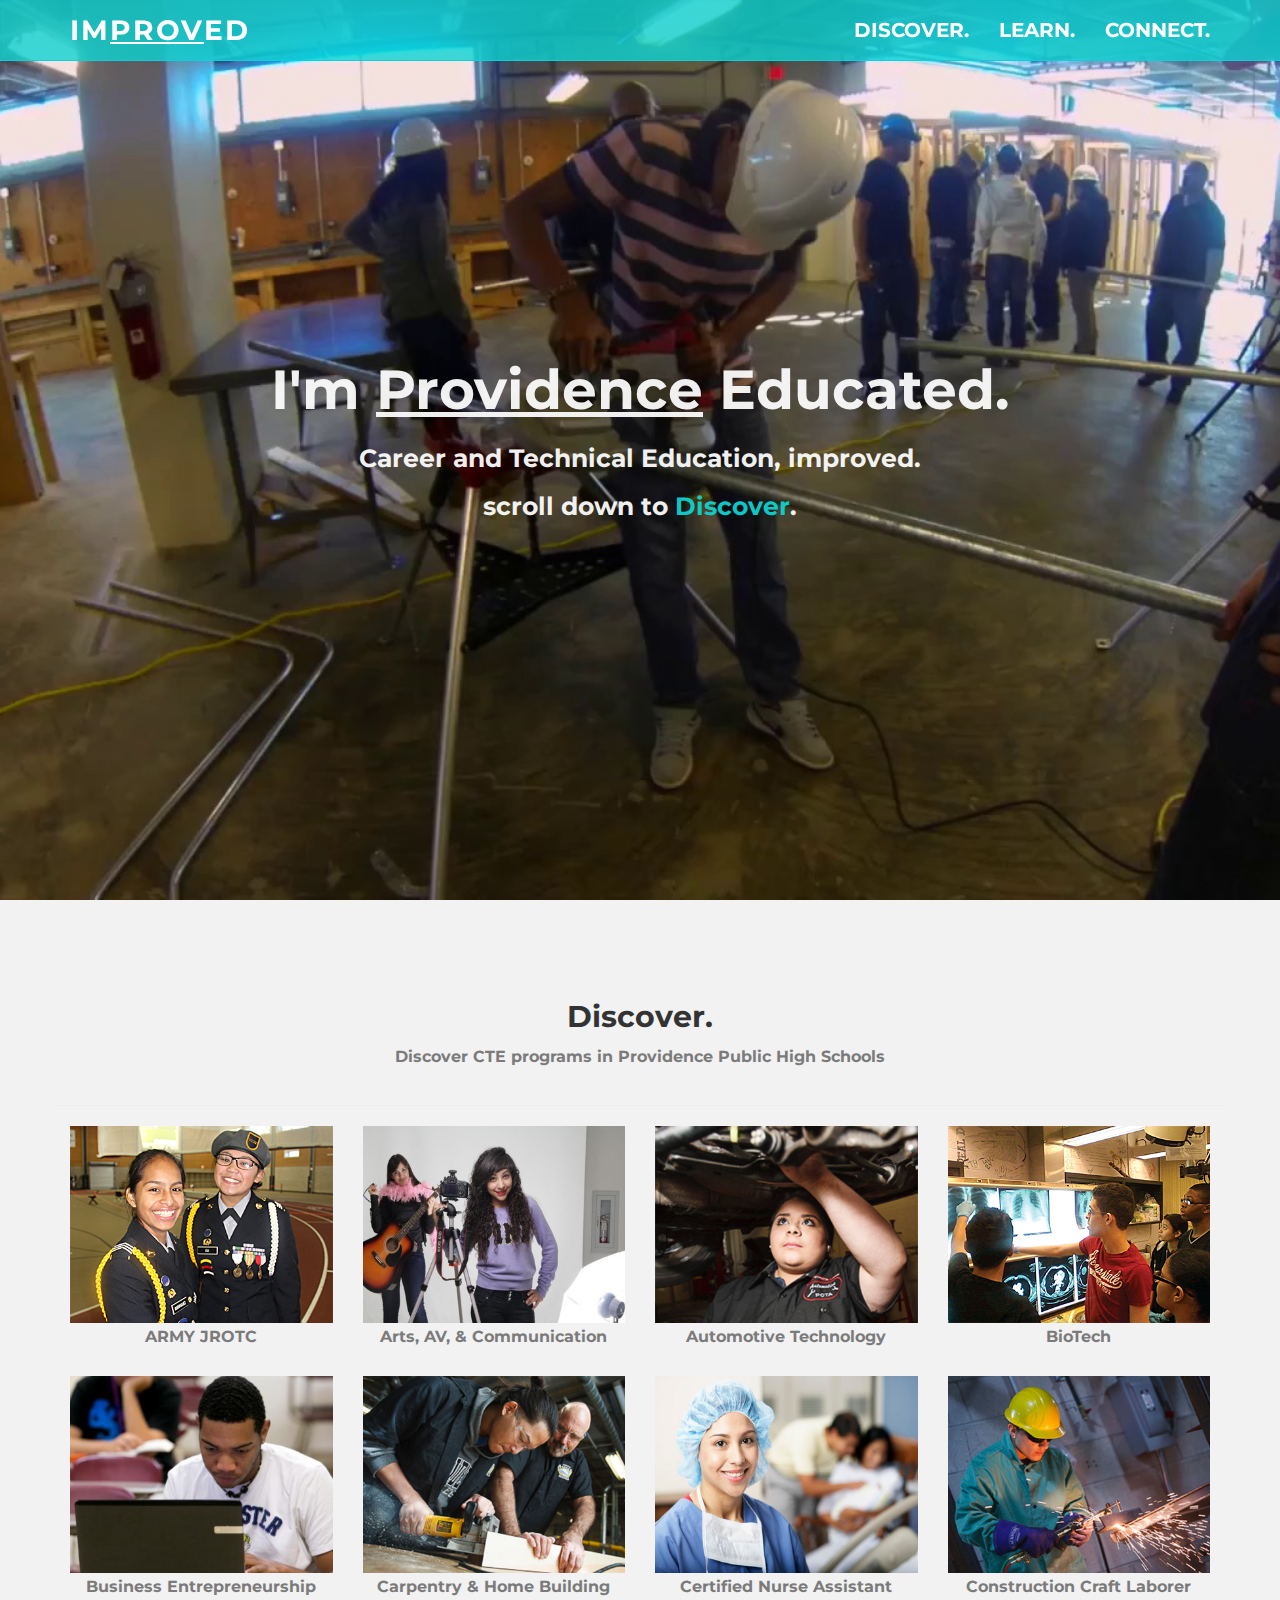
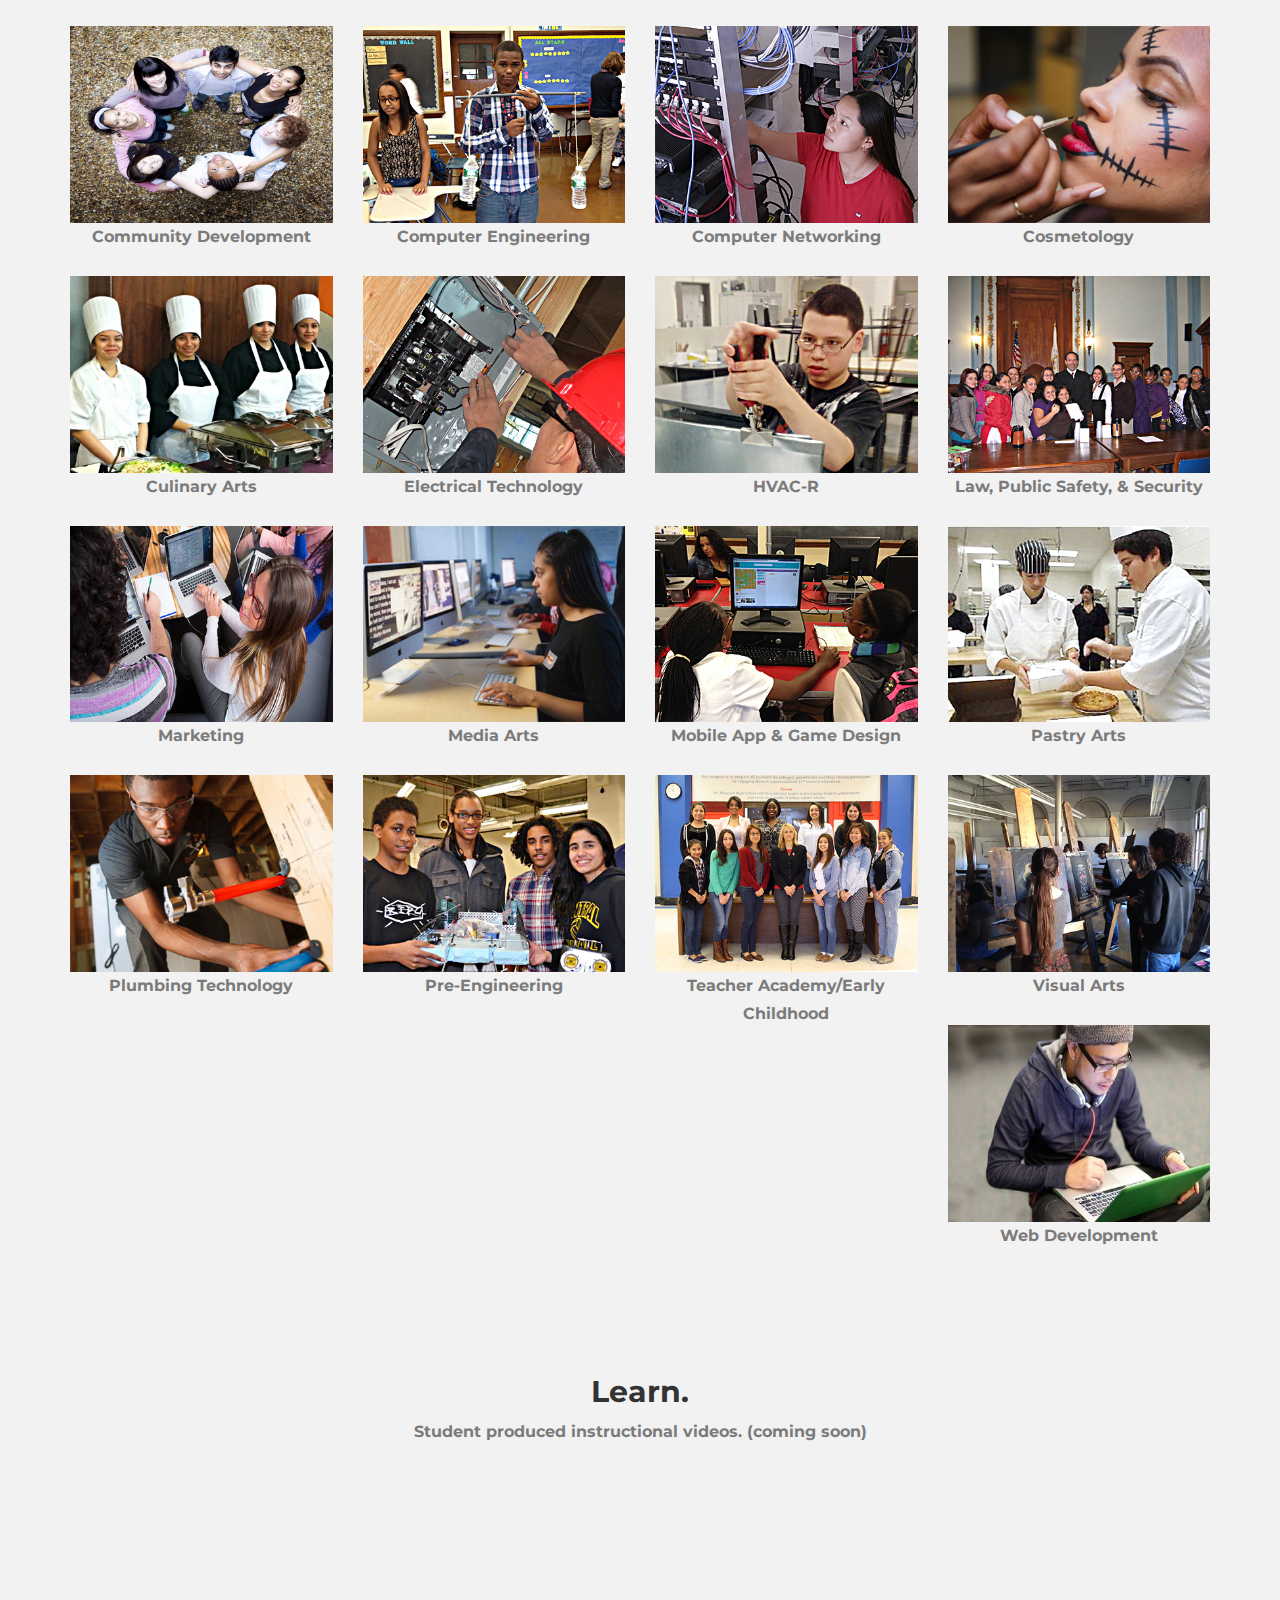
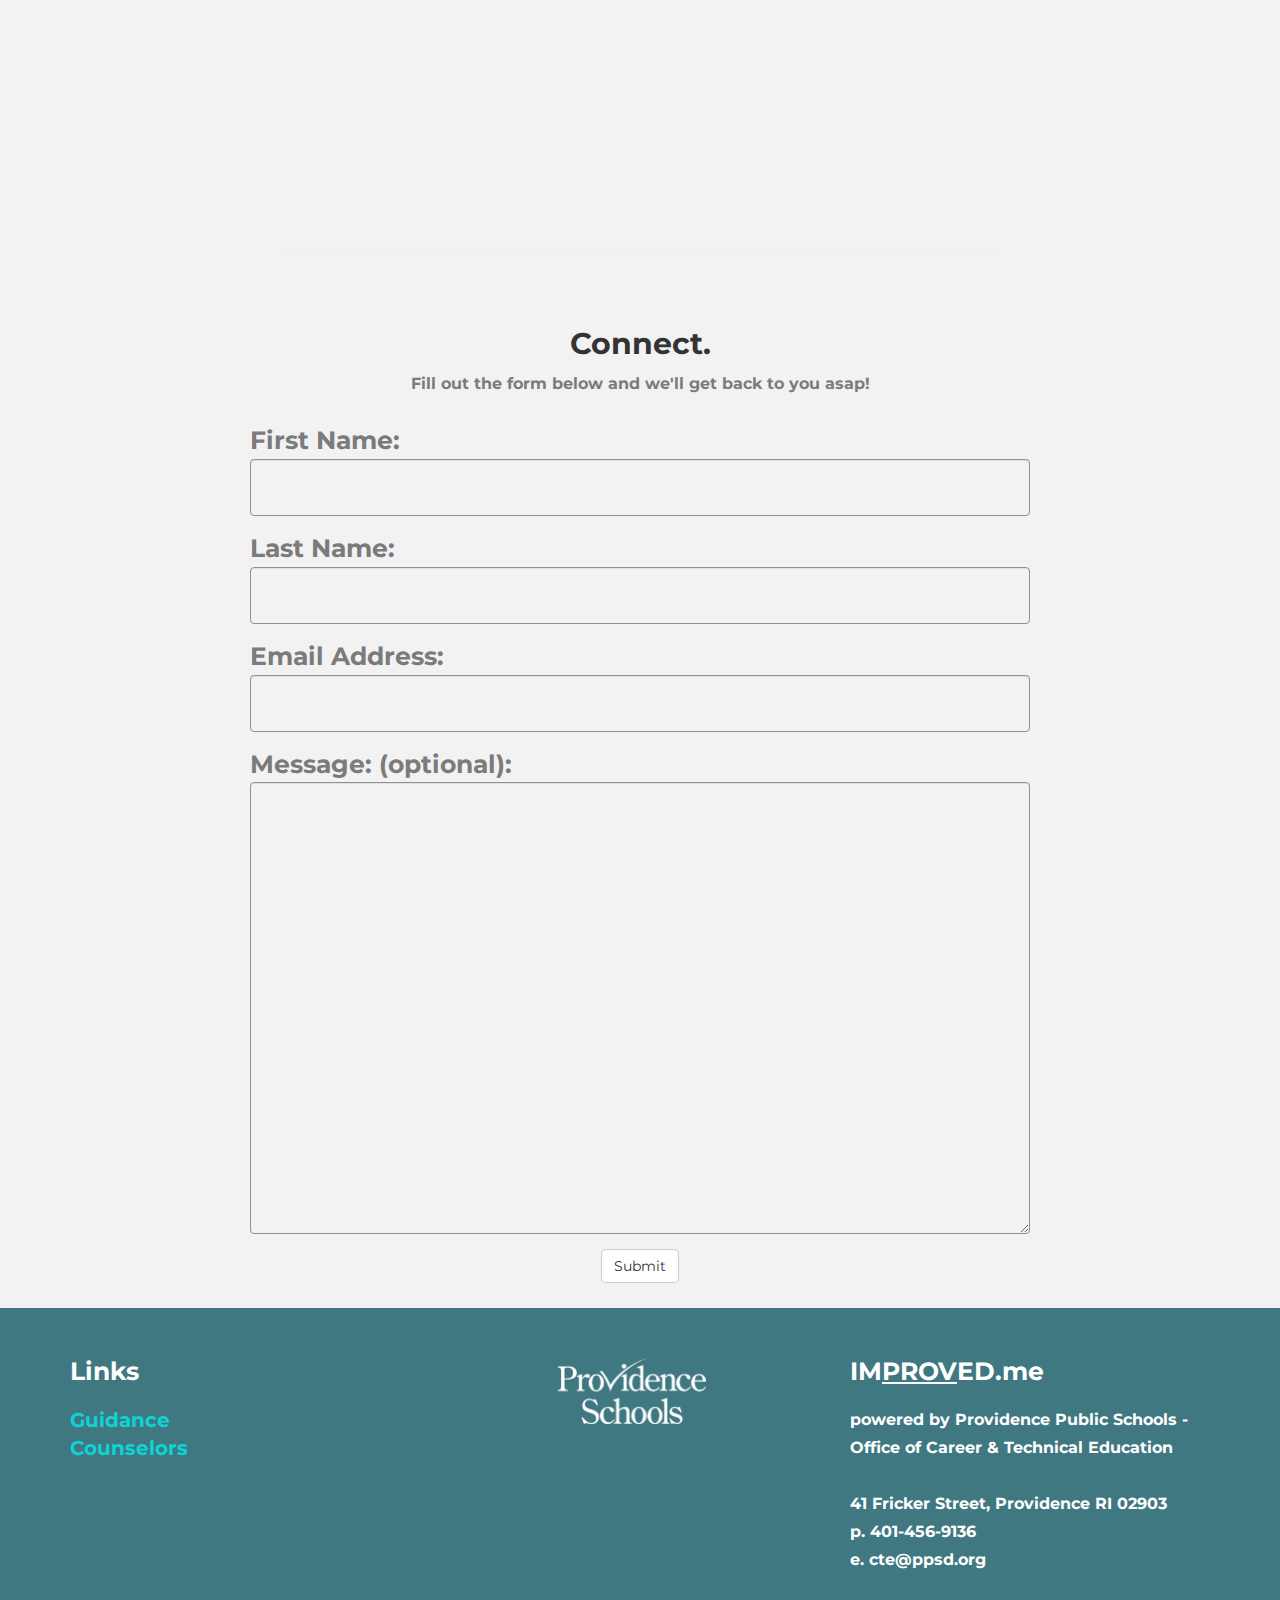
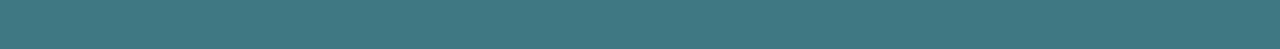
==== commit ec19b6d3: "Thank You Page" ====
--- a/index.html
+++ b/index.html
@@ -1496,7 +1496,7 @@
                         
                             <div class =form-group>
                                 <div class="col-lg-13">
-                            <button type="submit" class="btn btn-default" id="btnUpdateMessage" class="form-control">Submit</button> 
+                            <button type="submit" class="btn btn-default" id="btnUpdateMessage" class="form-control" onclick="Redirect();">Submit</button> 
                             </div>
                         </div>
                         
@@ -1630,5 +1630,15 @@
         new google.translate.TranslateElement({pageLanguage: 'en', layout: google.translate.TranslateElement.InlineLayout.SIMPLE,                                   autoDisplay: false}, 'google_translate_element');}
         </script><script type="text/javascript" src="//translate.google.com/translate_a/element.js?cb=googleTranslateElementInit"></script>
 
+<!-- Form Redirect -->
+<script type="text/javascript">
+         <!--
+            function Redirect() {
+               window.location="http://www.google.com";
+            }
+         //-->
+      </script>
+
+
   </body>
 </html>
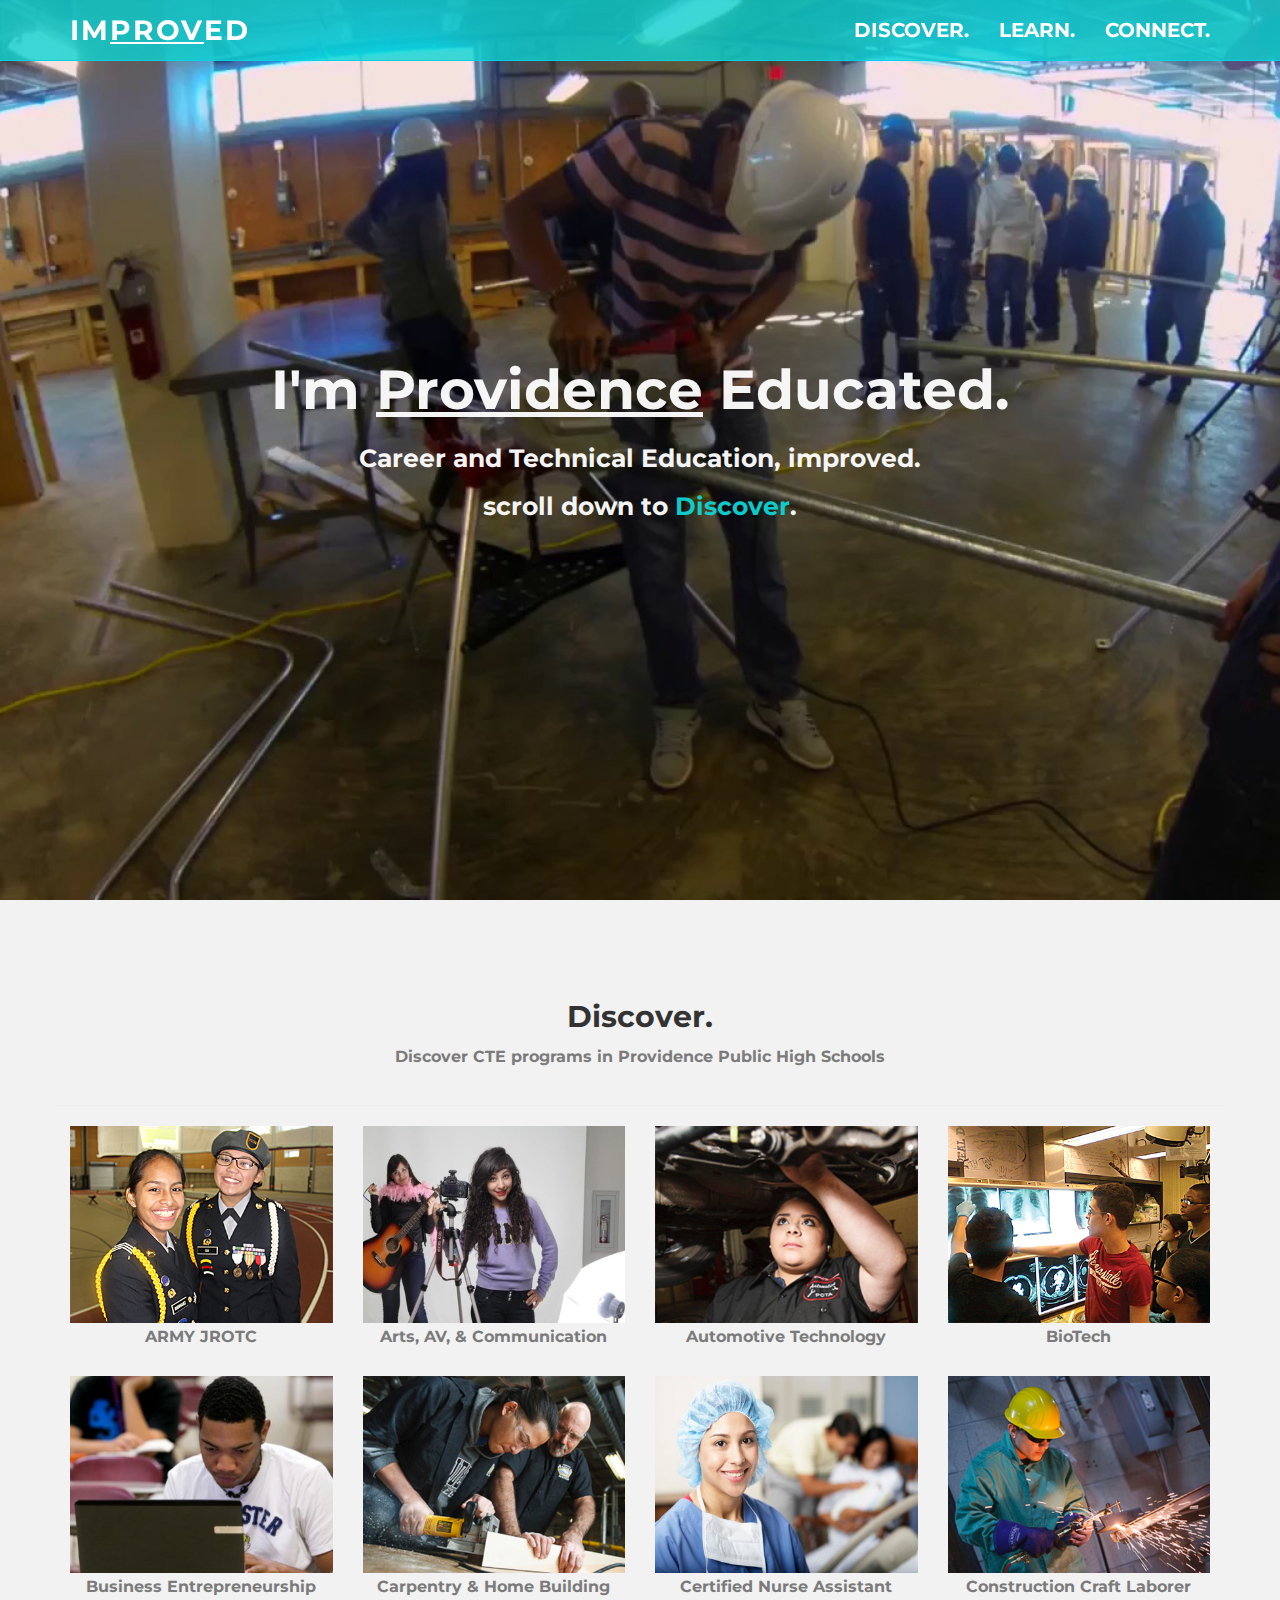
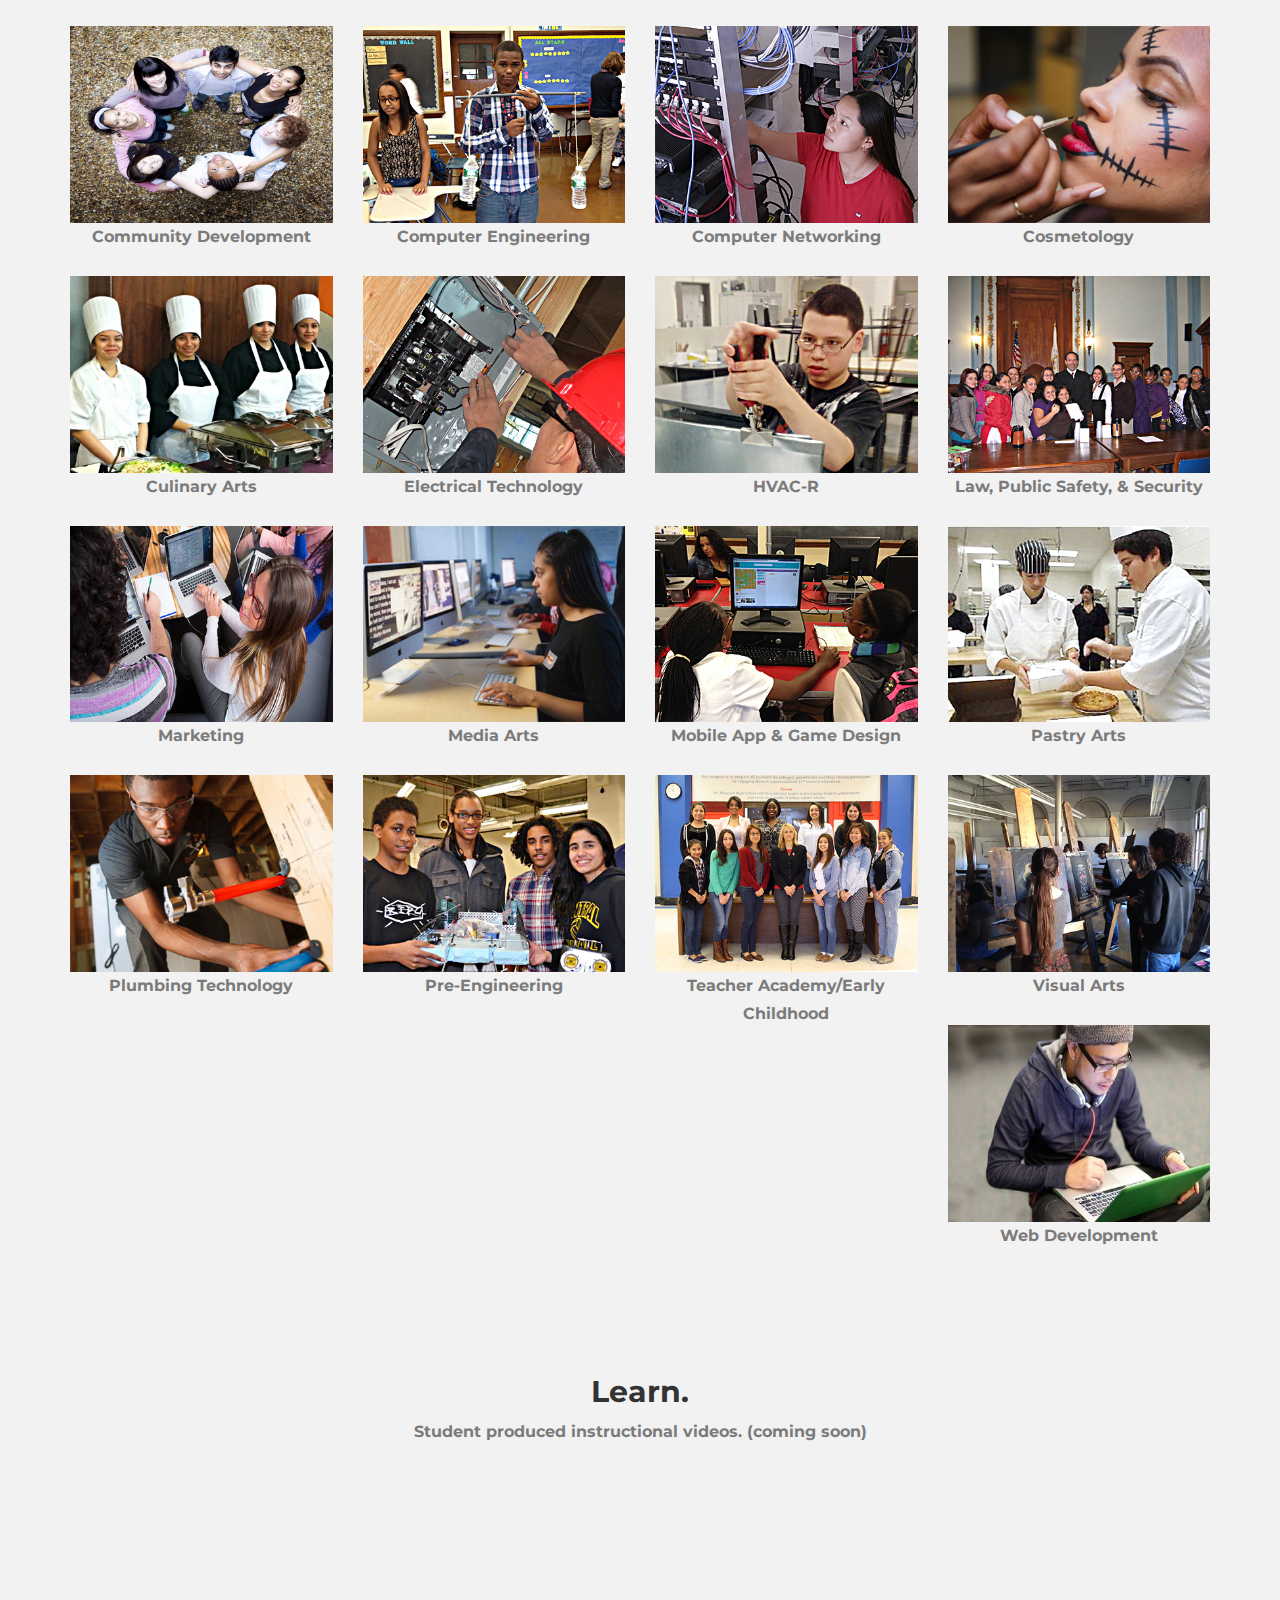
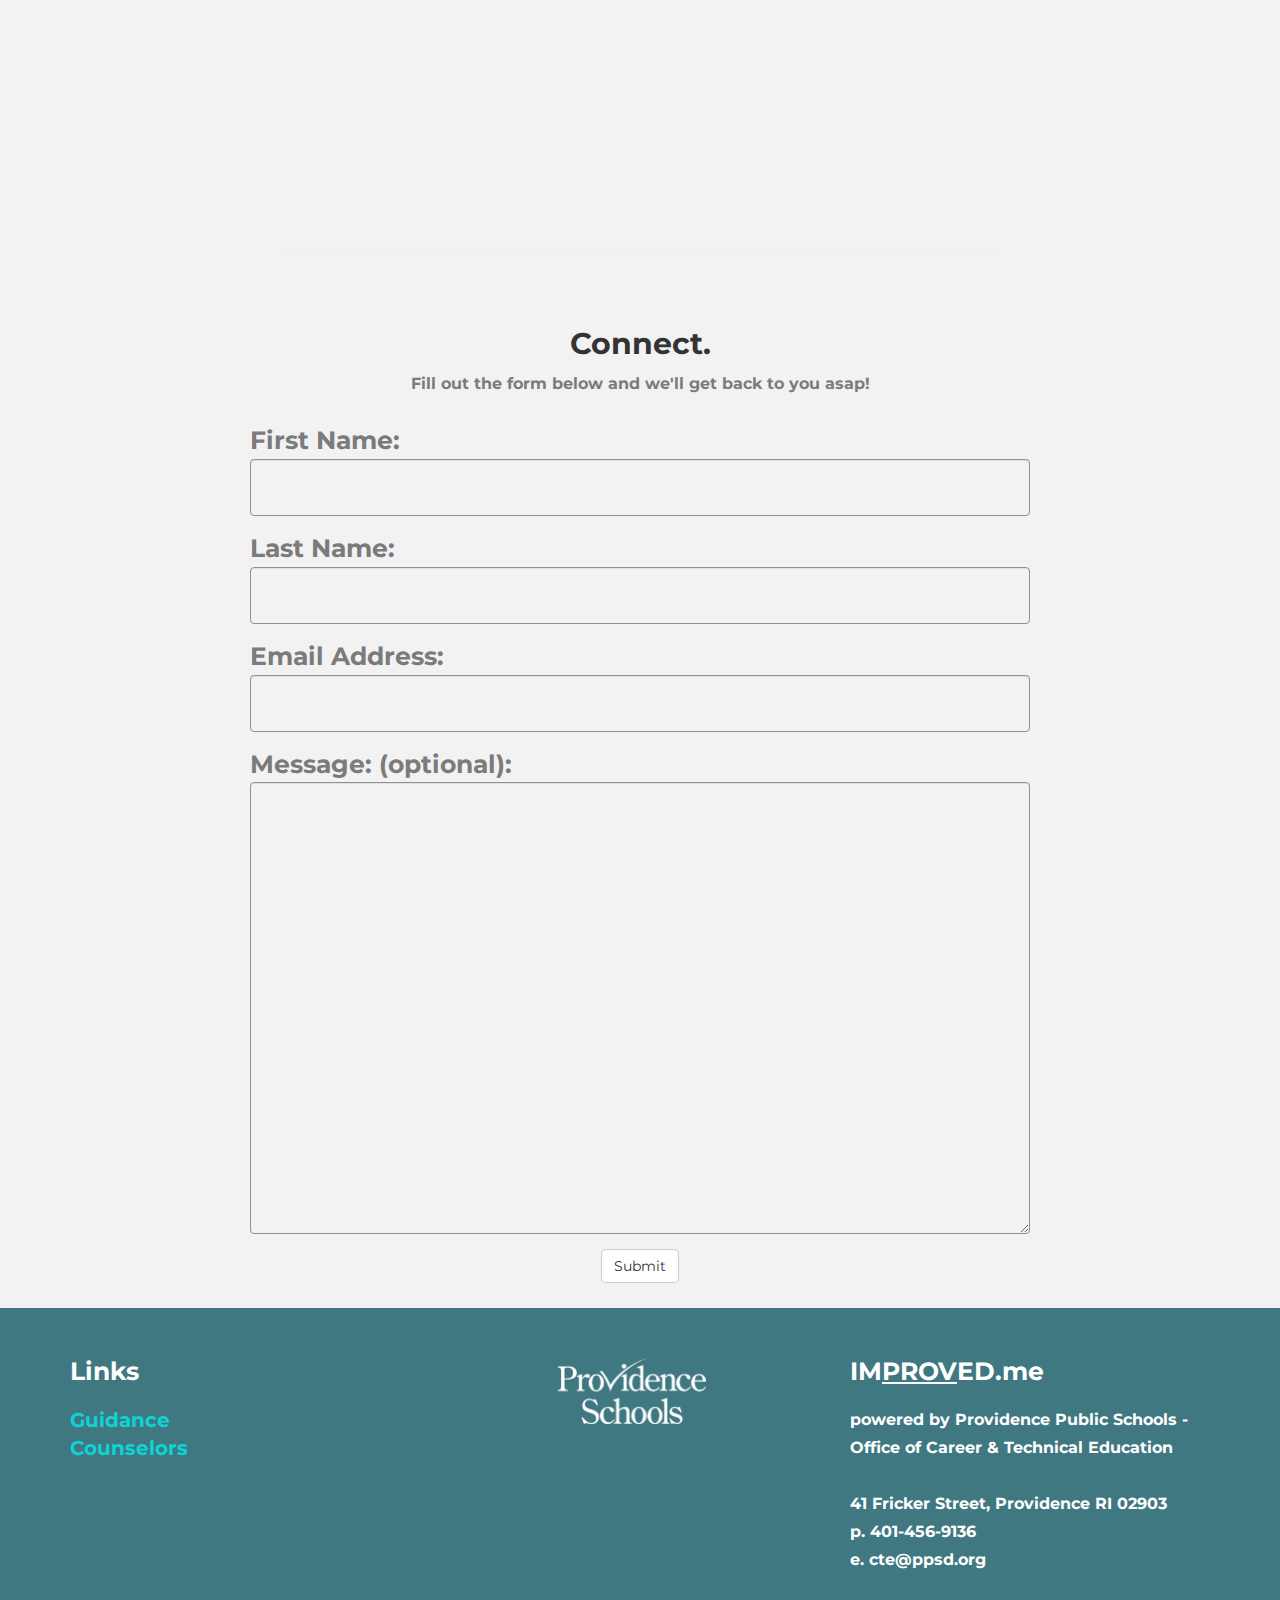
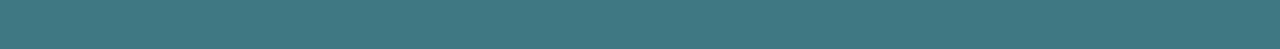
==== commit 564f4efe: "Moved form redirect to head" ====
--- a/index.html
+++ b/index.html
@@ -34,6 +34,13 @@
       <!--GOOGLE Translate-->
       
       <meta name="google-translate-customization" content="575650ee2cf48cfe-a6333d6f68d754ff-g0348cca2abee7531-f"></meta>
+    
+    <!-- Form Redirect -->
+<script type="text/javascript">
+            function Redirect() {
+               window.location="http://www.google.com";
+            }
+      </script>
 
     
 
@@ -1630,14 +1637,7 @@
         new google.translate.TranslateElement({pageLanguage: 'en', layout: google.translate.TranslateElement.InlineLayout.SIMPLE,                                   autoDisplay: false}, 'google_translate_element');}
         </script><script type="text/javascript" src="//translate.google.com/translate_a/element.js?cb=googleTranslateElementInit"></script>
 
-<!-- Form Redirect -->
-<script type="text/javascript">
-         <!--
-            function Redirect() {
-               window.location="http://www.google.com";
-            }
-         //-->
-      </script>
+
 
 
   </body>
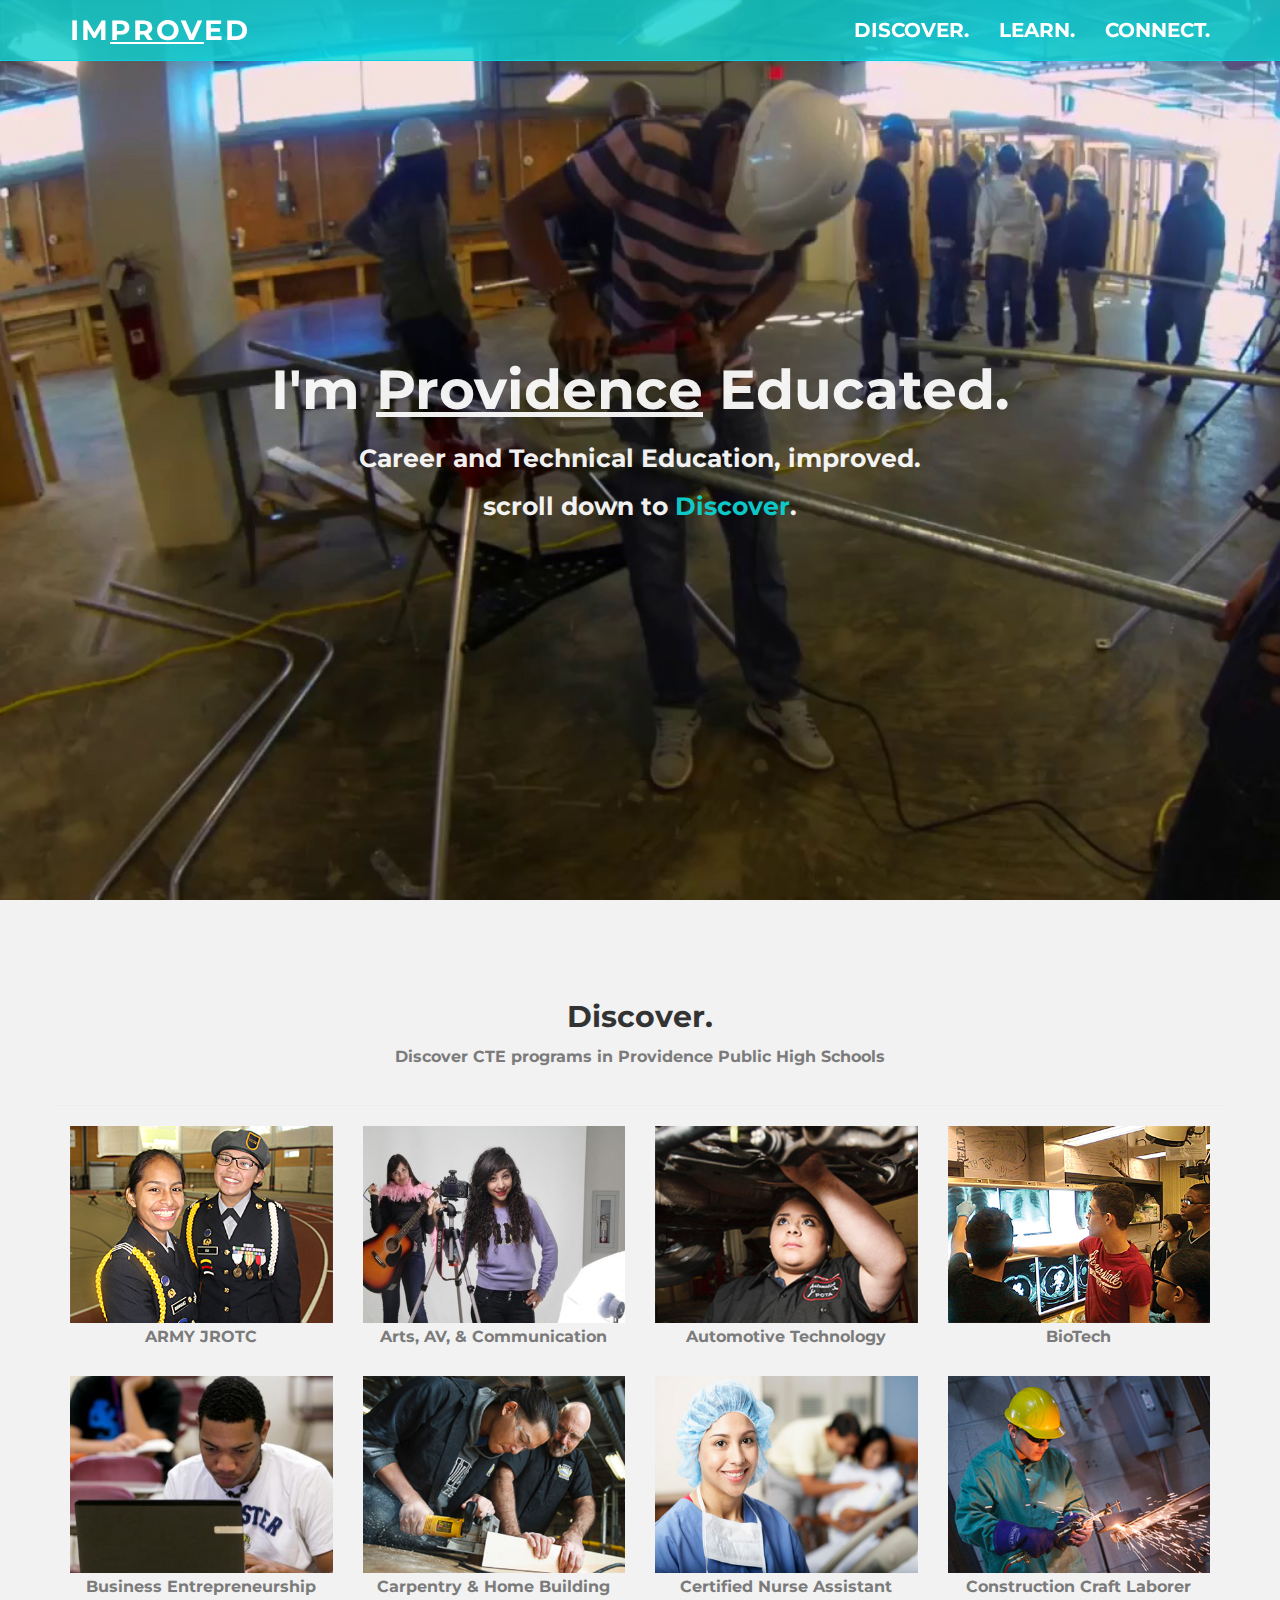
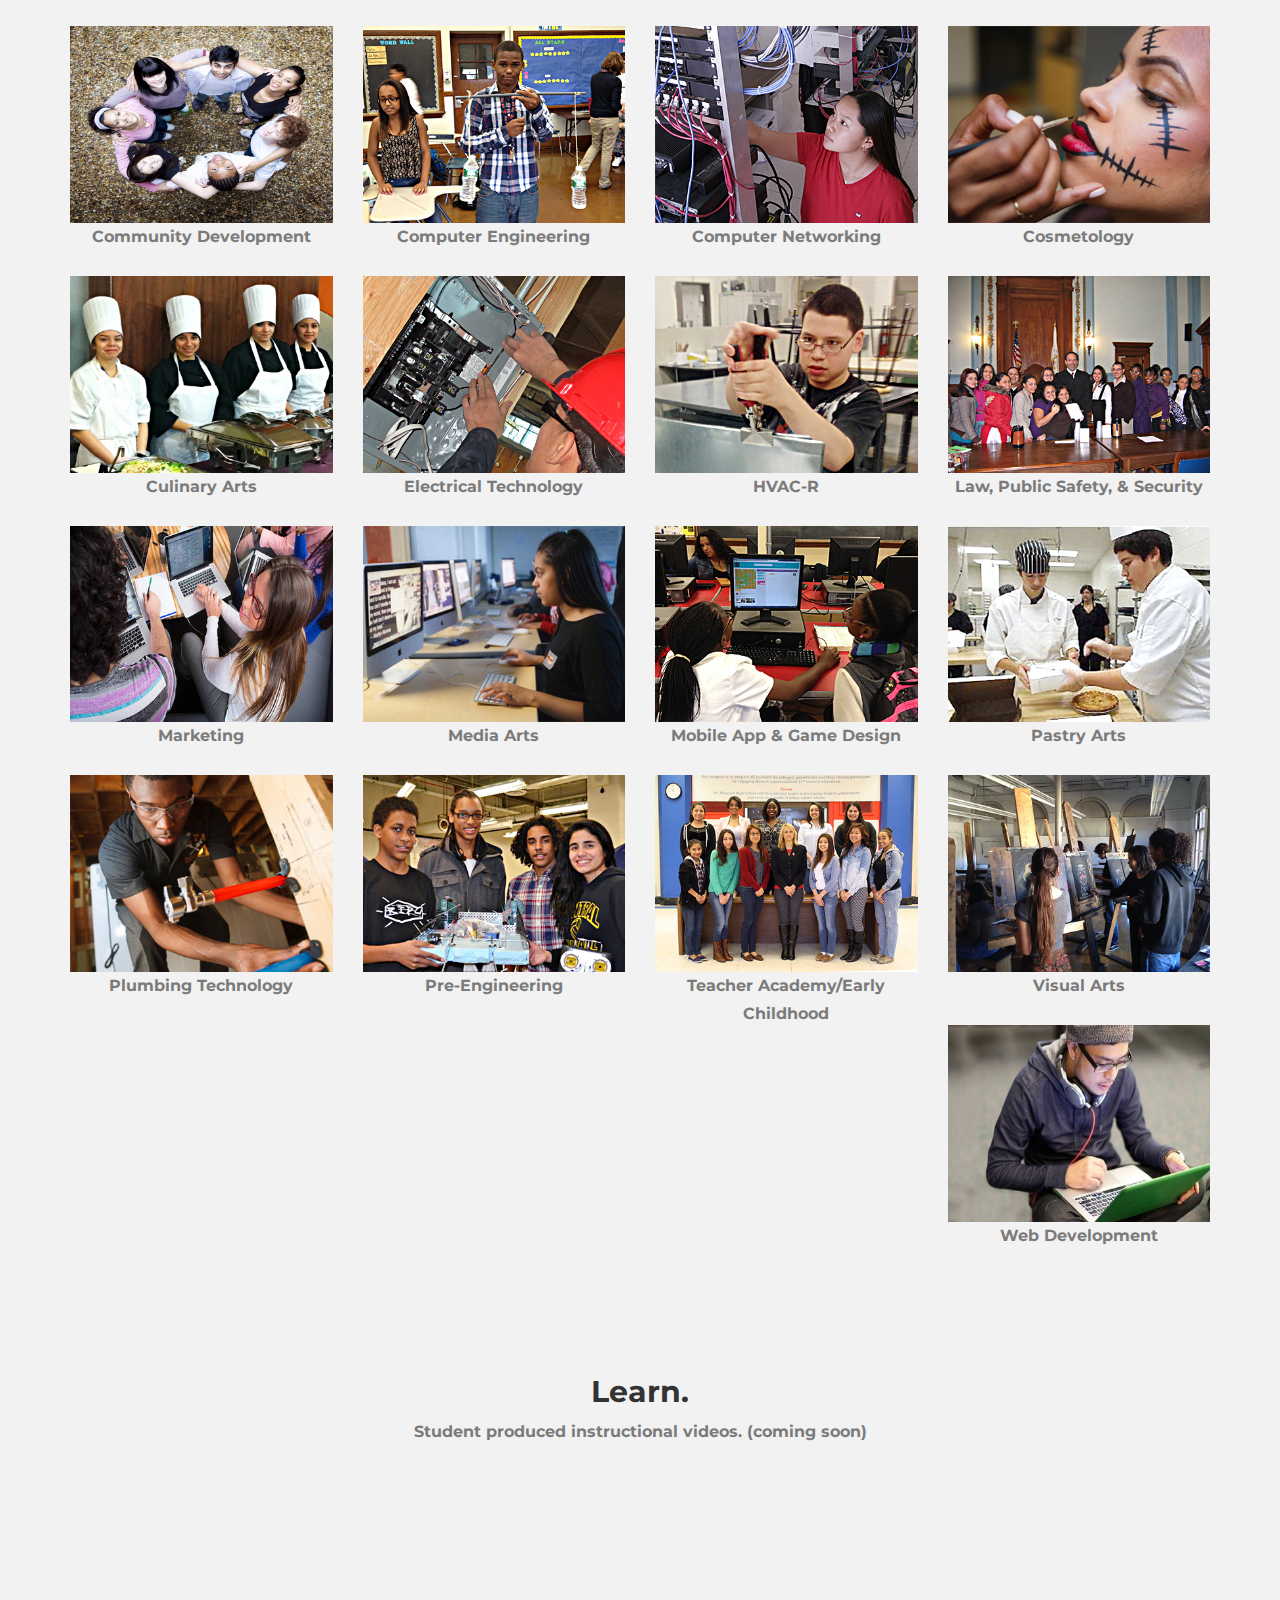
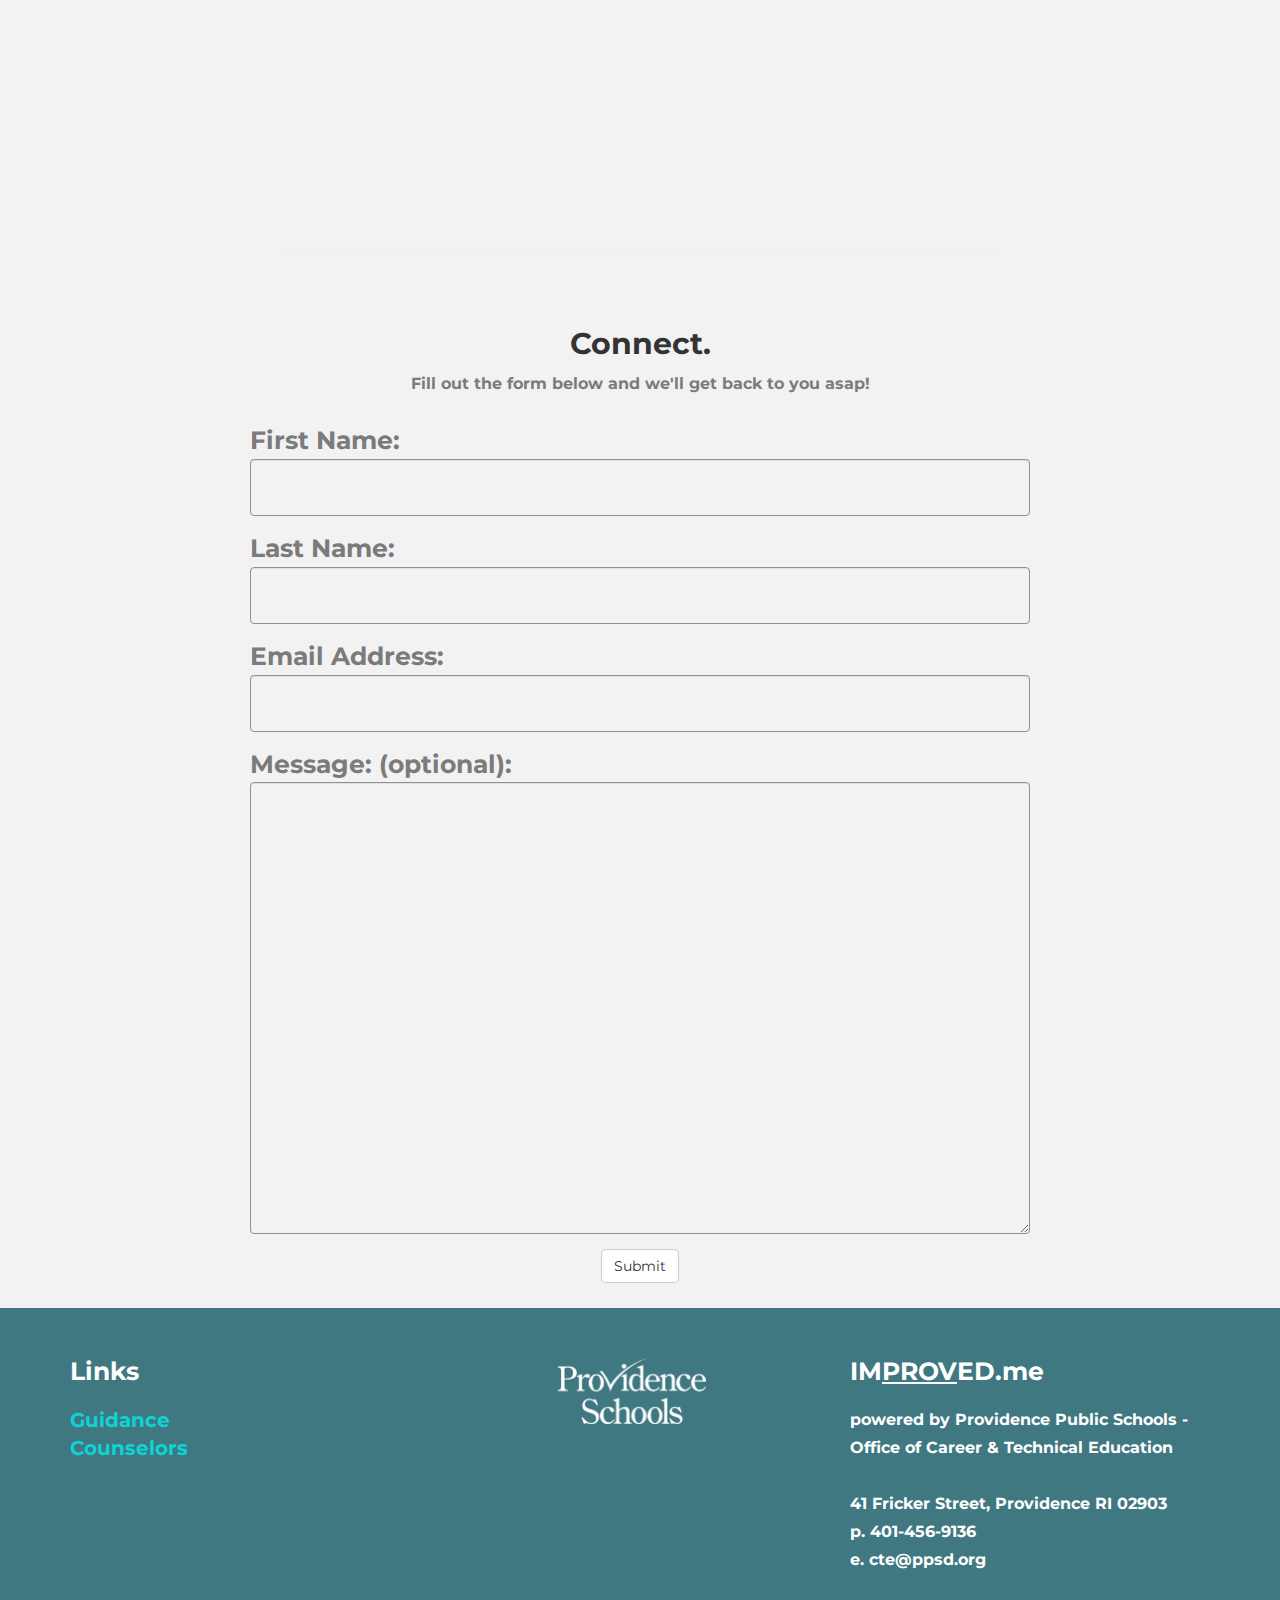
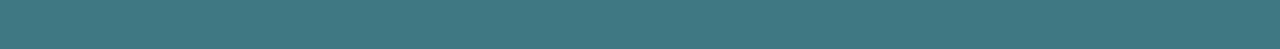
==== commit 0fa28875: "Revert "Moved form redirect to head"" ====
--- a/index.html
+++ b/index.html
@@ -34,13 +34,6 @@
       <!--GOOGLE Translate-->
       
       <meta name="google-translate-customization" content="575650ee2cf48cfe-a6333d6f68d754ff-g0348cca2abee7531-f"></meta>
-    
-    <!-- Form Redirect -->
-<script type="text/javascript">
-            function Redirect() {
-               window.location="http://www.google.com";
-            }
-      </script>
 
     
 
@@ -1637,7 +1630,14 @@
         new google.translate.TranslateElement({pageLanguage: 'en', layout: google.translate.TranslateElement.InlineLayout.SIMPLE,                                   autoDisplay: false}, 'google_translate_element');}
         </script><script type="text/javascript" src="//translate.google.com/translate_a/element.js?cb=googleTranslateElementInit"></script>
 
-
+<!-- Form Redirect -->
+<script type="text/javascript">
+         <!--
+            function Redirect() {
+               window.location="http://www.google.com";
+            }
+         //-->
+      </script>
 
 
   </body>
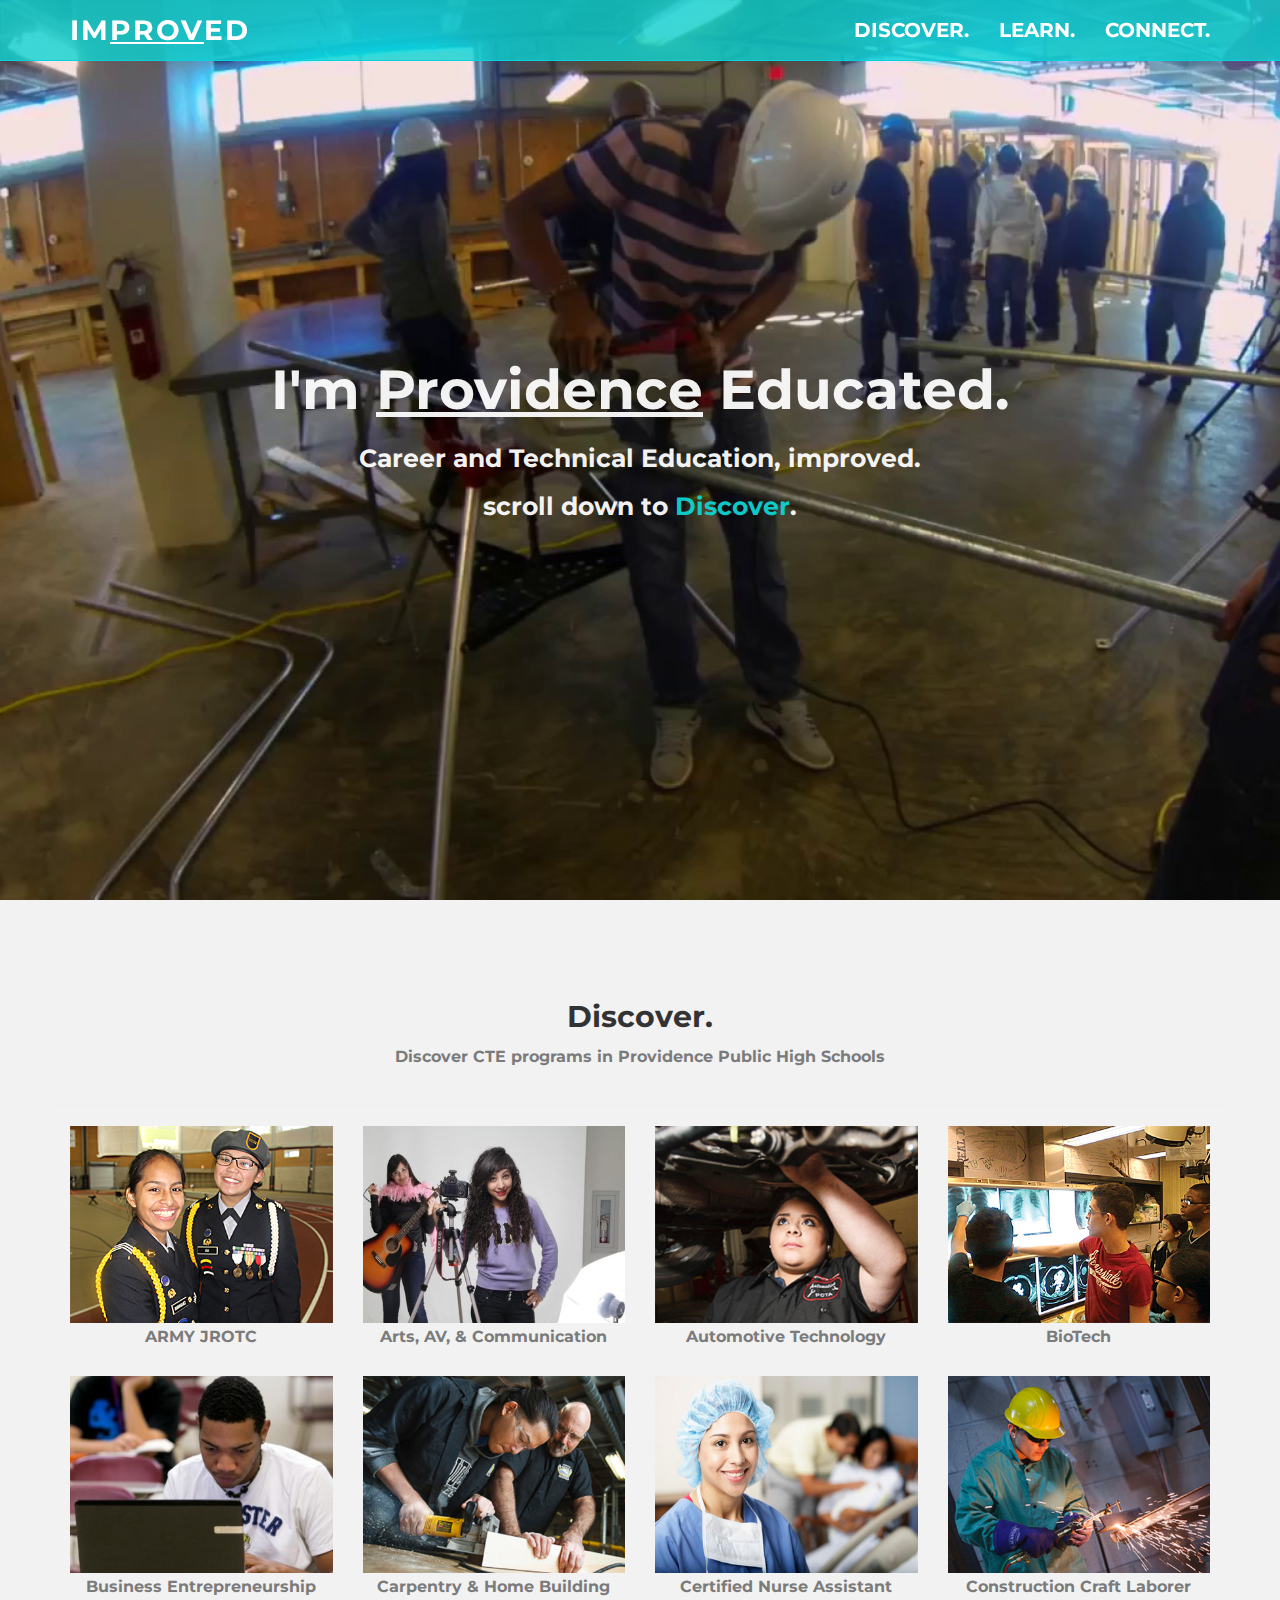
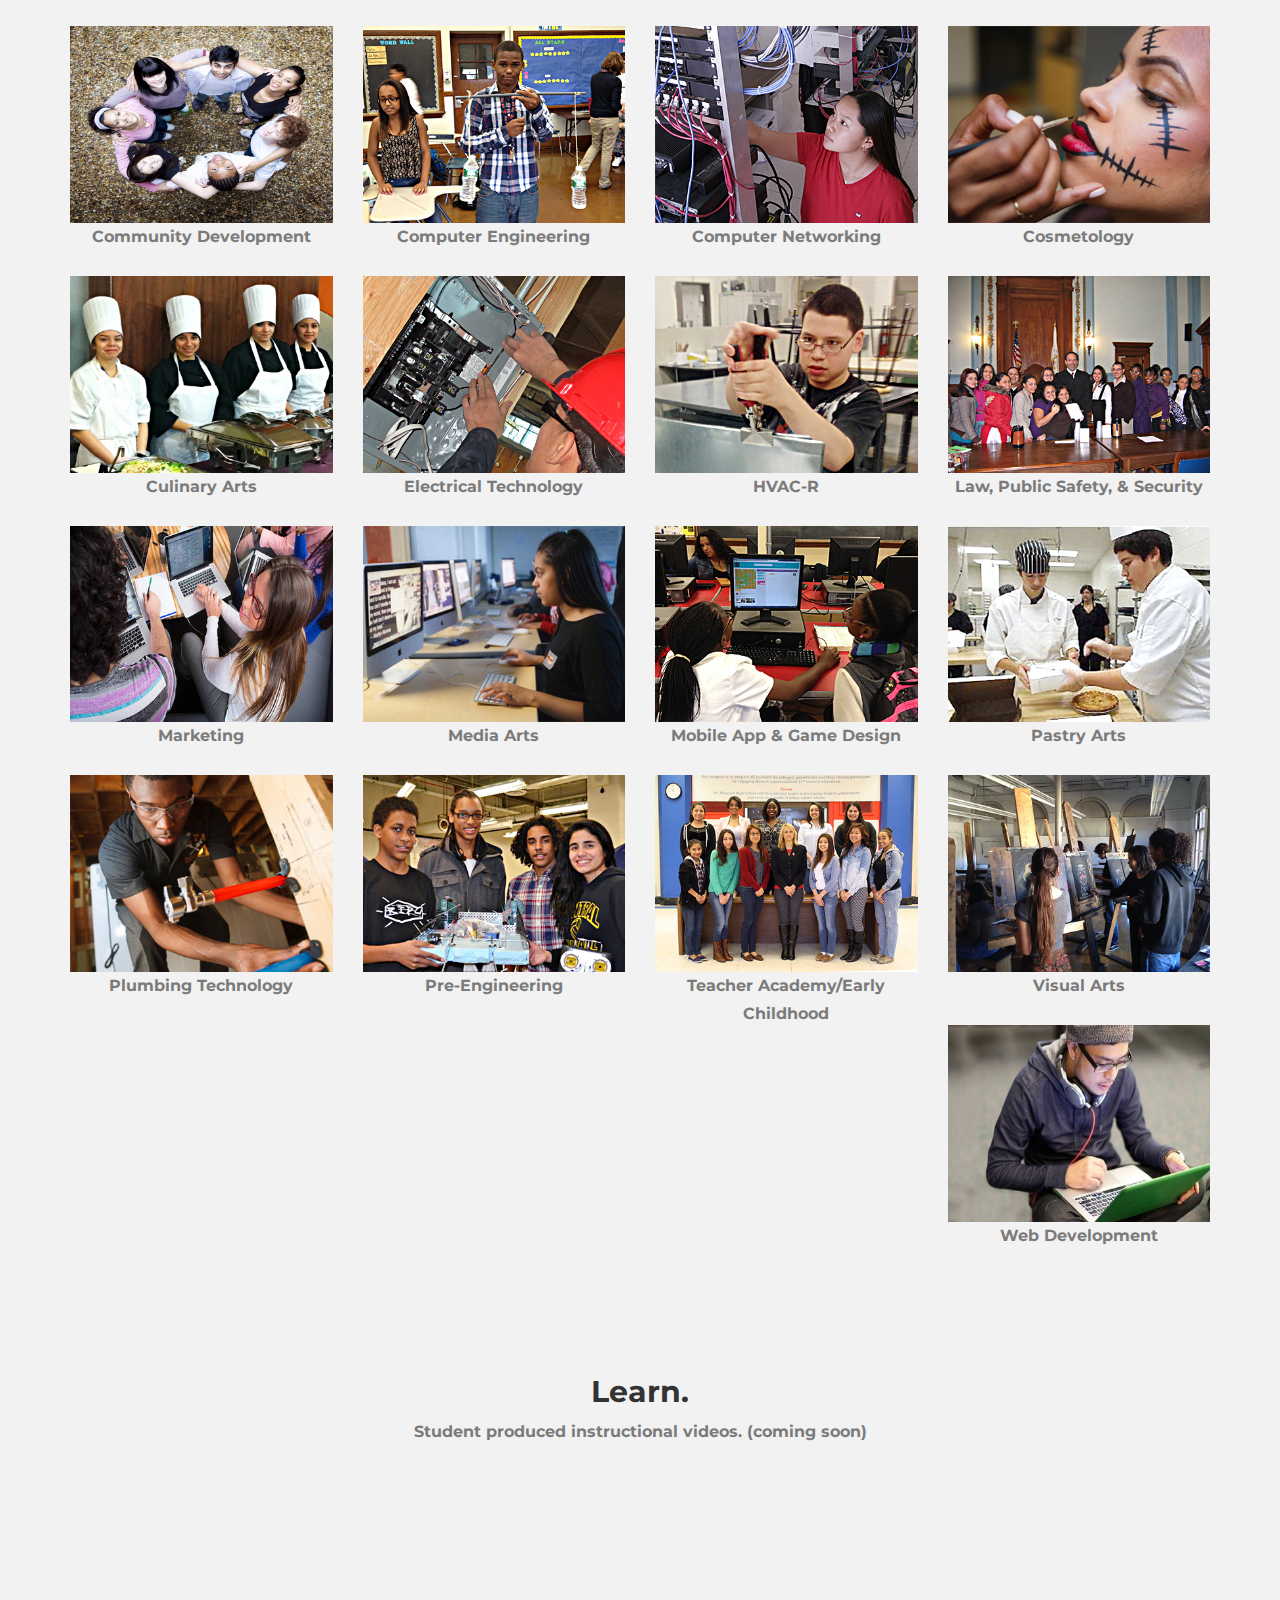
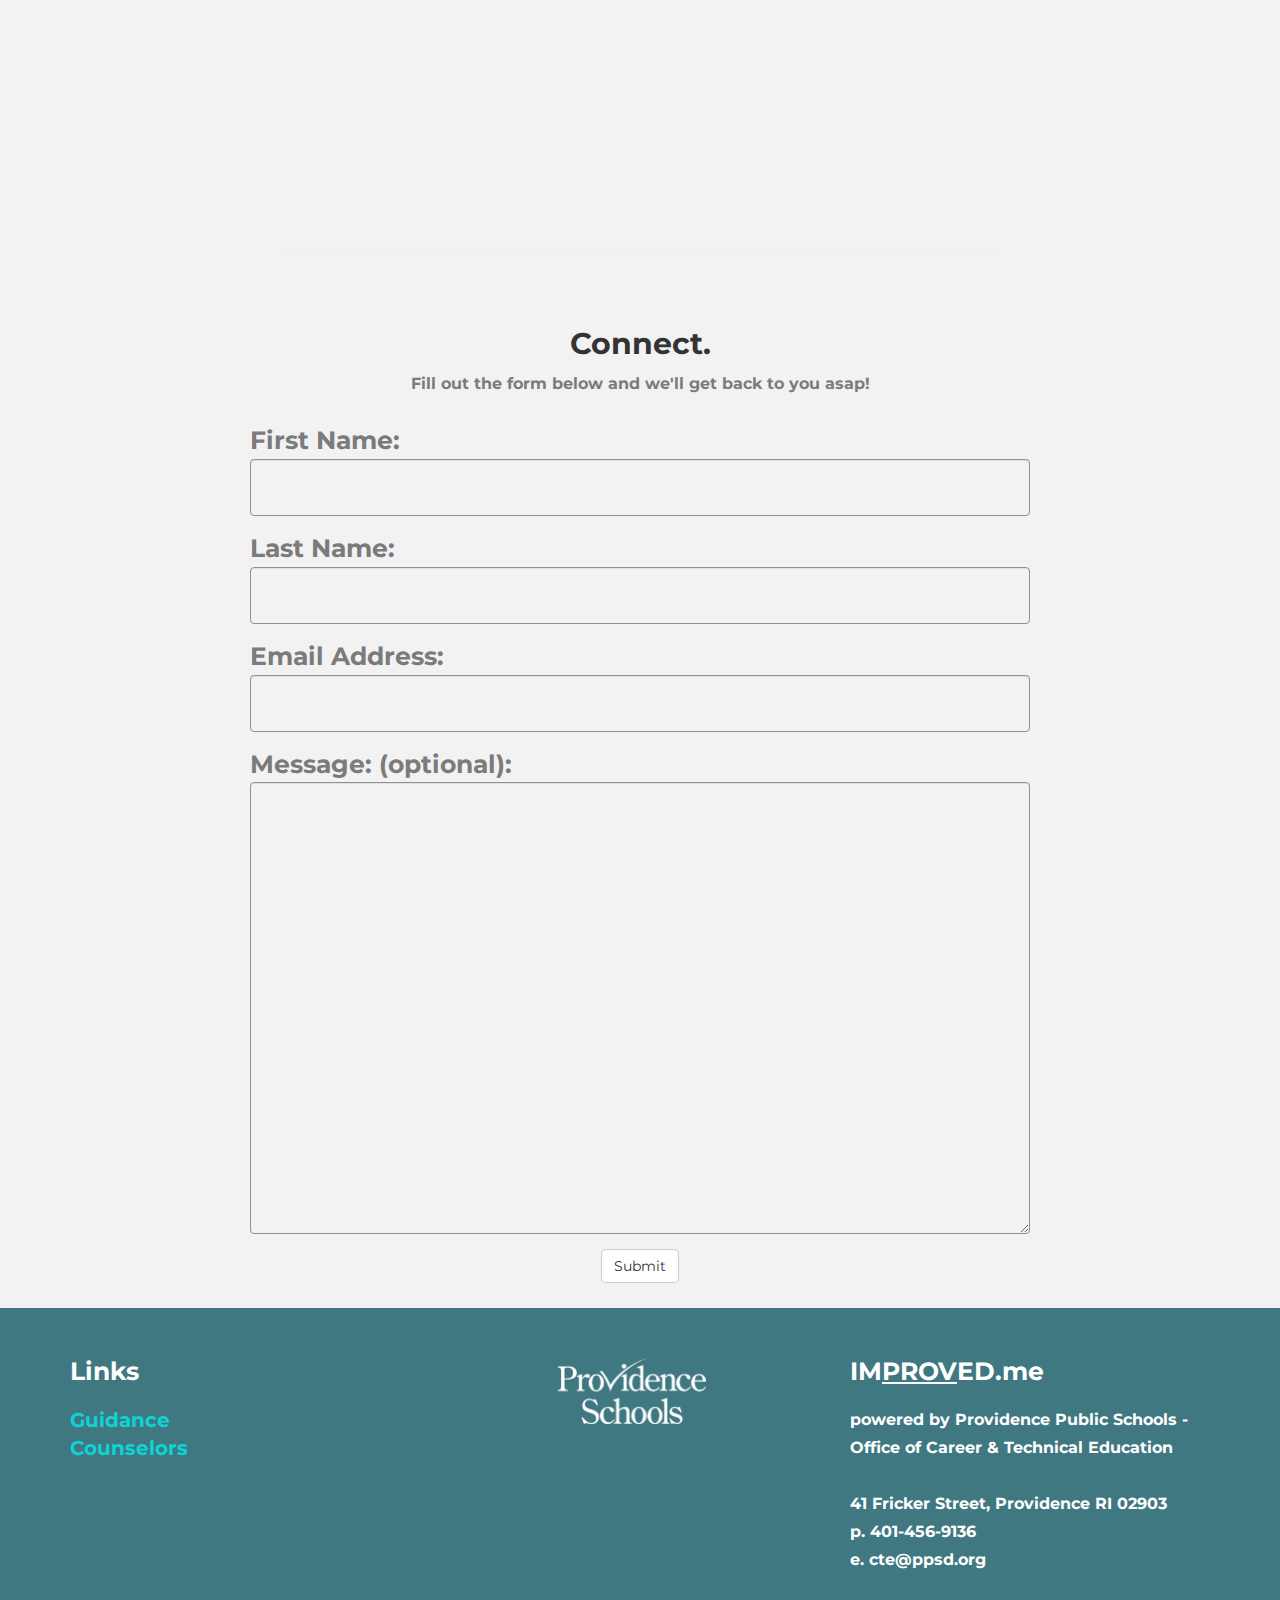
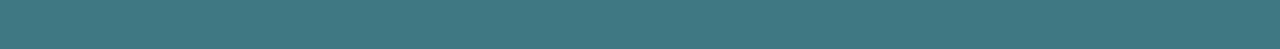
==== commit 5f6d5c2c: "Thank You Redirect JS" ====
--- a/index.html
+++ b/index.html
@@ -1496,7 +1496,7 @@
                         
                             <div class =form-group>
                                 <div class="col-lg-13">
-                            <button type="submit" class="btn btn-default" id="btnUpdateMessage" class="form-control" onclick="Redirect();">Submit</button> 
+                            <button type="submit" class="btn btn-default" id="btnUpdateMessage" class="form-control">Submit</button> 
                             </div>
                         </div>
                         
@@ -1630,15 +1630,12 @@
         new google.translate.TranslateElement({pageLanguage: 'en', layout: google.translate.TranslateElement.InlineLayout.SIMPLE,                                   autoDisplay: false}, 'google_translate_element');}
         </script><script type="text/javascript" src="//translate.google.com/translate_a/element.js?cb=googleTranslateElementInit"></script>
 
-<!-- Form Redirect -->
-<script type="text/javascript">
-         <!--
-            function Redirect() {
-               window.location="http://www.google.com";
-            }
-         //-->
-      </script>
-
+    <!-- Thank You Redirect -->
+        <script type="text/javascript">
+            document.getElementById("btnUpdateMessage").onclick = function () {
+            location.href = "www.providenceschools.org";
+            };
+        </script>
 
   </body>
 </html>
